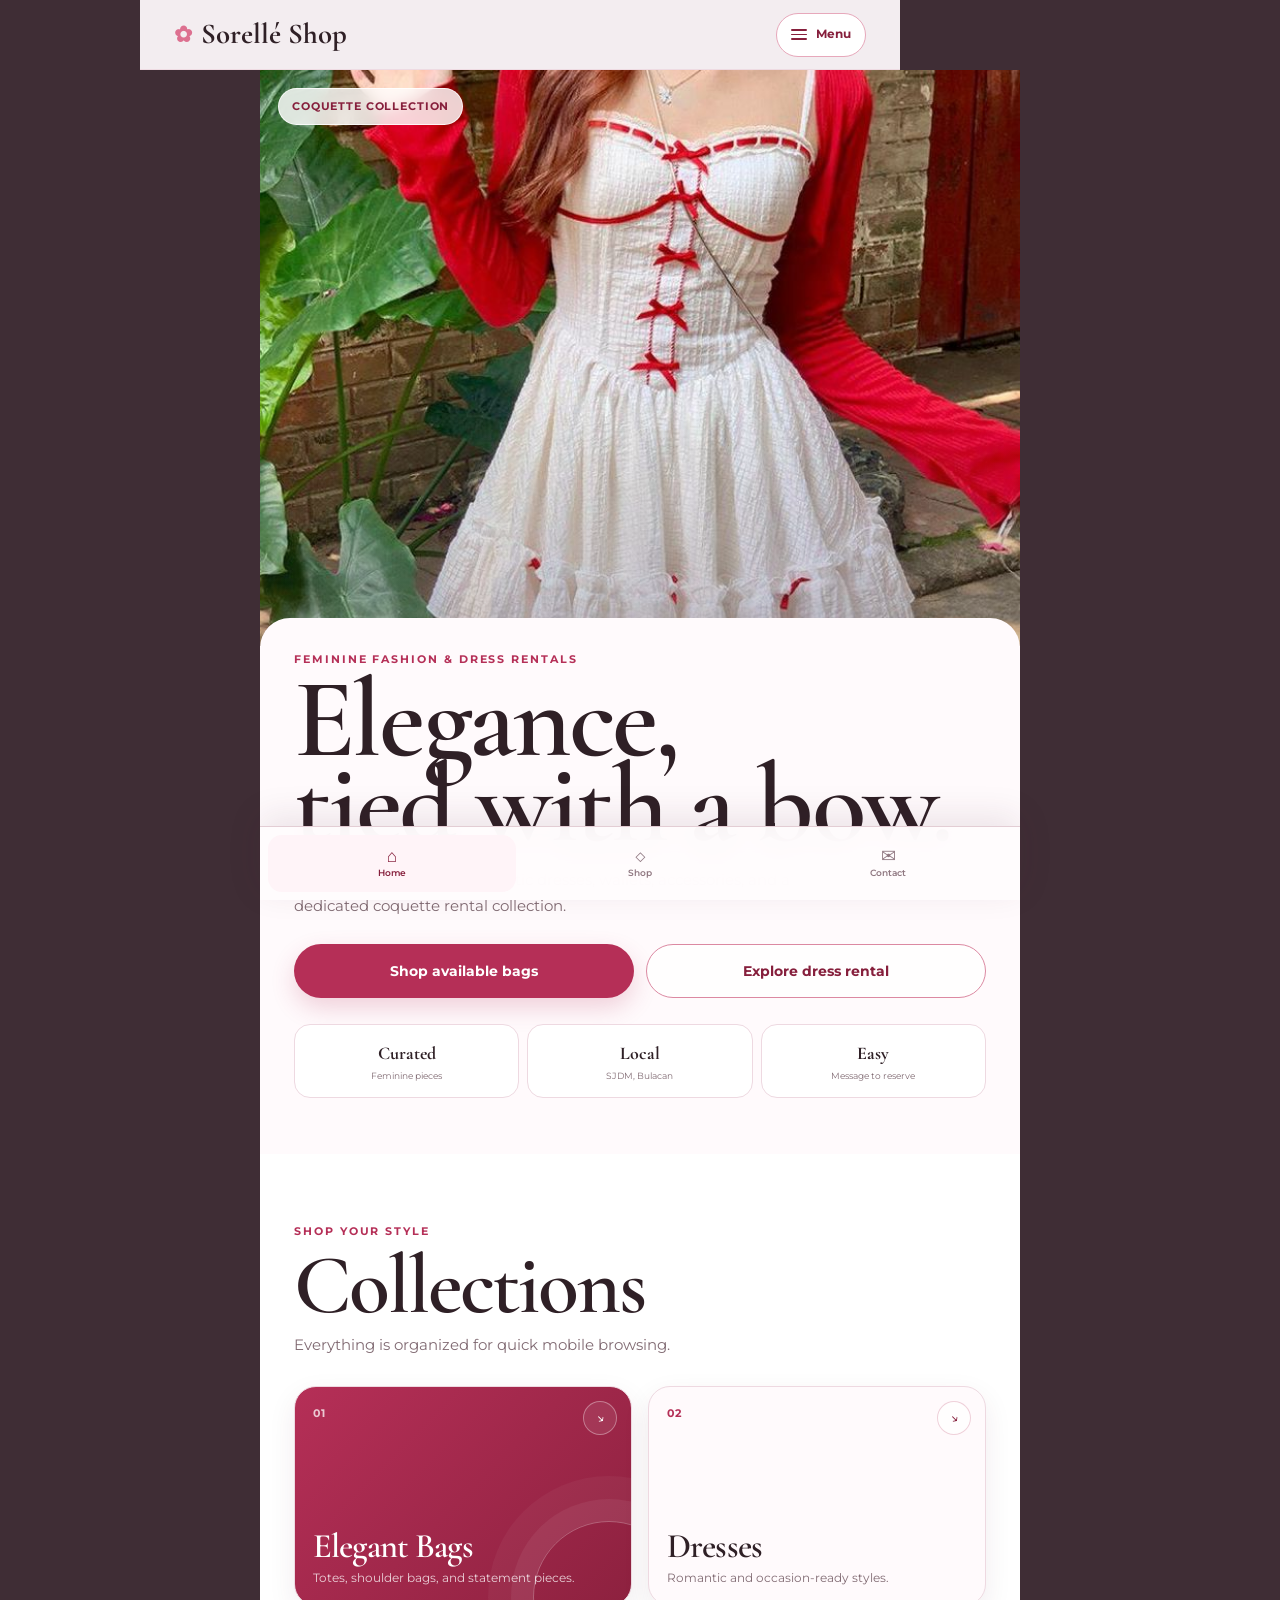
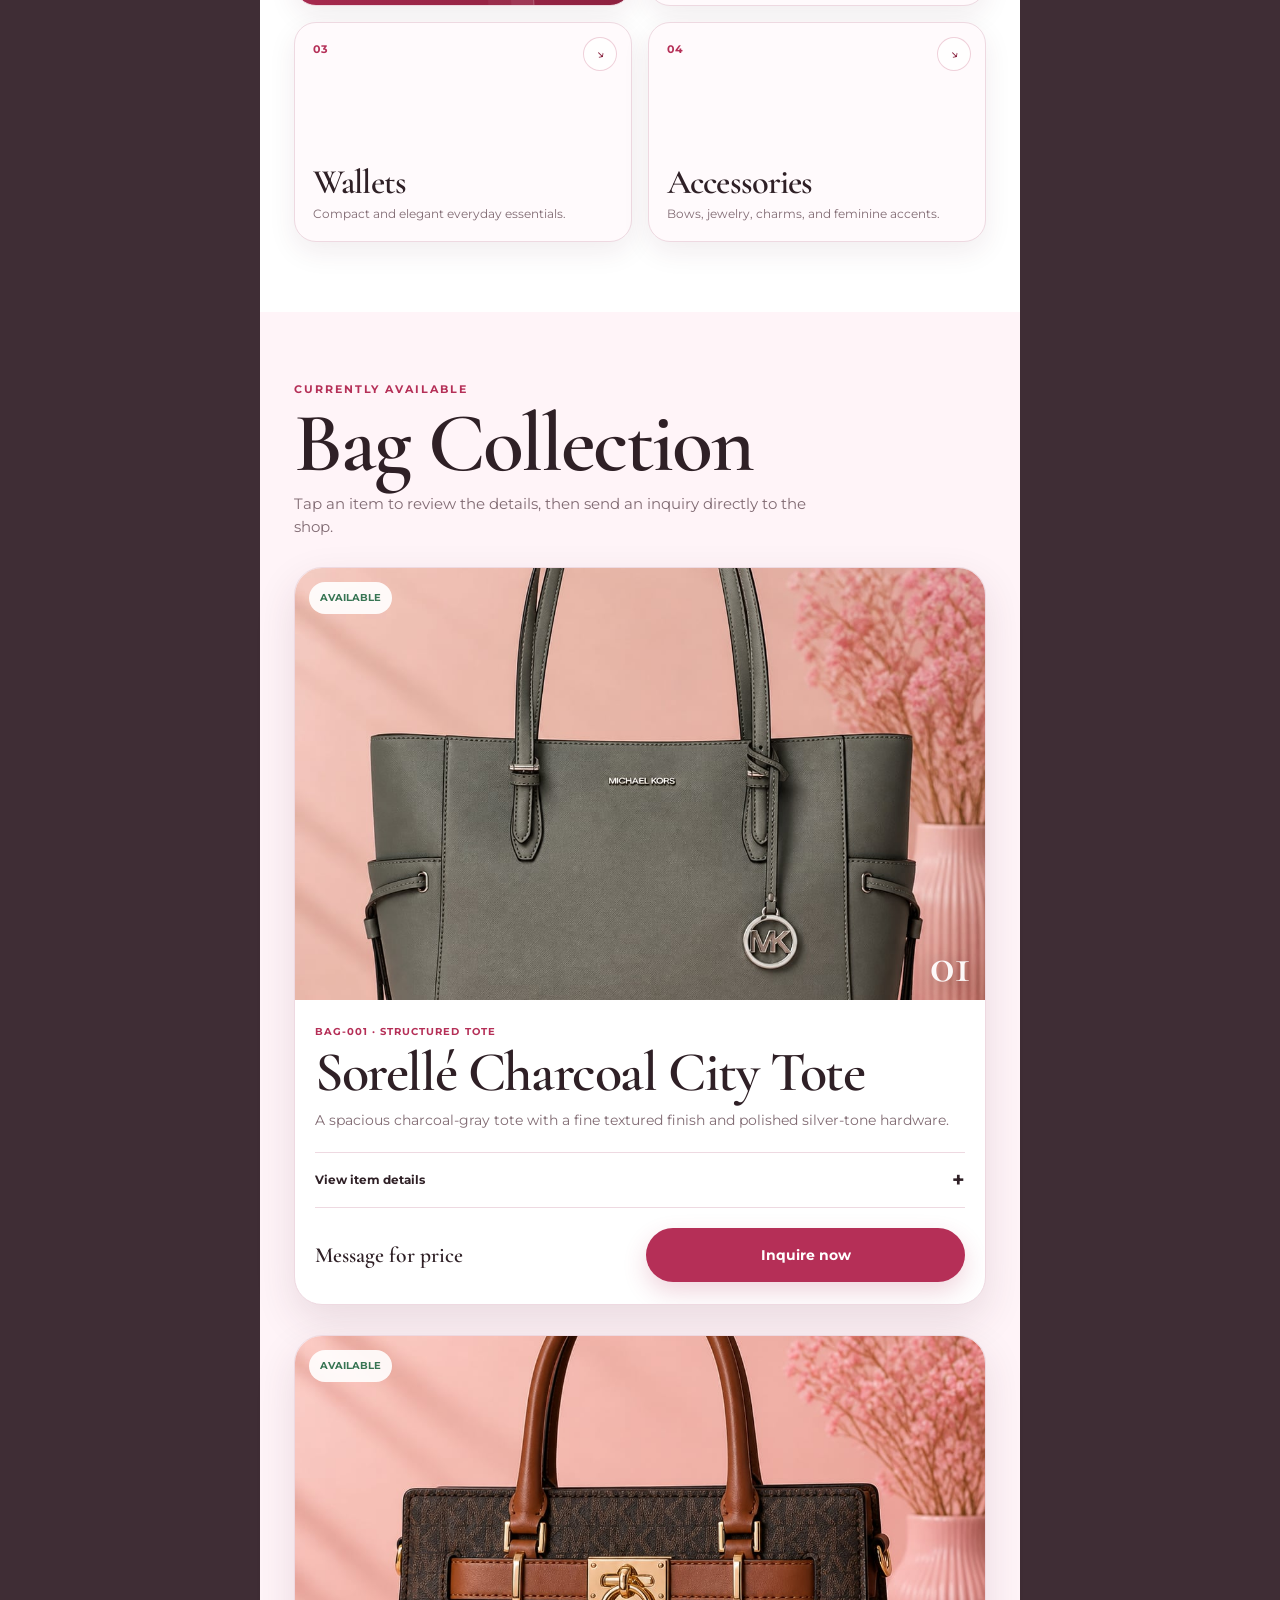
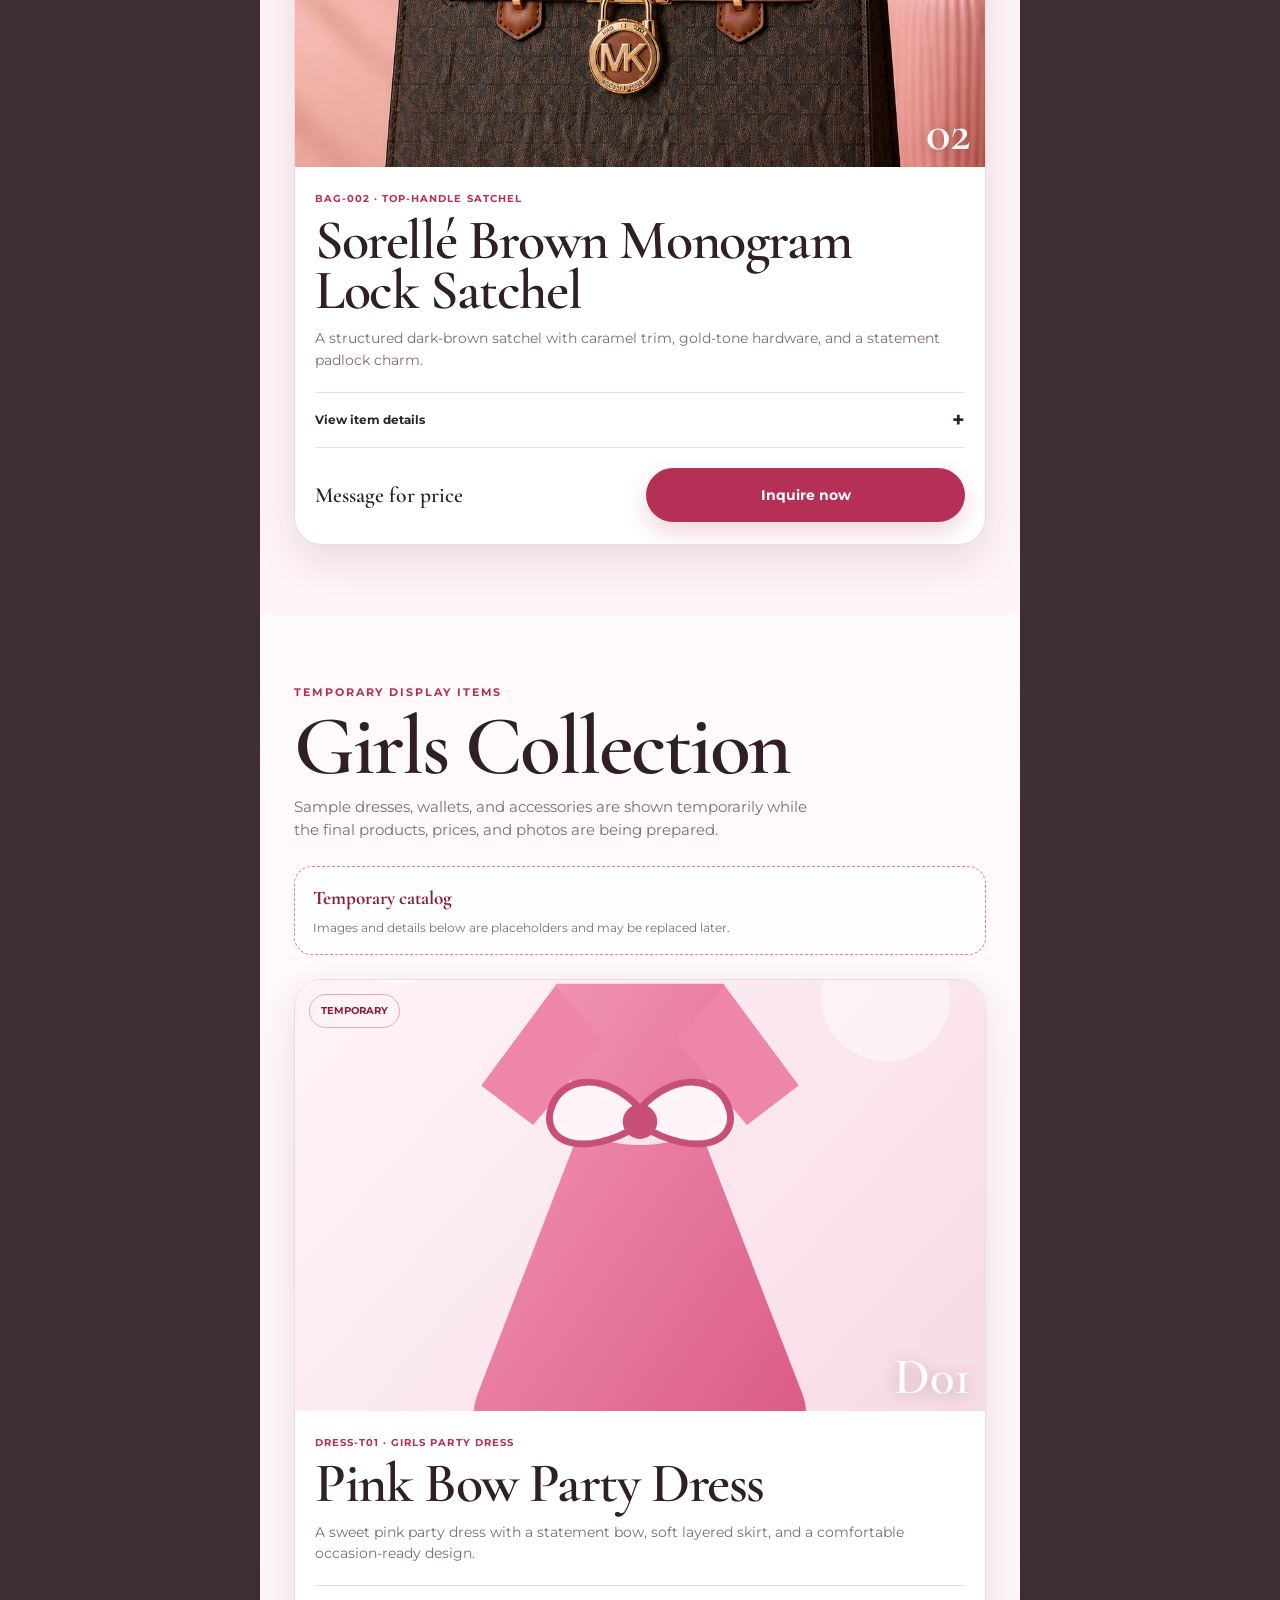
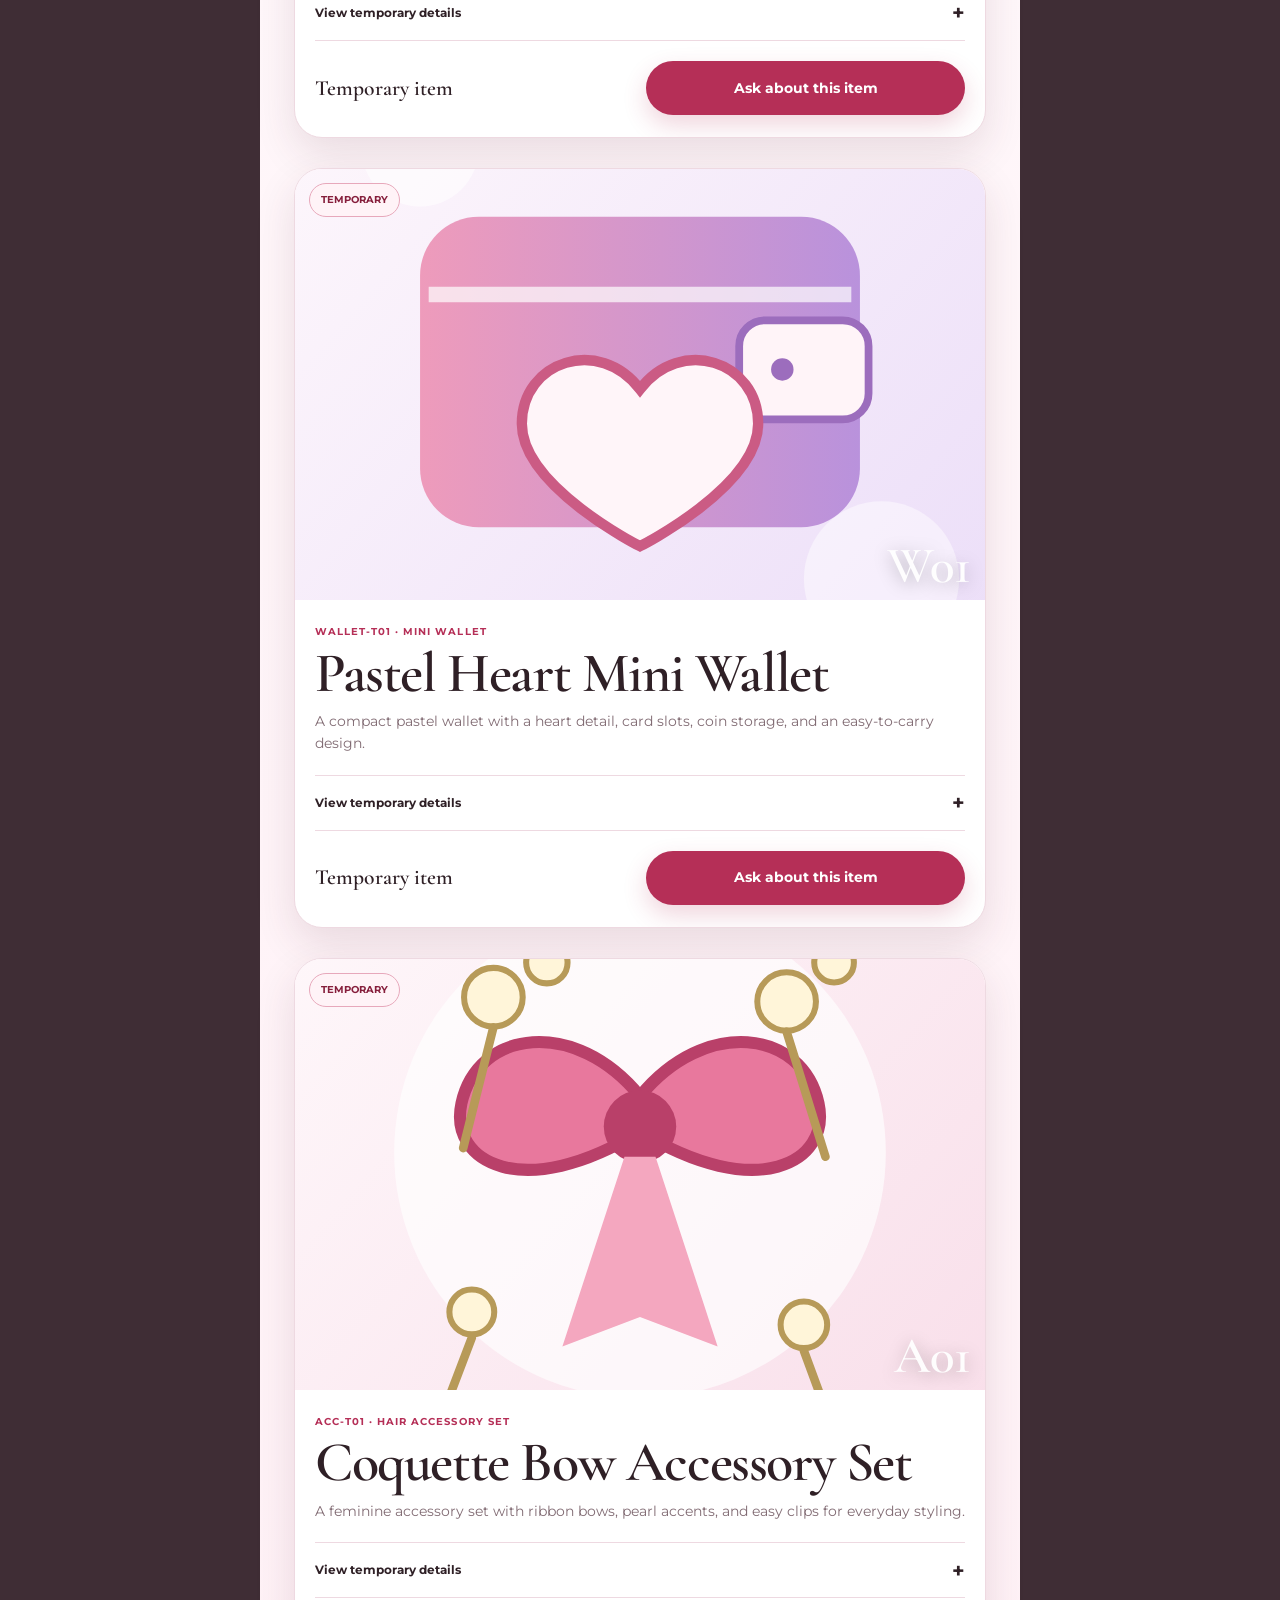
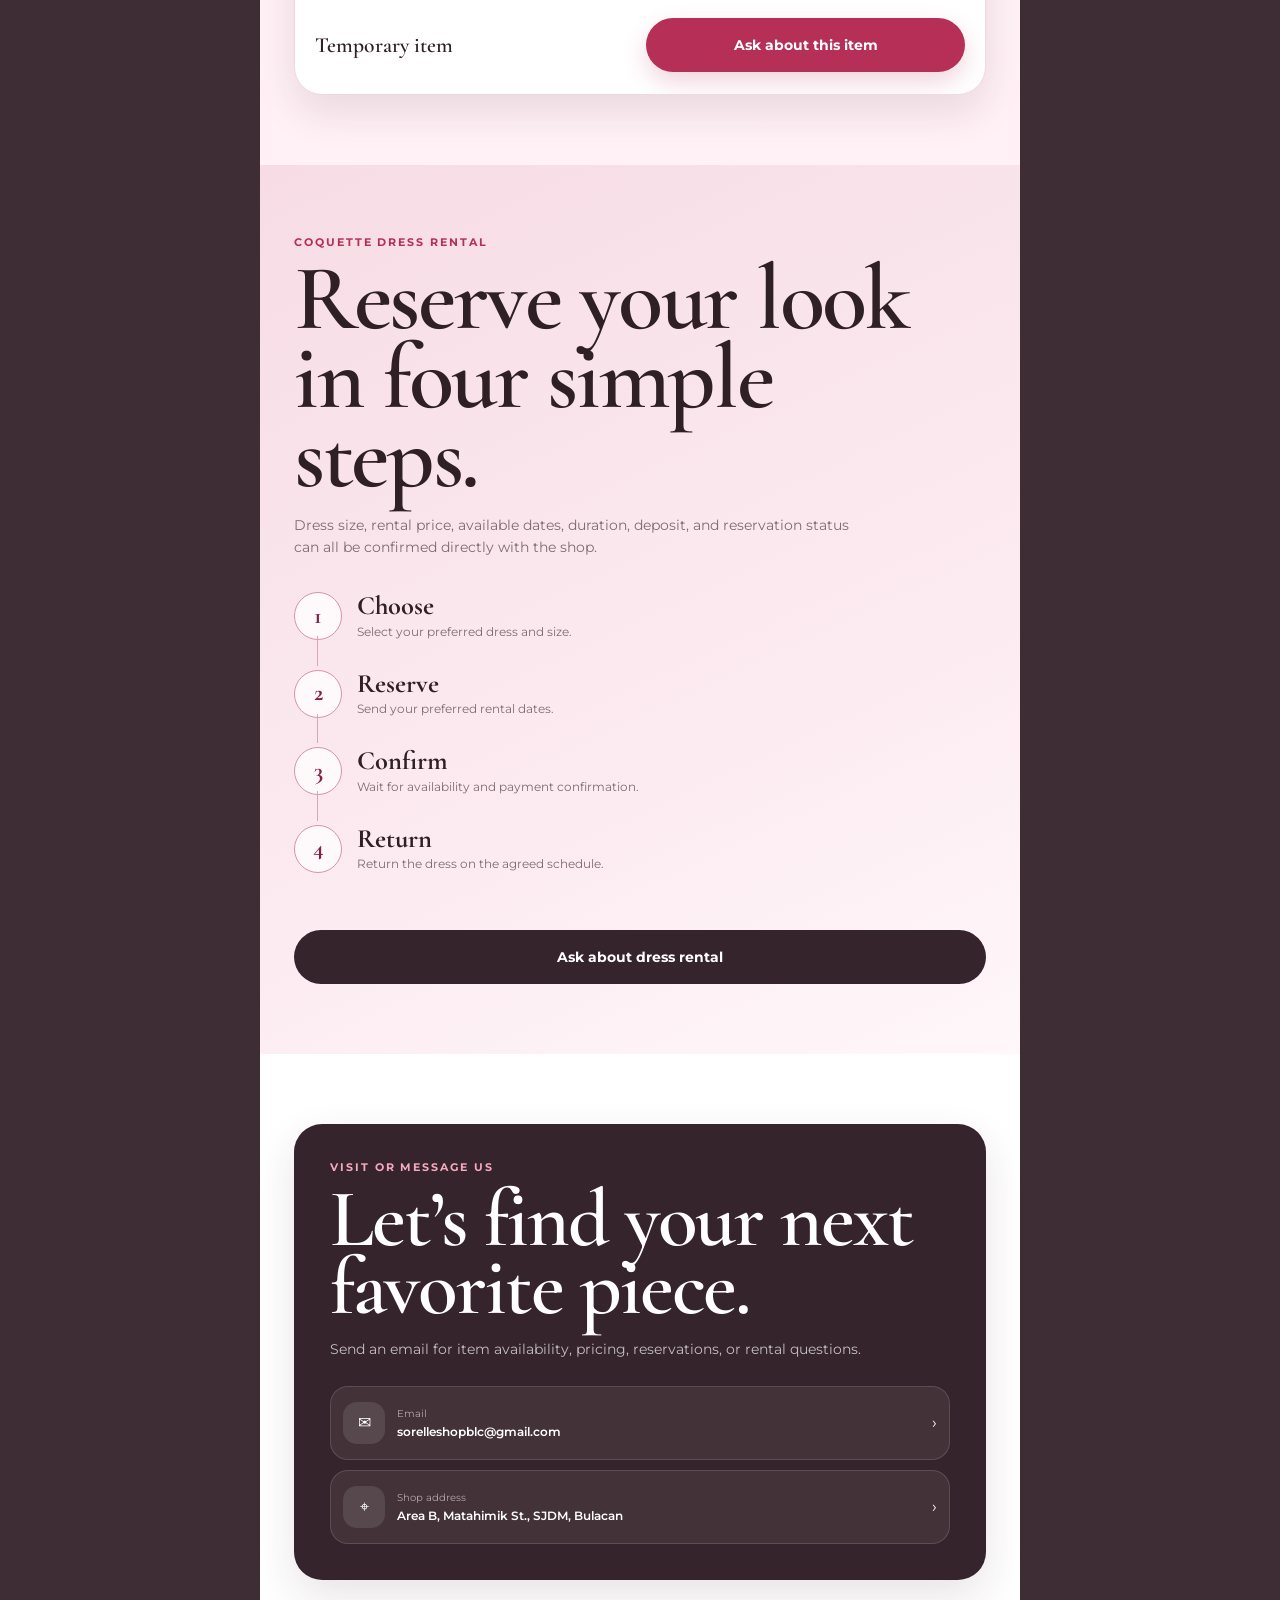
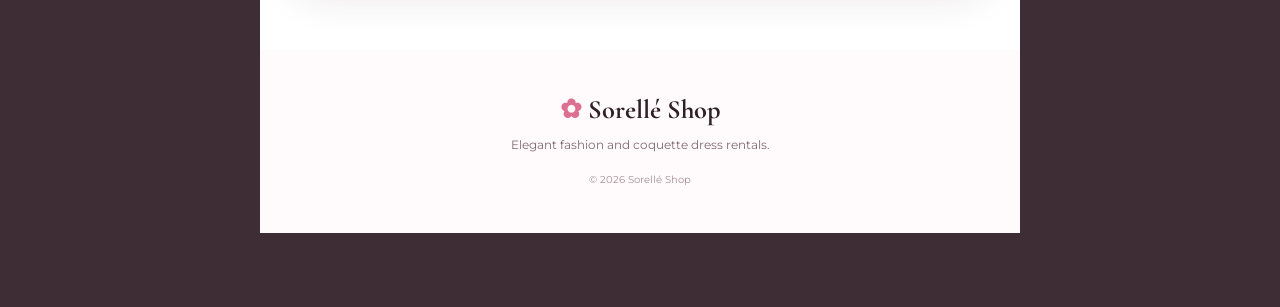
==== index.html @ 3f85d52e "Add files via upload" ====
<!doctype html>
<html lang="en">
<head>
  <meta charset="utf-8">
  <meta name="viewport" content="width=device-width, initial-scale=1, viewport-fit=cover">
  <meta name="theme-color" content="#fff8fb">
  <meta name="description" content="Sorellé Shop — elegant bags, dresses, wallets, accessories, and coquette dress rentals.">
  <title>Sorellé Shop</title>
  <link rel="preconnect" href="https://fonts.googleapis.com">
  <link rel="preconnect" href="https://fonts.gstatic.com" crossorigin>
  <link href="https://fonts.googleapis.com/css2?family=Cormorant+Garamond:wght@500;600;700&family=Montserrat:wght@400;500;600;700&display=swap" rel="stylesheet">
  <link rel="stylesheet" href="assets/css/styles.css">
</head>
<body>
  <a class="skip-link" href="#main-content">Skip to content</a>

  <header class="mobile-header">
    <a class="brand" href="#home" aria-label="Sorellé Shop home">
      <span class="brand-mark" aria-hidden="true">✿</span>
      <span>Sorellé Shop</span>
    </a>

    <button class="menu-toggle" type="button" aria-expanded="false" aria-controls="mobile-menu">
      <span class="menu-lines" aria-hidden="true"><i></i><i></i><i></i></span>
      <span class="menu-text">Menu</span>
    </button>
  </header>

  <div class="menu-backdrop" hidden></div>
  <nav id="mobile-menu" class="mobile-menu" aria-label="Primary navigation" aria-hidden="true">
    <div class="menu-panel-head">
      <span>Browse Sorellé</span>
      <button class="menu-close" type="button" aria-label="Close navigation">×</button>
    </div>
    <a href="#home"><span>01</span>Home</a>
    <a href="#collections"><span>02</span>Collections</a>
    <a href="#bags"><span>03</span>Bags</a>
    <a href="#girls-items"><span>04</span>Girls Items</a>
    <a href="#rental"><span>05</span>Dress Rental</a>
    <a href="#contact"><span>06</span>Contact</a>
    <div class="menu-contact">
      <small>Questions or reservations?</small>
      <a href="mailto:sorelleshopblc@gmail.com">sorelleshopblc@gmail.com</a>
    </div>
  </nav>

  <main id="main-content">
    <section id="home" class="hero-section">
      <div class="hero-photo-wrap">
        <img class="hero-photo" src="assets/images/coquette-dress-reference.png" alt="White coquette dress with red ribbon details">
        <div class="hero-photo-shade"></div>
        <div class="hero-badge">Coquette collection</div>
      </div>

      <div class="hero-content">
        <p class="eyebrow">Feminine fashion & dress rentals</p>
        <h1>Elegance,<br>tied with a bow.</h1>
        <p class="hero-description">Discover elegant bags, romantic dresses, wallets, accessories, and a dedicated coquette rental collection.</p>

        <div class="hero-actions">
          <a class="button button-primary" href="#bags">Shop available bags</a>
          <a class="button button-light" href="#rental">Explore dress rental</a>
        </div>

        <div class="hero-highlights" aria-label="Shop highlights">
          <div><strong>Curated</strong><span>Feminine pieces</span></div>
          <div><strong>Local</strong><span>SJDM, Bulacan</span></div>
          <div><strong>Easy</strong><span>Message to reserve</span></div>
        </div>
      </div>
    </section>

    <section id="collections" class="section collections-section">
      <div class="section-heading">
        <p class="eyebrow">Shop your style</p>
        <h2>Collections</h2>
        <p>Everything is organized for quick mobile browsing.</p>
      </div>

      <div class="collection-grid">
        <a class="collection-card collection-card-featured" href="#bags" aria-label="Go to Elegant Bags collection">
          <span class="collection-number">01</span>
          <div><h3>Elegant Bags</h3><p>Totes, shoulder bags, and statement pieces.</p></div>
          <span class="arrow" aria-hidden="true">↘</span>
        </a>
        <a class="collection-card" href="#dresses" aria-label="Go to Dresses collection">
          <span class="collection-number">02</span>
          <div><h3>Dresses</h3><p>Romantic and occasion-ready styles.</p></div>
          <span class="arrow" aria-hidden="true">↘</span>
        </a>
        <a class="collection-card" href="#wallets" aria-label="Go to Wallets collection">
          <span class="collection-number">03</span>
          <div><h3>Wallets</h3><p>Compact and elegant everyday essentials.</p></div>
          <span class="arrow" aria-hidden="true">↘</span>
        </a>
        <a class="collection-card" href="#accessories" aria-label="Go to Accessories collection">
          <span class="collection-number">04</span>
          <div><h3>Accessories</h3><p>Bows, jewelry, charms, and feminine accents.</p></div>
          <span class="arrow" aria-hidden="true">↘</span>
        </a>
      </div>
    </section>

    <section id="bags" class="section bags-section">
      <div class="section-heading">
        <p class="eyebrow">Currently available</p>
        <h2>Bag Collection</h2>
        <p>Tap an item to review the details, then send an inquiry directly to the shop.</p>
      </div>

      <div class="product-list">
        <article class="product-card">
          <div class="product-media">
            <img src="assets/images/bags/sorelle-charcoal-city-tote.jpg" alt="Charcoal gray structured city tote bag with silver-tone hardware" loading="lazy">
            <span class="status-pill">Available</span>
            <span class="product-index">01</span>
          </div>
          <div class="product-body">
            <p class="product-code">BAG-001 · Structured Tote</p>
            <h3>Sorellé Charcoal City Tote</h3>
            <p class="product-summary">A spacious charcoal-gray tote with a fine textured finish and polished silver-tone hardware.</p>

            <details class="product-details">
              <summary>View item details <span aria-hidden="true">+</span></summary>
              <dl>
                <div><dt>Color</dt><dd>Charcoal gray</dd></div>
                <div><dt>Style</dt><dd>Large tote / shoulder bag</dd></div>
                <div><dt>Finish</dt><dd>Textured leather-look exterior</dd></div>
                <div><dt>Best for</dt><dd>Work, travel, and everyday use</dd></div>
              </dl>
            </details>

            <div class="product-actions">
              <span class="price-label">Message for price</span>
              <a class="button button-primary" href="mailto:sorelleshopblc@gmail.com?subject=Inquiry%20-%20Sorelle%20Charcoal%20City%20Tote">Inquire now</a>
            </div>
          </div>
        </article>

        <article class="product-card">
          <div class="product-media">
            <img src="assets/images/bags/sorelle-brown-monogram-lock-satchel.jpg" alt="Brown monogram structured lock satchel with tan trim and gold-tone hardware" loading="lazy">
            <span class="status-pill">Available</span>
            <span class="product-index">02</span>
          </div>
          <div class="product-body">
            <p class="product-code">BAG-002 · Top-Handle Satchel</p>
            <h3>Sorellé Brown Monogram Lock Satchel</h3>
            <p class="product-summary">A structured dark-brown satchel with caramel trim, gold-tone hardware, and a statement padlock charm.</p>

            <details class="product-details">
              <summary>View item details <span aria-hidden="true">+</span></summary>
              <dl>
                <div><dt>Color</dt><dd>Dark brown and caramel</dd></div>
                <div><dt>Style</dt><dd>Structured top-handle satchel</dd></div>
                <div><dt>Pattern</dt><dd>Monogram-style exterior</dd></div>
                <div><dt>Best for</dt><dd>Office, events, and elevated daily wear</dd></div>
              </dl>
            </details>

            <div class="product-actions">
              <span class="price-label">Message for price</span>
              <a class="button button-primary" href="mailto:sorelleshopblc@gmail.com?subject=Inquiry%20-%20Sorelle%20Brown%20Monogram%20Lock%20Satchel">Inquire now</a>
            </div>
          </div>
        </article>
      </div>
    </section>

    <section id="girls-items" class="section girls-items-section">
      <div class="section-heading">
        <p class="eyebrow">Temporary display items</p>
        <h2>Girls Collection</h2>
        <p>Sample dresses, wallets, and accessories are shown temporarily while the final products, prices, and photos are being prepared.</p>
      </div>

      <div class="temporary-notice">
        <strong>Temporary catalog</strong>
        <span>Images and details below are placeholders and may be replaced later.</span>
      </div>

      <div class="product-list">
        <article id="dresses" class="product-card collection-target">
          <div class="product-media temporary-media">
            <img src="assets/images/temporary/girls-pink-bow-dress.svg" alt="Temporary pink bow party dress for girls" loading="lazy">
            <span class="status-pill status-temporary">Temporary</span>
            <span class="product-index">D01</span>
          </div>
          <div class="product-body">
            <p class="product-code">DRESS-T01 · Girls Party Dress</p>
            <h3>Pink Bow Party Dress</h3>
            <p class="product-summary">A sweet pink party dress with a statement bow, soft layered skirt, and a comfortable occasion-ready design.</p>
            <details class="product-details">
              <summary>View temporary details <span aria-hidden="true">+</span></summary>
              <dl>
                <div><dt>Color</dt><dd>Blush pink</dd></div>
                <div><dt>Style</dt><dd>Party / birthday dress</dd></div>
                <div><dt>Material</dt><dd>Soft layered fabric</dd></div>
                <div><dt>Best for</dt><dd>Birthdays, parties, and photos</dd></div>
              </dl>
            </details>
            <div class="product-actions">
              <span class="price-label">Temporary item</span>
              <a class="button button-primary" href="mailto:sorelleshopblc@gmail.com?subject=Inquiry%20-%20Temporary%20Pink%20Bow%20Party%20Dress">Ask about this item</a>
            </div>
          </div>
        </article>

        <article id="wallets" class="product-card collection-target">
          <div class="product-media temporary-media">
            <img src="assets/images/temporary/girls-heart-wallet.svg" alt="Temporary pastel heart wallet for girls" loading="lazy">
            <span class="status-pill status-temporary">Temporary</span>
            <span class="product-index">W01</span>
          </div>
          <div class="product-body">
            <p class="product-code">WALLET-T01 · Mini Wallet</p>
            <h3>Pastel Heart Mini Wallet</h3>
            <p class="product-summary">A compact pastel wallet with a heart detail, card slots, coin storage, and an easy-to-carry design.</p>
            <details class="product-details">
              <summary>View temporary details <span aria-hidden="true">+</span></summary>
              <dl>
                <div><dt>Color</dt><dd>Pink and lavender</dd></div>
                <div><dt>Style</dt><dd>Compact zip wallet</dd></div>
                <div><dt>Features</dt><dd>Card slots and coin pocket</dd></div>
                <div><dt>Best for</dt><dd>School, outings, and gifts</dd></div>
              </dl>
            </details>
            <div class="product-actions">
              <span class="price-label">Temporary item</span>
              <a class="button button-primary" href="mailto:sorelleshopblc@gmail.com?subject=Inquiry%20-%20Temporary%20Pastel%20Heart%20Mini%20Wallet">Ask about this item</a>
            </div>
          </div>
        </article>

        <article id="accessories" class="product-card collection-target">
          <div class="product-media temporary-media">
            <img src="assets/images/temporary/girls-bow-accessory-set.svg" alt="Temporary bow hair accessory set for girls" loading="lazy">
            <span class="status-pill status-temporary">Temporary</span>
            <span class="product-index">A01</span>
          </div>
          <div class="product-body">
            <p class="product-code">ACC-T01 · Hair Accessory Set</p>
            <h3>Coquette Bow Accessory Set</h3>
            <p class="product-summary">A feminine accessory set with ribbon bows, pearl accents, and easy clips for everyday styling.</p>
            <details class="product-details">
              <summary>View temporary details <span aria-hidden="true">+</span></summary>
              <dl>
                <div><dt>Color</dt><dd>Pink, cream, and pearl</dd></div>
                <div><dt>Includes</dt><dd>Bow clips and pearl hair pins</dd></div>
                <div><dt>Style</dt><dd>Coquette / feminine</dd></div>
                <div><dt>Best for</dt><dd>Parties, school, and photos</dd></div>
              </dl>
            </details>
            <div class="product-actions">
              <span class="price-label">Temporary item</span>
              <a class="button button-primary" href="mailto:sorelleshopblc@gmail.com?subject=Inquiry%20-%20Temporary%20Coquette%20Bow%20Accessory%20Set">Ask about this item</a>
            </div>
          </div>
        </article>
      </div>
    </section>

    <section id="rental" class="section rental-section">
      <div class="rental-hero">
        <p class="eyebrow">Coquette dress rental</p>
        <h2>Reserve your look in four simple steps.</h2>
        <p>Dress size, rental price, available dates, duration, deposit, and reservation status can all be confirmed directly with the shop.</p>
      </div>

      <ol class="rental-timeline">
        <li><span>1</span><div><strong>Choose</strong><p>Select your preferred dress and size.</p></div></li>
        <li><span>2</span><div><strong>Reserve</strong><p>Send your preferred rental dates.</p></div></li>
        <li><span>3</span><div><strong>Confirm</strong><p>Wait for availability and payment confirmation.</p></div></li>
        <li><span>4</span><div><strong>Return</strong><p>Return the dress on the agreed schedule.</p></div></li>
      </ol>

      <a class="button button-dark" href="mailto:sorelleshopblc@gmail.com?subject=Coquette%20Dress%20Rental%20Inquiry">Ask about dress rental</a>
    </section>

    <section id="contact" class="section contact-section">
      <div class="contact-card">
        <p class="eyebrow">Visit or message us</p>
        <h2>Let’s find your next favorite piece.</h2>
        <p>Send an email for item availability, pricing, reservations, or rental questions.</p>

        <div class="contact-actions">
          <a class="contact-row" href="mailto:sorelleshopblc@gmail.com">
            <span class="contact-icon" aria-hidden="true">✉</span>
            <span><small>Email</small><strong>sorelleshopblc@gmail.com</strong></span>
            <span aria-hidden="true">›</span>
          </a>

          <a class="contact-row" href="https://www.google.com/maps/search/?api=1&amp;query=V345%2B2PP%2C%20Matahimik%20St%2C%20SJDM%2C%20Bulacan" target="_blank" rel="noopener noreferrer">
            <span class="contact-icon" aria-hidden="true">⌖</span>
            <span><small>Shop address</small><strong>Area B, Matahimik St., SJDM, Bulacan</strong></span>
            <span aria-hidden="true">›</span>
          </a>
        </div>
      </div>
    </section>
  </main>

  <footer class="site-footer">
    <div class="footer-brand"><span aria-hidden="true">✿</span> Sorellé Shop</div>
    <p>Elegant fashion and coquette dress rentals.</p>
    <small>© <span id="current-year"></span> Sorellé Shop</small>
  </footer>

  <nav class="bottom-nav" aria-label="Quick navigation">
    <a class="active" href="#home" data-section="home"><span aria-hidden="true">⌂</span><small>Home</small></a>
    <a href="#collections" data-section="shop"><span aria-hidden="true">◇</span><small>Shop</small></a>
    <a href="#contact" data-section="contact"><span aria-hidden="true">✉</span><small>Contact</small></a>
  </nav>

  <script src="assets/js/main.js"></script>
</body>
</html>
---- assets/css/styles.css ----
:root {
  --ink: #2f2026;
  --muted: #816b73;
  --rose: #b52f57;
  --rose-dark: #861f3c;
  --rose-soft: #f9dce6;
  --pink: #fff4f8;
  --cream: #fffafc;
  --white: #ffffff;
  --line: #eed9e1;
  --dark: #35242b;
  --shadow: 0 16px 42px rgba(75, 31, 47, 0.12);
  --shadow-soft: 0 10px 28px rgba(75, 31, 47, 0.08);
  --serif: "Cormorant Garamond", Georgia, serif;
  --sans: "Montserrat", Arial, sans-serif;
  --header-height: 70px;
  --bottom-nav-height: 74px;
}

* {
  box-sizing: border-box;
}

html {
  scroll-behavior: smooth;
  scroll-padding-top: calc(var(--header-height) + 14px);
}

body {
  width: 100%;
  min-width: 0;
  margin: 0;
  padding-bottom: calc(var(--bottom-nav-height) + env(safe-area-inset-bottom));
  overflow-x: hidden;
  background: var(--cream);
  color: var(--ink);
  font-family: var(--sans);
  line-height: 1.6;
  -webkit-font-smoothing: antialiased;
}

body.menu-open {
  overflow: hidden;
}

img {
  display: block;
  width: 100%;
  max-width: 100%;
}

a {
  color: inherit;
}

button,
a,
summary {
  -webkit-tap-highlight-color: transparent;
}

button {
  font: inherit;
}

h1,
h2,
h3,
p {
  margin-top: 0;
}

h1,
h2,
h3 {
  font-family: var(--serif);
  font-weight: 600;
  letter-spacing: -0.025em;
}

.skip-link {
  position: fixed;
  top: 8px;
  left: 8px;
  z-index: 9999;
  padding: 10px 14px;
  border-radius: 10px;
  background: var(--dark);
  color: var(--white);
  text-decoration: none;
  transform: translateY(-150%);
}

.skip-link:focus {
  transform: translateY(0);
}

/* Mobile header */
.mobile-header {
  position: sticky;
  top: 0;
  z-index: 1000;
  width: 100%;
  min-height: var(--header-height);
  display: flex;
  align-items: center;
  justify-content: space-between;
  gap: 16px;
  padding: 12px max(18px, env(safe-area-inset-left));
  background: rgba(255, 250, 252, 0.94);
  border-bottom: 1px solid rgba(238, 217, 225, 0.85);
  backdrop-filter: blur(18px);
}

.brand {
  min-width: 0;
  display: inline-flex;
  align-items: center;
  gap: 9px;
  color: var(--ink);
  font-family: var(--serif);
  font-size: clamp(1.42rem, 6vw, 1.8rem);
  font-weight: 700;
  line-height: 1;
  text-decoration: none;
  white-space: nowrap;
}

.brand-mark {
  color: #dd7090;
  font-family: var(--sans);
  font-size: 1.35rem;
}

.menu-toggle {
  min-width: 86px;
  min-height: 44px;
  display: inline-flex;
  align-items: center;
  justify-content: center;
  gap: 9px;
  padding: 0 14px;
  border: 1px solid #e7a8bb;
  border-radius: 999px;
  background: var(--white);
  color: var(--rose-dark);
  font-size: 0.74rem;
  font-weight: 700;
  cursor: pointer;
}

.menu-lines {
  width: 16px;
  display: grid;
  gap: 3px;
}

.menu-lines i {
  display: block;
  width: 100%;
  height: 1.5px;
  border-radius: 999px;
  background: currentColor;
}

/* Full-screen mobile menu */
.menu-backdrop {
  position: fixed;
  inset: 0;
  z-index: 1090;
  background: rgba(38, 19, 27, 0.48);
  backdrop-filter: blur(4px);
}

.mobile-menu {
  position: fixed;
  top: 0;
  right: 0;
  bottom: 0;
  z-index: 1100;
  width: min(88vw, 390px);
  display: flex;
  flex-direction: column;
  padding: max(22px, env(safe-area-inset-top)) 22px calc(24px + env(safe-area-inset-bottom));
  background: var(--cream);
  box-shadow: -22px 0 60px rgba(40, 17, 26, 0.22);
  transform: translateX(105%);
  visibility: hidden;
  transition: transform 0.28s ease, visibility 0.28s ease;
}

.mobile-menu.is-open {
  transform: translateX(0);
  visibility: visible;
}

.menu-panel-head {
  display: flex;
  align-items: center;
  justify-content: space-between;
  margin-bottom: 28px;
  font-family: var(--serif);
  font-size: 1.45rem;
  font-weight: 700;
}

.menu-close {
  width: 44px;
  height: 44px;
  border: 1px solid var(--line);
  border-radius: 50%;
  background: var(--white);
  color: var(--ink);
  font-size: 1.8rem;
  line-height: 1;
  cursor: pointer;
}

.mobile-menu > a {
  min-height: 60px;
  display: flex;
  align-items: center;
  gap: 16px;
  border-bottom: 1px solid var(--line);
  color: var(--ink);
  font-family: var(--serif);
  font-size: 1.55rem;
  font-weight: 600;
  text-decoration: none;
}

.mobile-menu > a span {
  width: 28px;
  color: var(--rose);
  font-family: var(--sans);
  font-size: 0.67rem;
  font-weight: 700;
  letter-spacing: 0.08em;
}

.menu-contact {
  margin-top: auto;
  padding: 18px;
  border-radius: 18px;
  background: var(--pink);
}

.menu-contact small {
  display: block;
  margin-bottom: 4px;
  color: var(--muted);
  font-size: 0.7rem;
}

.menu-contact a {
  color: var(--rose-dark);
  font-size: 0.76rem;
  font-weight: 700;
  text-decoration: none;
  overflow-wrap: anywhere;
}

/* Shared */
.section {
  width: 100%;
  padding: 70px 20px;
}

.eyebrow {
  margin-bottom: 10px;
  color: var(--rose);
  font-size: 0.67rem;
  font-weight: 700;
  letter-spacing: 0.18em;
  line-height: 1.4;
  text-transform: uppercase;
}

.section-heading {
  margin-bottom: 28px;
}

.section-heading h2 {
  margin-bottom: 12px;
  font-size: clamp(3rem, 14vw, 5.25rem);
  line-height: 0.88;
}

.section-heading > p:last-child {
  max-width: 540px;
  margin-bottom: 0;
  color: var(--muted);
  font-size: 0.91rem;
}

.button {
  width: 100%;
  min-height: 54px;
  display: inline-flex;
  align-items: center;
  justify-content: center;
  padding: 14px 18px;
  border: 1px solid transparent;
  border-radius: 999px;
  font-size: 0.88rem;
  font-weight: 700;
  line-height: 1.15;
  text-align: center;
  text-decoration: none;
}

.button:active {
  transform: scale(0.985);
}

.button-primary {
  background: var(--rose);
  color: var(--white);
  box-shadow: 0 10px 24px rgba(181, 47, 87, 0.2);
}

.button-light {
  border-color: #dc89a2;
  background: rgba(255, 255, 255, 0.85);
  color: var(--rose-dark);
}

.button-dark {
  background: var(--dark);
  color: var(--white);
}

/* Hero */
.hero-section {
  width: 100%;
  background:
    radial-gradient(circle at 14% 28%, rgba(247, 205, 219, 0.62), transparent 28%),
    linear-gradient(180deg, #fff8fb 0%, #fff 100%);
}

.hero-photo-wrap {
  position: relative;
  width: 100%;
  min-height: 54svh;
  max-height: 680px;
  overflow: hidden;
  background: #ead6dd;
}

.hero-photo {
  width: 100%;
  height: 54svh;
  min-height: 440px;
  max-height: 680px;
  object-fit: cover;
  object-position: center 16%;
}

.hero-photo-shade {
  position: absolute;
  inset: auto 0 0;
  height: 44%;
  background: linear-gradient(180deg, transparent, rgba(48, 27, 35, 0.24));
  pointer-events: none;
}

.hero-badge {
  position: absolute;
  top: 18px;
  left: 18px;
  padding: 9px 13px;
  border: 1px solid rgba(255, 255, 255, 0.78);
  border-radius: 999px;
  background: rgba(255, 255, 255, 0.82);
  color: var(--rose-dark);
  font-size: 0.67rem;
  font-weight: 700;
  letter-spacing: 0.08em;
  text-transform: uppercase;
  backdrop-filter: blur(8px);
}

.hero-content {
  position: relative;
  z-index: 2;
  margin-top: -28px;
  padding: 34px 20px 56px;
  border-radius: 30px 30px 0 0;
  background: var(--cream);
}

.hero-content h1 {
  margin-bottom: 20px;
  font-size: clamp(4.25rem, 20vw, 7rem);
  line-height: 0.76;
}

.hero-description {
  max-width: 560px;
  margin-bottom: 0;
  color: var(--muted);
  font-size: 0.94rem;
  line-height: 1.7;
}

.hero-actions {
  display: grid;
  gap: 12px;
  margin-top: 26px;
}

.hero-highlights {
  display: grid;
  grid-template-columns: repeat(3, minmax(0, 1fr));
  gap: 8px;
  margin-top: 26px;
}

.hero-highlights div {
  min-width: 0;
  padding: 14px 10px;
  border: 1px solid var(--line);
  border-radius: 16px;
  background: var(--white);
  text-align: center;
}

.hero-highlights strong,
.hero-highlights span {
  display: block;
}

.hero-highlights strong {
  margin-bottom: 2px;
  color: var(--ink);
  font-family: var(--serif);
  font-size: 1.12rem;
}

.hero-highlights span {
  color: var(--muted);
  font-size: 0.58rem;
  line-height: 1.35;
}

/* Collections */
.collections-section {
  background: var(--white);
}

.collection-grid {
  width: 100%;
  display: grid;
  grid-template-columns: repeat(2, minmax(0, 1fr));
  grid-auto-rows: 1fr;
  gap: 14px;
}

.collection-card {
  position: relative;
  width: 100%;
  min-width: 0;
  min-height: clamp(174px, 42vw, 220px);
  height: 100%;
  display: flex;
  flex-direction: column;
  justify-content: space-between;
  padding: 18px;
  overflow: hidden;
  border: 1px solid var(--line);
  border-radius: 22px;
  background: var(--cream);
  color: var(--ink);
  text-decoration: none;
  box-shadow: var(--shadow-soft);
  transition: transform 0.2s ease, box-shadow 0.2s ease, border-color 0.2s ease;
}

.collection-card:active {
  transform: scale(0.985);
}

.collection-card:focus-visible {
  outline: 3px solid rgba(181, 47, 87, 0.24);
  outline-offset: 3px;
}

.collection-card-featured {
  background: linear-gradient(135deg, #b52f57 0%, #8d213f 100%);
  color: var(--white);
}

.collection-card-featured::after {
  content: "";
  position: absolute;
  right: -54px;
  bottom: -68px;
  width: 150px;
  height: 150px;
  border: 1px solid rgba(255,255,255,.28);
  border-radius: 50%;
  box-shadow: 0 0 0 22px rgba(255,255,255,.06), 0 0 0 45px rgba(255,255,255,.04);
}

.collection-number {
  color: var(--rose);
  font-size: 0.69rem;
  font-weight: 700;
  letter-spacing: 0.12em;
}

.collection-card-featured .collection-number {
  color: rgba(255, 255, 255, 0.74);
}

.collection-card h3 {
  max-width: calc(100% - 30px);
  margin-bottom: 6px;
  font-size: clamp(1.45rem, 6.3vw, 2.15rem);
  line-height: 0.96;
}

.collection-card p {
  margin-bottom: 0;
  color: var(--muted);
  font-size: clamp(0.64rem, 2.6vw, 0.75rem);
  line-height: 1.45;
}

.collection-card-featured p {
  color: rgba(255, 255, 255, 0.78);
}

.arrow {
  position: absolute;
  right: 14px;
  top: 14px;
  z-index: 2;
  width: 34px;
  height: 34px;
  display: grid;
  place-items: center;
  border: 1px solid rgba(181, 47, 87, 0.22);
  border-radius: 50%;
  background: rgba(255, 255, 255, 0.7);
  color: var(--rose-dark);
  font-size: 0.95rem;
}

.collection-card-featured .arrow {
  border-color: rgba(255,255,255,.35);
  background: rgba(255,255,255,.08);
  color: var(--white);
}

.collection-target {
  scroll-margin-top: calc(var(--header-height) + 18px);
}

/* Products */
.bags-section {
  background: var(--pink);
}

.product-list {
  display: grid;
  gap: 30px;
}

.product-card {
  overflow: hidden;
  border: 1px solid var(--line);
  border-radius: 28px;
  background: var(--white);
  box-shadow: var(--shadow);
}

.product-media {
  position: relative;
  width: 100%;
  overflow: hidden;
  background: #eee1e6;
}

.product-media img {
  width: 100%;
  aspect-ratio: 4 / 3.25;
  object-fit: cover;
  object-position: center;
}

.status-pill {
  position: absolute;
  top: 14px;
  left: 14px;
  padding: 8px 11px;
  border-radius: 999px;
  background: rgba(255, 255, 255, 0.9);
  color: #387554;
  font-size: 0.63rem;
  font-weight: 700;
  text-transform: uppercase;
  backdrop-filter: blur(8px);
}

.product-index {
  position: absolute;
  right: 14px;
  bottom: 8px;
  color: rgba(255, 255, 255, 0.94);
  font-family: var(--serif);
  font-size: 3.2rem;
  font-weight: 600;
  line-height: 1;
  text-shadow: 0 3px 18px rgba(0, 0, 0, 0.28);
}

.product-body {
  padding: 24px 20px 22px;
}

.product-code {
  margin-bottom: 7px;
  color: var(--rose);
  font-size: 0.64rem;
  font-weight: 700;
  letter-spacing: 0.1em;
  text-transform: uppercase;
}

.product-body h3 {
  margin-bottom: 13px;
  font-size: clamp(2.25rem, 11vw, 3.5rem);
  line-height: 0.9;
}

.product-summary {
  margin-bottom: 20px;
  color: var(--muted);
  font-size: 0.85rem;
}

.product-details {
  margin: 0 0 20px;
  border-top: 1px solid var(--line);
  border-bottom: 1px solid var(--line);
}

.product-details summary {
  min-height: 54px;
  display: flex;
  align-items: center;
  justify-content: space-between;
  gap: 12px;
  color: var(--ink);
  font-size: 0.78rem;
  font-weight: 700;
  cursor: pointer;
  list-style: none;
}

.product-details summary::-webkit-details-marker {
  display: none;
}

.product-details summary span {
  font-size: 1.3rem;
  transition: transform 0.2s ease;
}

.product-details[open] summary span {
  transform: rotate(45deg);
}

.product-details dl {
  margin: 0;
  padding-bottom: 14px;
}

.product-details dl div {
  display: grid;
  grid-template-columns: 90px minmax(0, 1fr);
  gap: 14px;
  padding: 9px 0;
  border-top: 1px dashed #f0e2e7;
}

.product-details dt,
.product-details dd {
  margin: 0;
  font-size: 0.73rem;
}

.product-details dt {
  color: var(--rose);
  font-weight: 700;
  text-transform: uppercase;
}

.product-details dd {
  color: var(--muted);
}

.product-actions {
  display: grid;
  gap: 12px;
}

.price-label {
  color: var(--ink);
  font-family: var(--serif);
  font-size: 1.35rem;
  font-weight: 600;
  text-align: center;
}

/* Rental */
.rental-section {
  background: linear-gradient(155deg, #f7dce5 0%, #fcebf1 62%, #fff7fa 100%);
}

.rental-hero h2 {
  max-width: 620px;
  margin-bottom: 17px;
  font-size: clamp(3.1rem, 14vw, 5.8rem);
  line-height: 0.85;
}

.rental-hero > p:last-child {
  max-width: 570px;
  margin-bottom: 0;
  color: var(--muted);
  font-size: 0.87rem;
}

.rental-timeline {
  display: grid;
  gap: 0;
  margin: 34px 0 28px;
  padding: 0;
  list-style: none;
}

.rental-timeline li {
  position: relative;
  display: grid;
  grid-template-columns: 48px minmax(0, 1fr);
  gap: 15px;
  padding: 0 0 28px;
}

.rental-timeline li:not(:last-child)::before {
  content: "";
  position: absolute;
  top: 44px;
  bottom: 4px;
  left: 23px;
  width: 1px;
  background: #d9a7b8;
}

.rental-timeline li > span {
  width: 48px;
  height: 48px;
  display: grid;
  place-items: center;
  border: 1px solid #d694aa;
  border-radius: 50%;
  background: rgba(255, 255, 255, 0.78);
  color: var(--rose-dark);
  font-family: var(--serif);
  font-size: 1.45rem;
  font-weight: 700;
}

.rental-timeline strong {
  display: block;
  margin: 1px 0 2px;
  font-family: var(--serif);
  font-size: 1.65rem;
  line-height: 1;
}

.rental-timeline p {
  margin-bottom: 0;
  color: var(--muted);
  font-size: 0.78rem;
}

/* Contact */
.contact-section {
  background: var(--white);
}

.contact-card {
  padding: 28px 20px;
  border-radius: 28px;
  background: var(--dark);
  color: var(--white);
  box-shadow: var(--shadow);
}

.contact-card .eyebrow {
  color: #f5a9be;
}

.contact-card h2 {
  margin-bottom: 16px;
  font-size: clamp(3rem, 14vw, 5.1rem);
  line-height: 0.84;
}

.contact-card > p:not(.eyebrow) {
  margin-bottom: 26px;
  color: rgba(255,255,255,.7);
  font-size: 0.86rem;
}

.contact-actions {
  display: grid;
  gap: 10px;
}

.contact-row {
  min-width: 0;
  min-height: 74px;
  display: grid;
  grid-template-columns: 42px minmax(0, 1fr) auto;
  align-items: center;
  gap: 12px;
  padding: 12px;
  border: 1px solid rgba(255,255,255,.13);
  border-radius: 18px;
  background: rgba(255,255,255,.07);
  color: var(--white);
  text-decoration: none;
}

.contact-icon {
  width: 42px;
  height: 42px;
  display: grid;
  place-items: center;
  border-radius: 14px;
  background: rgba(255,255,255,.1);
  font-size: 1rem;
}

.contact-row small,
.contact-row strong {
  display: block;
}

.contact-row small {
  margin-bottom: 2px;
  color: rgba(255,255,255,.58);
  font-size: 0.62rem;
}

.contact-row strong {
  font-size: 0.72rem;
  font-weight: 600;
  line-height: 1.45;
  overflow-wrap: anywhere;
}

/* Footer */
.site-footer {
  width: 100%;
  padding: 38px 20px 42px;
  background: var(--cream);
  text-align: center;
}

.footer-brand {
  margin-bottom: 5px;
  font-family: var(--serif);
  font-size: 1.65rem;
  font-weight: 700;
}

.footer-brand span {
  color: #dd7090;
  font-family: var(--sans);
}

.site-footer p {
  margin-bottom: 10px;
  color: var(--muted);
  font-size: 0.74rem;
}

.site-footer small {
  color: #a39097;
  font-size: 0.65rem;
}

/* Bottom mobile navigation */
.bottom-nav {
  position: fixed;
  right: 0;
  bottom: 0;
  left: 0;
  z-index: 980;
  min-height: calc(var(--bottom-nav-height) + env(safe-area-inset-bottom));
  display: grid;
  grid-template-columns: repeat(3, minmax(0, 1fr));
  padding: 8px 8px calc(8px + env(safe-area-inset-bottom));
  border-top: 1px solid rgba(224, 201, 209, 0.9);
  background: rgba(255, 252, 253, 0.95);
  box-shadow: 0 -10px 34px rgba(70, 31, 45, 0.1);
  backdrop-filter: blur(18px);
}

.bottom-nav a {
  min-width: 0;
  min-height: 50px;
  display: flex;
  flex-direction: column;
  align-items: center;
  justify-content: center;
  gap: 2px;
  border-radius: 14px;
  color: #8f7780;
  text-decoration: none;
}

.bottom-nav a > span {
  font-size: 1.1rem;
  line-height: 1;
}

.bottom-nav small {
  font-size: 0.56rem;
  font-weight: 600;
}

.bottom-nav a.active {
  background: var(--pink);
  color: var(--rose-dark);
}

/* Small phones */
@media (max-width: 360px) {
  .mobile-header {
    padding-inline: 14px;
  }

  .brand {
    font-size: 1.32rem;
  }

  .menu-toggle {
    min-width: 76px;
    padding-inline: 12px;
  }

  .section,
  .hero-content,
  .site-footer {
    padding-left: 15px;
    padding-right: 15px;
  }

  .hero-content h1 {
    font-size: 3.85rem;
  }

  .hero-highlights span {
    font-size: 0.53rem;
  }

  .collection-card {
    padding: 15px;
  }

  .collection-card h3 {
    font-size: 1.42rem;
  }

  .bottom-nav small {
    font-size: 0.52rem;
  }
}

/* Larger phones and small tablets: still a single mobile-first column */
@media (min-width: 560px) {
  .mobile-header,
  .hero-content,
  .section,
  .site-footer {
    padding-left: 34px;
    padding-right: 34px;
  }

  .hero-photo-wrap,
  .hero-photo {
    min-height: 560px;
    height: 64svh;
  }

  .hero-actions,
  .product-actions {
    grid-template-columns: repeat(2, minmax(0, 1fr));
    align-items: center;
  }

  .price-label {
    text-align: left;
  }

  .collection-grid {
    gap: 16px;
  }

  .product-media img {
    aspect-ratio: 16 / 10;
  }

  .contact-card {
    padding: 36px;
  }
}

/* Cap the reading width only on actual desktop screens */
@media (min-width: 900px) {
  body {
    background: #3f2d35;
  }

  .mobile-header,
  main,
  .site-footer,
  .bottom-nav {
    width: min(100%, 760px);
    margin-left: auto;
    margin-right: auto;
  }

  .mobile-header {
    left: 50%;
    transform: translateX(-50%);
  }

  .bottom-nav {
    left: 50%;
    right: auto;
    transform: translateX(-50%);
  }
}

@media (prefers-reduced-motion: reduce) {
  html {
    scroll-behavior: auto;
  }

  *,
  *::before,
  *::after {
    scroll-behavior: auto !important;
    transition-duration: 0.01ms !important;
    animation-duration: 0.01ms !important;
  }
}


/* Temporary girls collection */
.girls-items-section {
  background: linear-gradient(180deg, #fffafc 0%, #fff1f6 100%);
}

.temporary-notice {
  display: grid;
  gap: 4px;
  margin: -4px 0 24px;
  padding: 16px 18px;
  border: 1px dashed #d9829e;
  border-radius: 18px;
  background: rgba(255,255,255,.72);
}

.temporary-notice strong {
  color: var(--rose-dark);
  font-family: var(--serif);
  font-size: 1.2rem;
}

.temporary-notice span {
  color: var(--muted);
  font-size: .78rem;
  line-height: 1.55;
}

.temporary-media img {
  background: #fff4f8;
  object-fit: cover;
}

.status-temporary {
  background: #fff3f7;
  color: var(--rose-dark);
  border: 1px solid #e7a8bb;
}


/* Three-tab mobile navigation alignment */
.bottom-nav {
  grid-template-columns: repeat(3, minmax(0, 1fr));
}

.bottom-nav a {
  width: 100%;
}
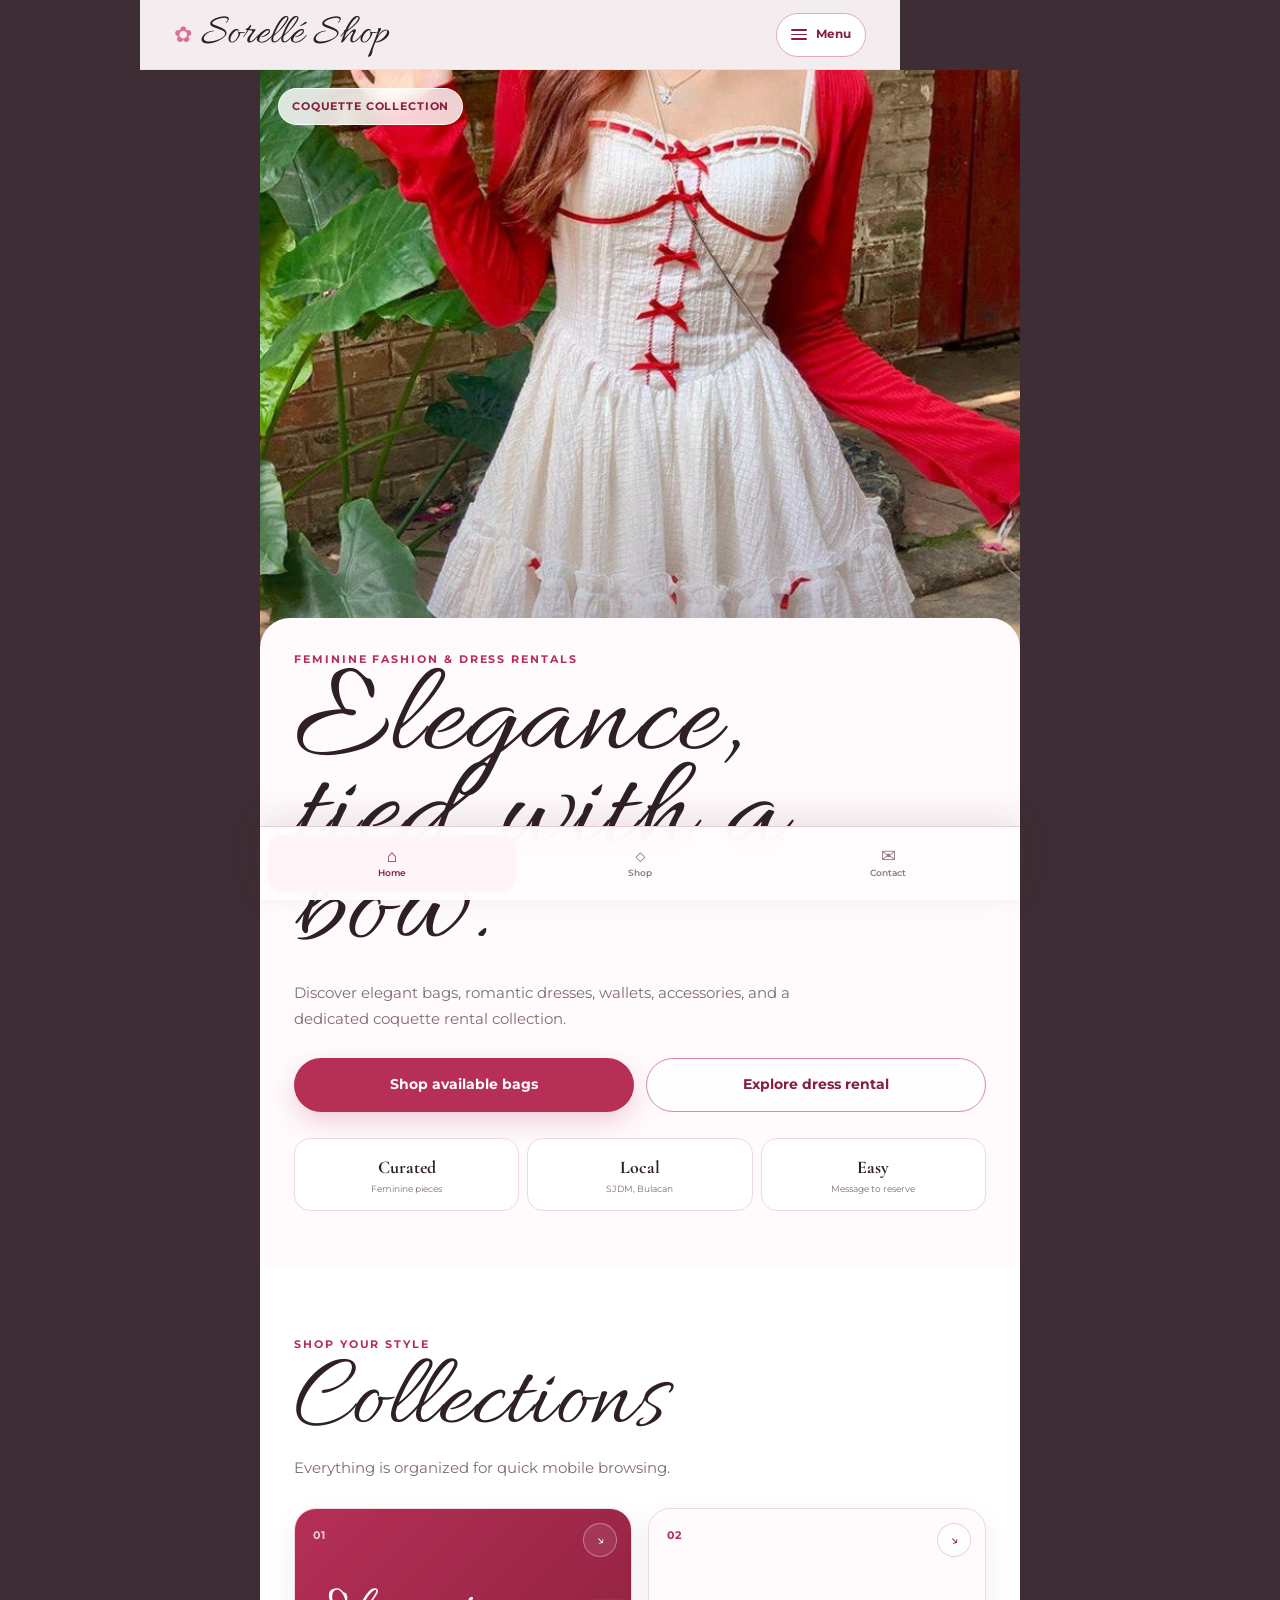
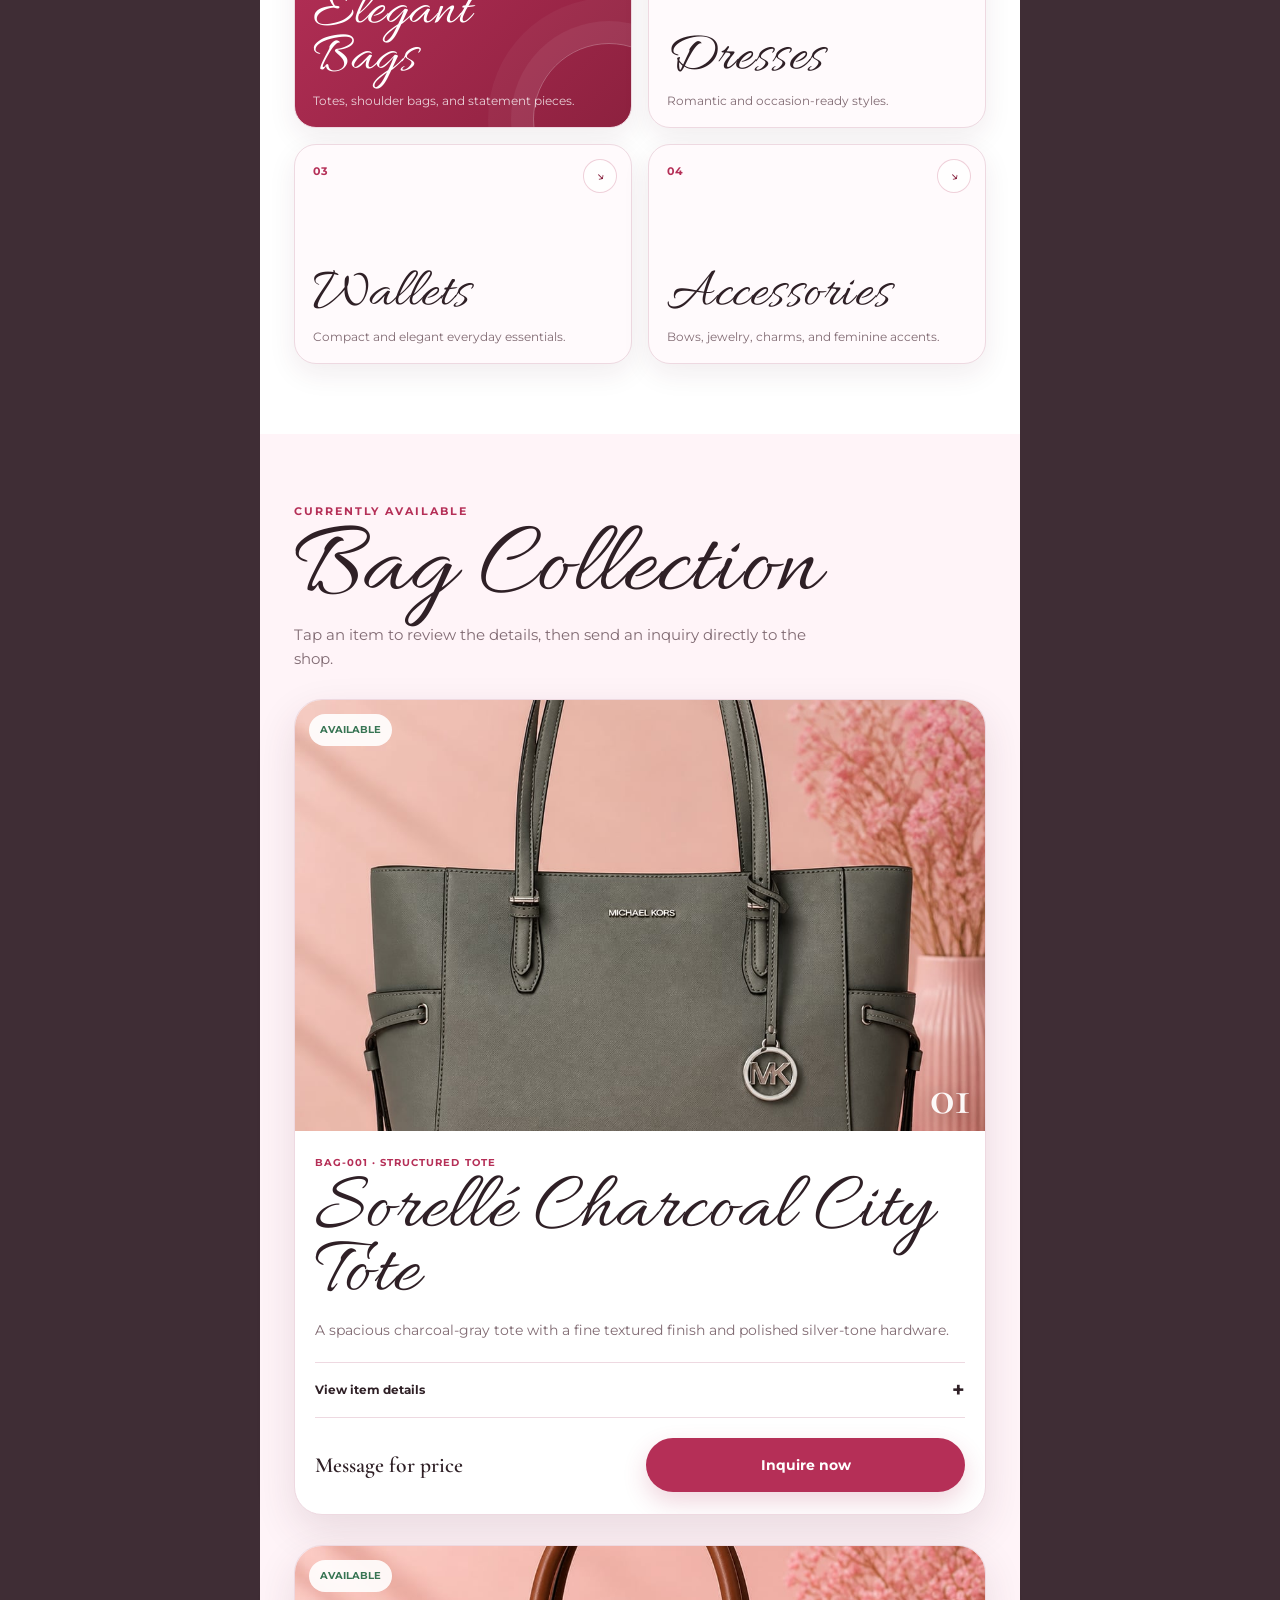
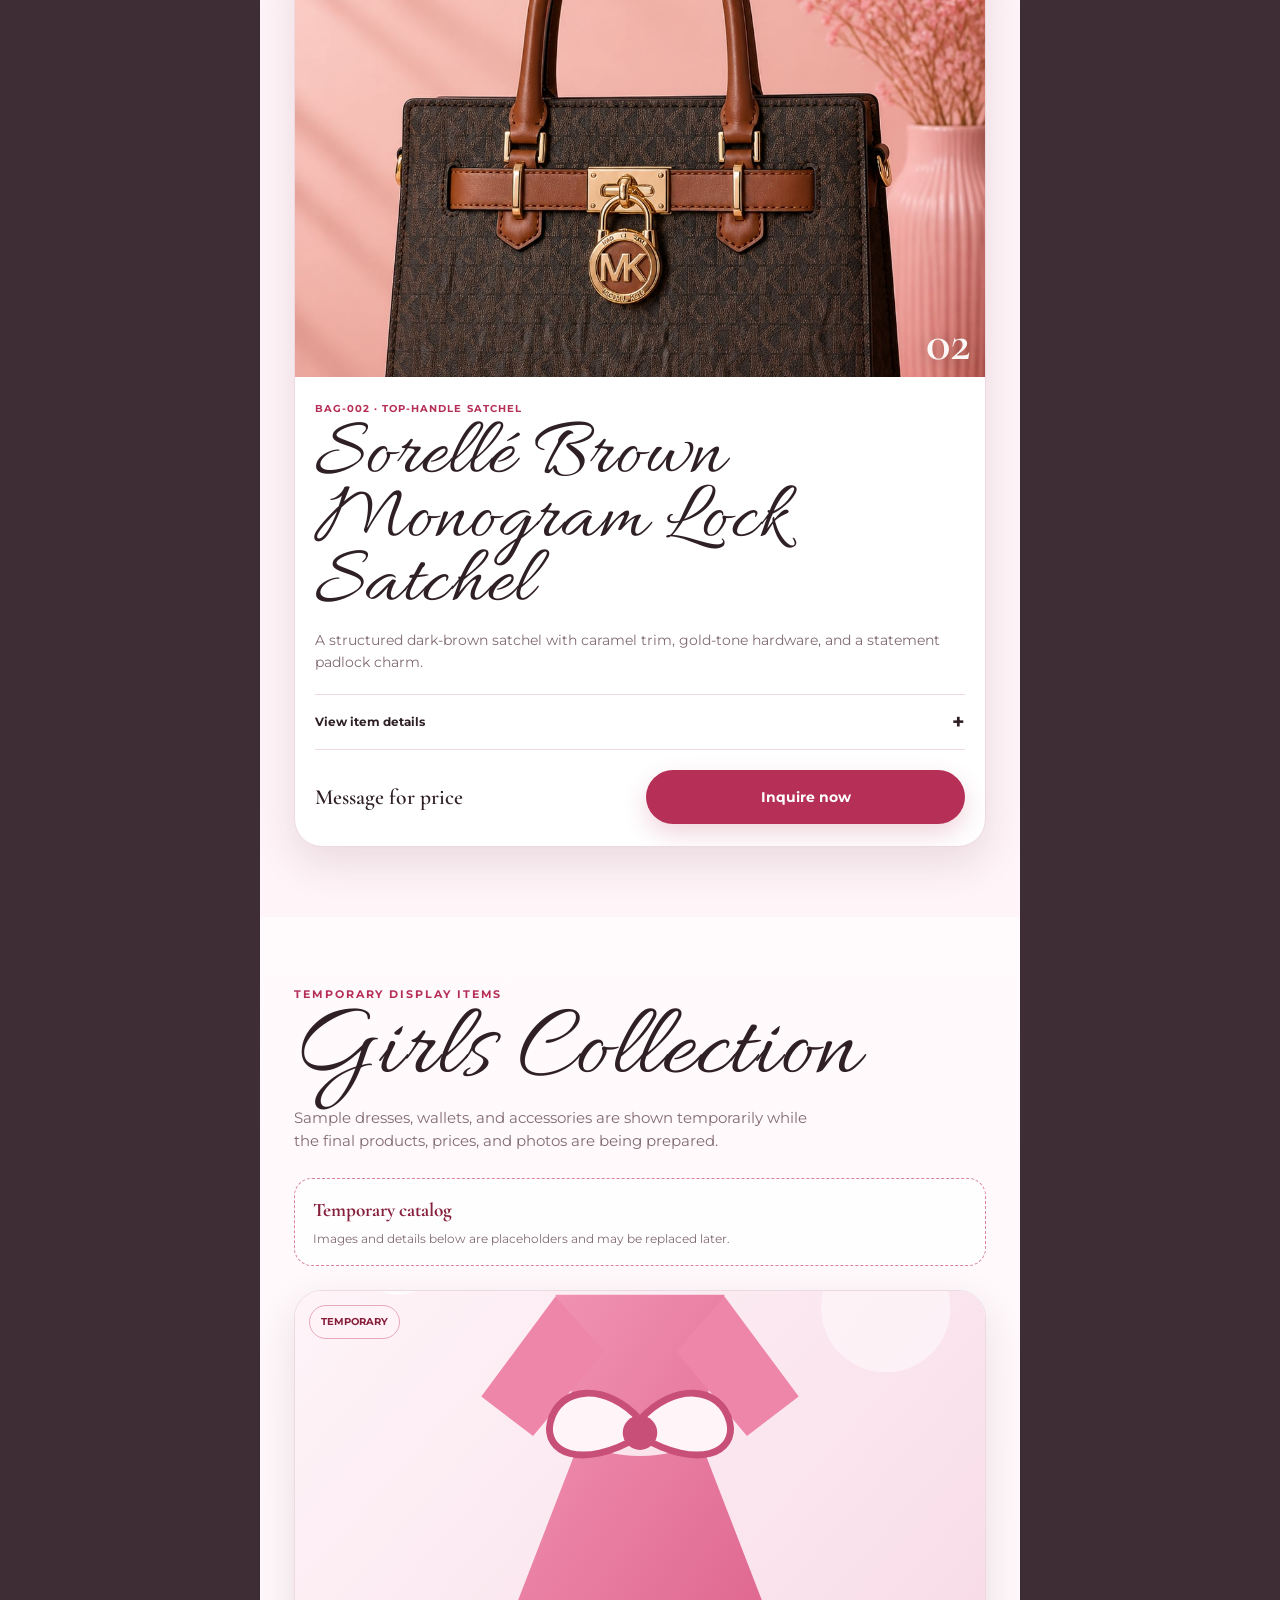
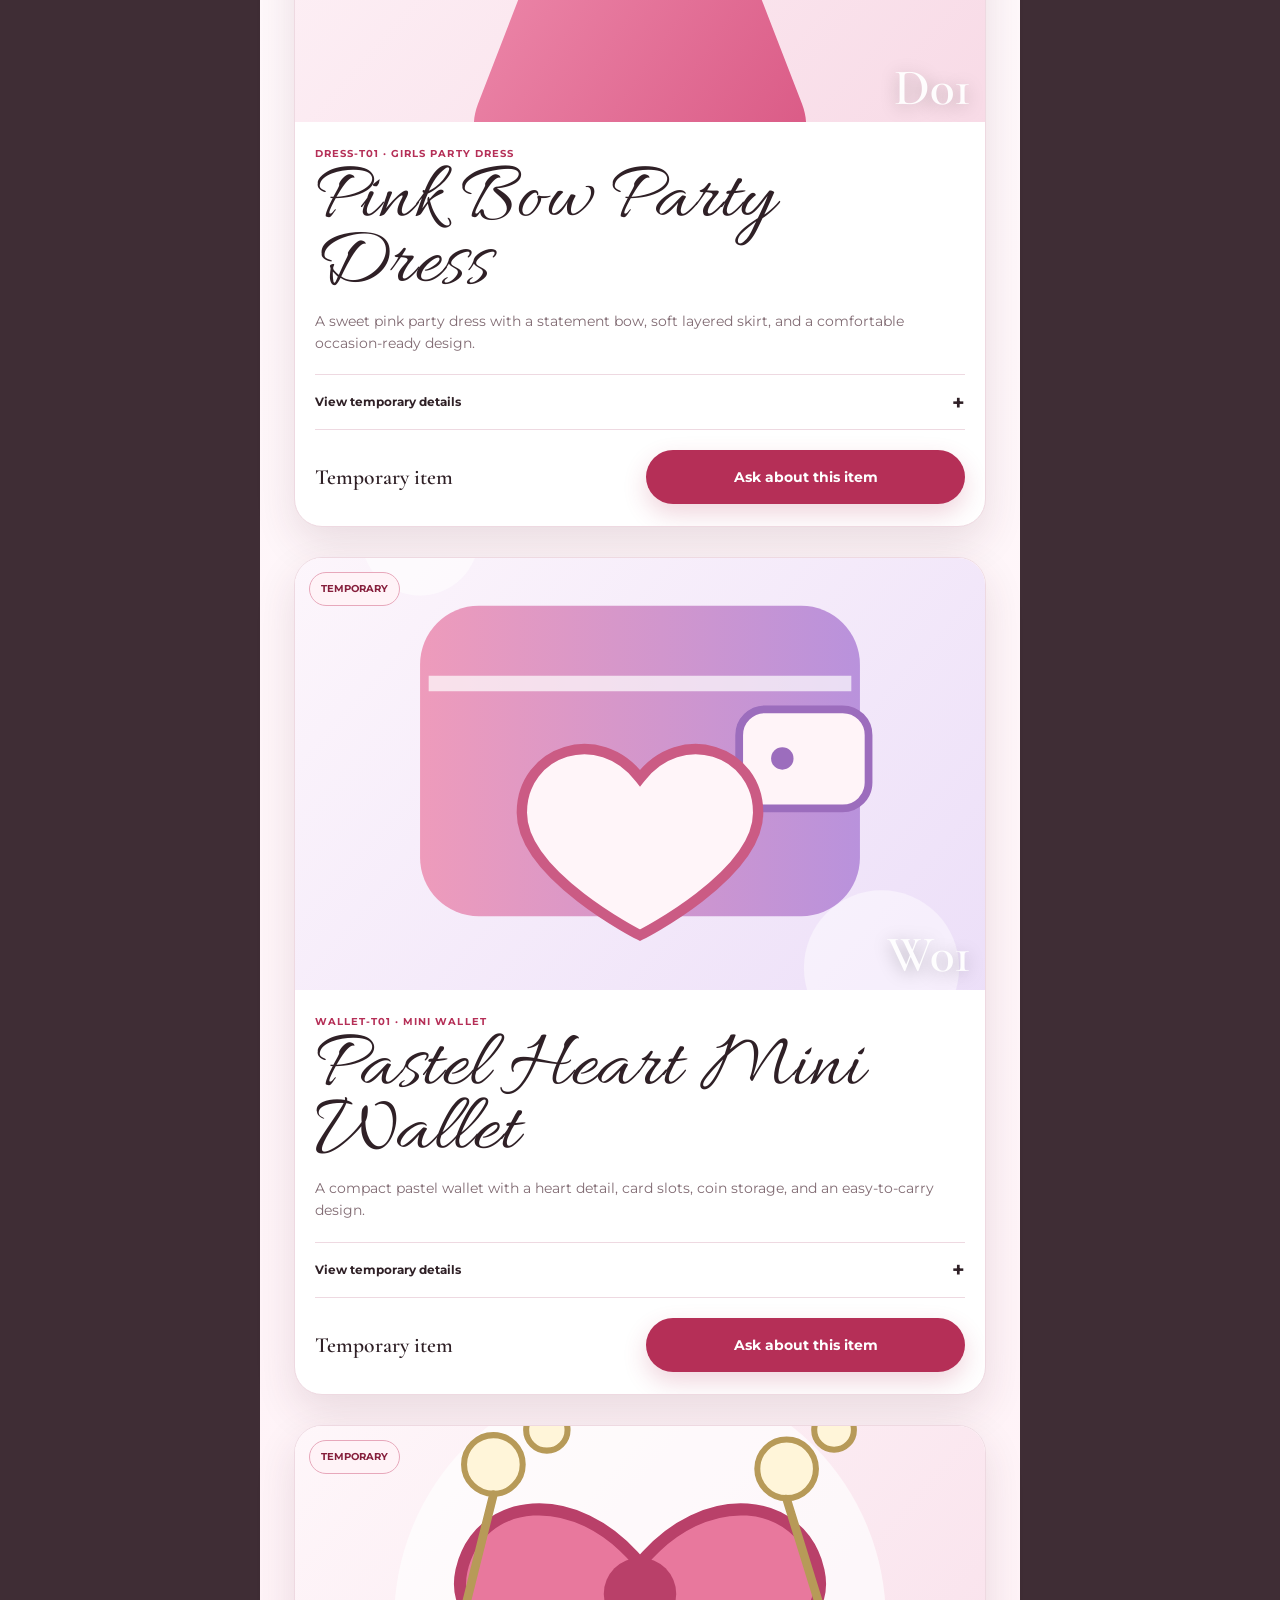
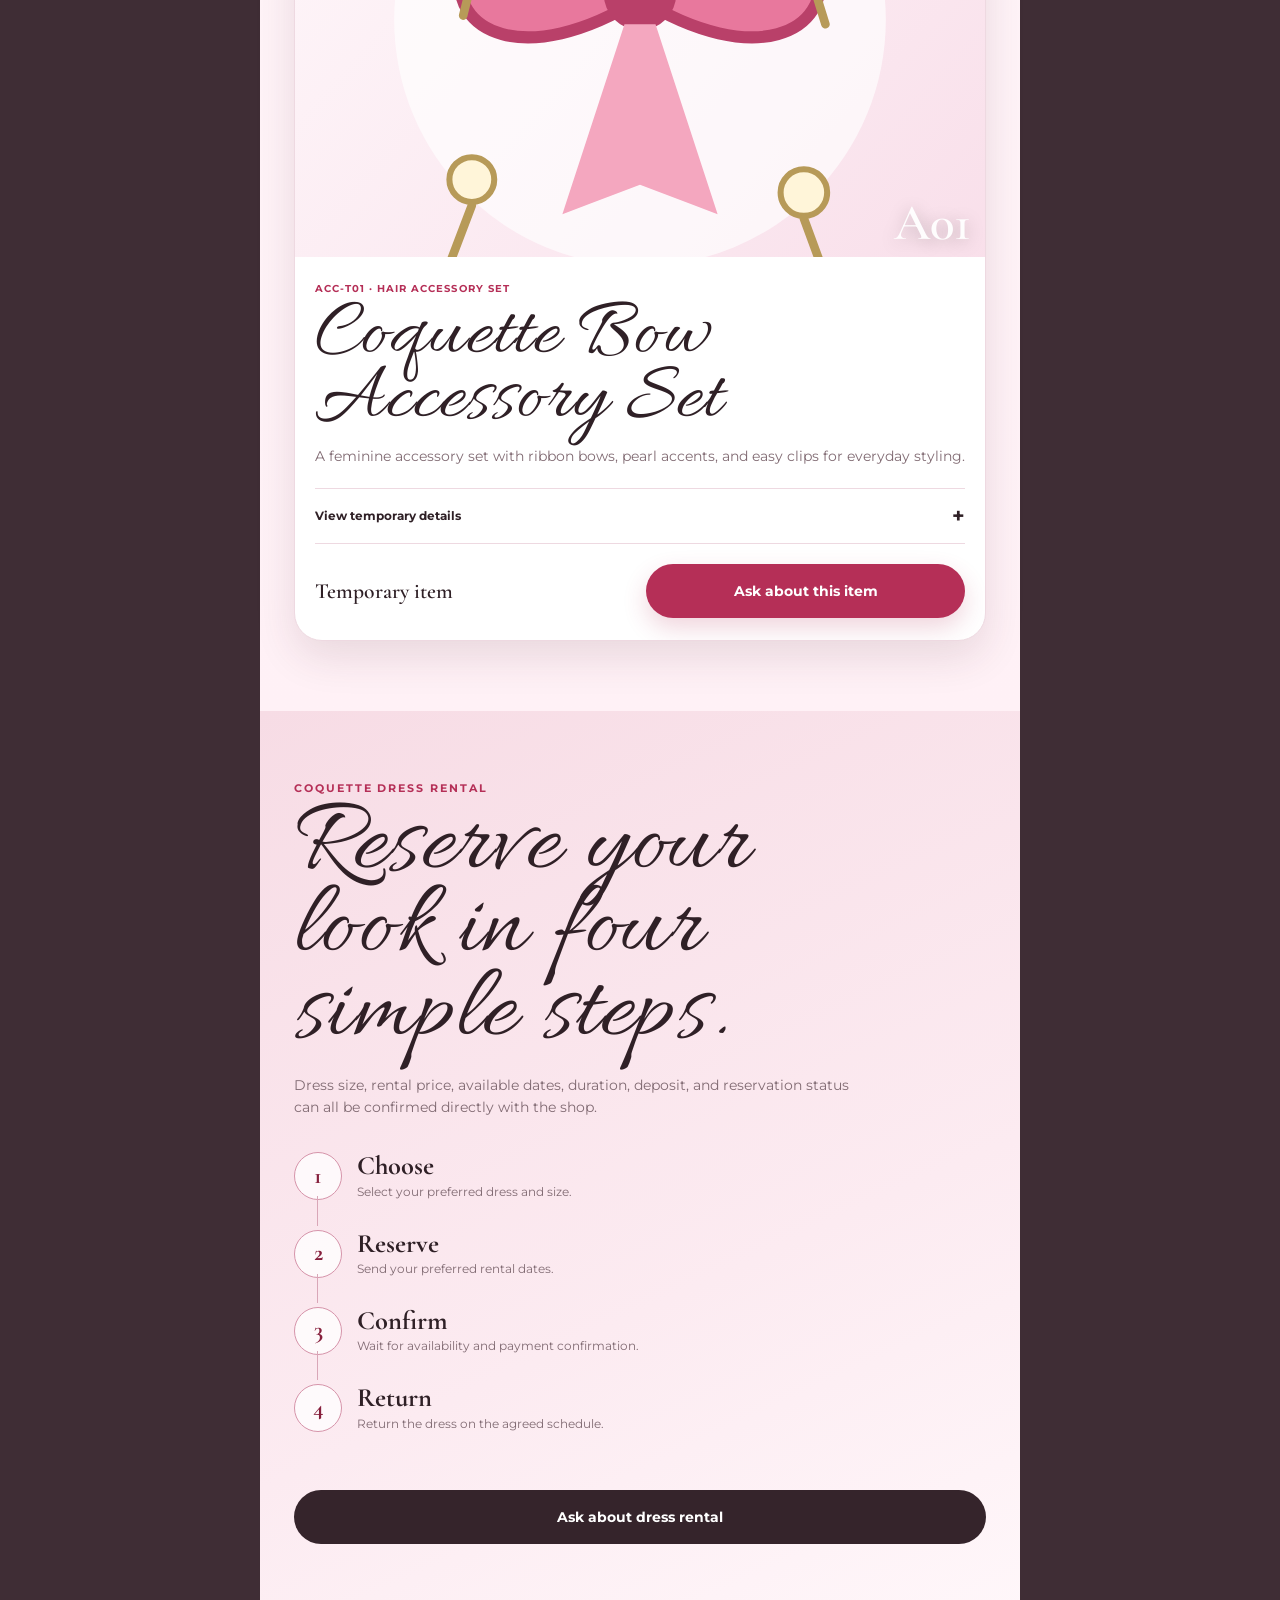
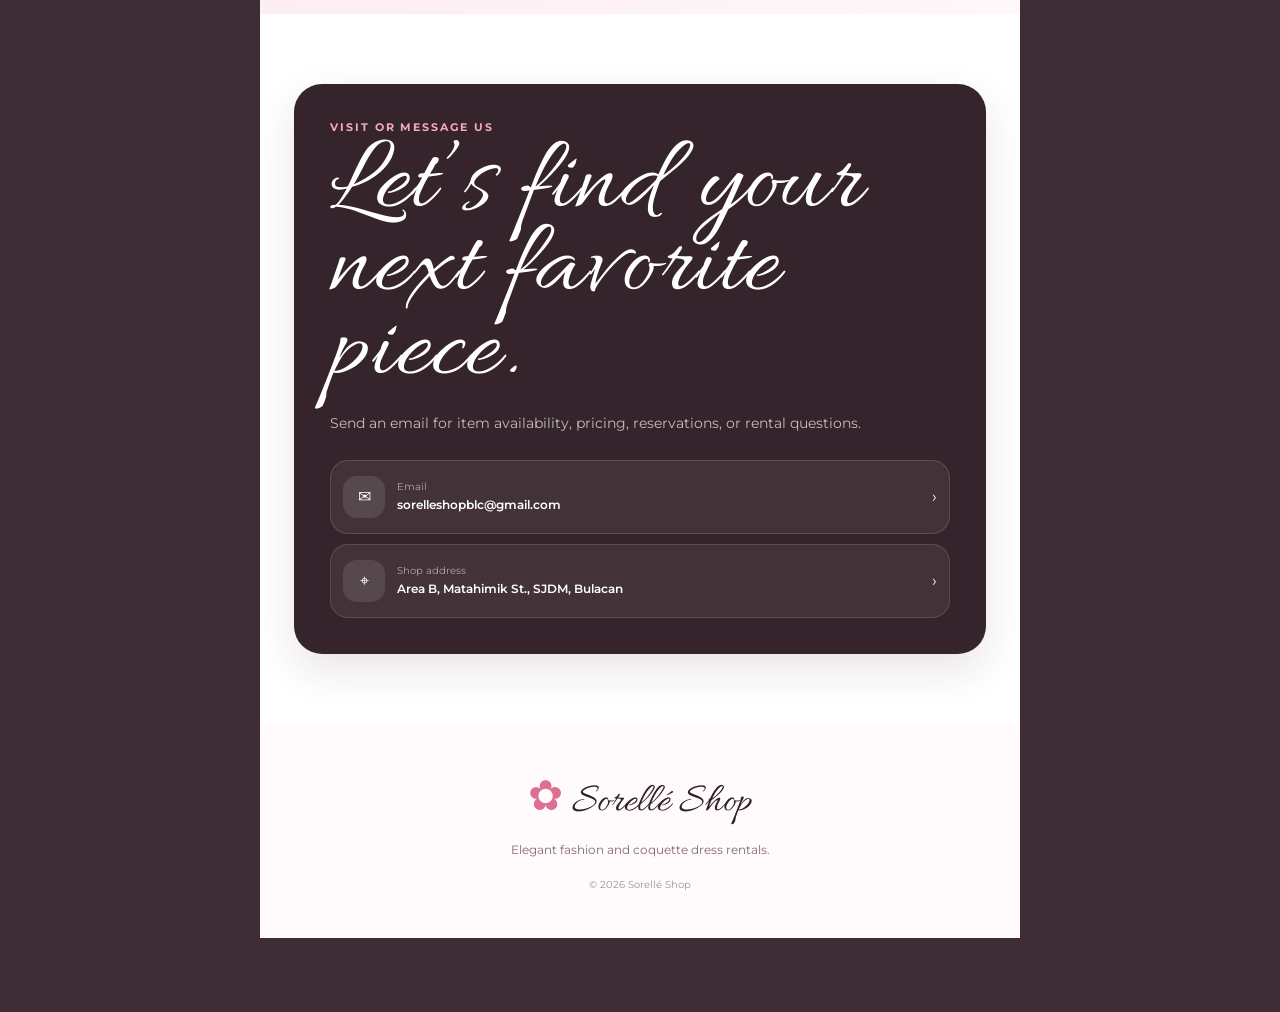
==== commit d75c1fe0: "Add files via upload" ====
--- a/index.html
+++ b/index.html
@@ -8,7 +8,7 @@
   <title>Sorellé Shop</title>
   <link rel="preconnect" href="https://fonts.googleapis.com">
   <link rel="preconnect" href="https://fonts.gstatic.com" crossorigin>
-  <link href="https://fonts.googleapis.com/css2?family=Cormorant+Garamond:wght@500;600;700&family=Montserrat:wght@400;500;600;700&display=swap" rel="stylesheet">
+  <link href="https://fonts.googleapis.com/css2?family=Allura&family=Cormorant+Garamond:wght@500;600;700&family=Montserrat:wght@400;500;600;700&display=swap" rel="stylesheet">
   <link rel="stylesheet" href="assets/css/styles.css">
 </head>
 <body>
--- a/assets/css/styles.css
+++ b/assets/css/styles.css
@@ -11,6 +11,7 @@
   --dark: #35242b;
   --shadow: 0 16px 42px rgba(75, 31, 47, 0.12);
   --shadow-soft: 0 10px 28px rgba(75, 31, 47, 0.08);
+  --display: "Allura", "Brush Script MT", cursive;
   --serif: "Cormorant Garamond", Georgia, serif;
   --sans: "Montserrat", Arial, sans-serif;
   --header-height: 70px;
@@ -73,9 +74,9 @@
 h1,
 h2,
 h3 {
-  font-family: var(--serif);
-  font-weight: 600;
-  letter-spacing: -0.025em;
+  font-family: var(--display);
+  font-weight: 400;
+  letter-spacing: 0.01em;
 }
 
 .skip-link {
@@ -118,9 +119,9 @@
   align-items: center;
   gap: 9px;
   color: var(--ink);
-  font-family: var(--serif);
-  font-size: clamp(1.42rem, 6vw, 1.8rem);
-  font-weight: 700;
+  font-family: var(--display);
+  font-size: clamp(2rem, 9vw, 2.7rem);
+  font-weight: 400;
   line-height: 1;
   text-decoration: none;
   white-space: nowrap;
@@ -874,9 +875,9 @@
 
 .footer-brand {
   margin-bottom: 5px;
-  font-family: var(--serif);
-  font-size: 1.65rem;
-  font-weight: 700;
+  font-family: var(--display);
+  font-size: 2.6rem;
+  font-weight: 400;
 }
 
 .footer-brand span {
@@ -1111,3 +1112,42 @@
 .bottom-nav a {
   width: 100%;
 }
+
+
+/* Allura feminine display font */
+.hero-content h1 {
+  font-size: clamp(5.1rem, 23vw, 8.2rem);
+  line-height: 0.72;
+}
+
+.section-heading h2 {
+  font-size: clamp(4rem, 18vw, 6.5rem);
+  line-height: 0.8;
+}
+
+.collection-card h3 {
+  margin-bottom: 10px;
+  font-size: clamp(2.35rem, 10vw, 3.5rem);
+  line-height: 0.82;
+}
+
+.product-body h3 {
+  font-size: clamp(3.25rem, 15vw, 5.15rem);
+  line-height: 0.78;
+}
+
+.rental-hero h2,
+.contact-card h2 {
+  font-size: clamp(4rem, 18vw, 6.7rem);
+  line-height: 0.78;
+}
+
+@media (max-width: 360px) {
+  .brand {
+    font-size: 1.85rem;
+  }
+
+  .collection-card h3 {
+    font-size: 2.05rem;
+  }
+}
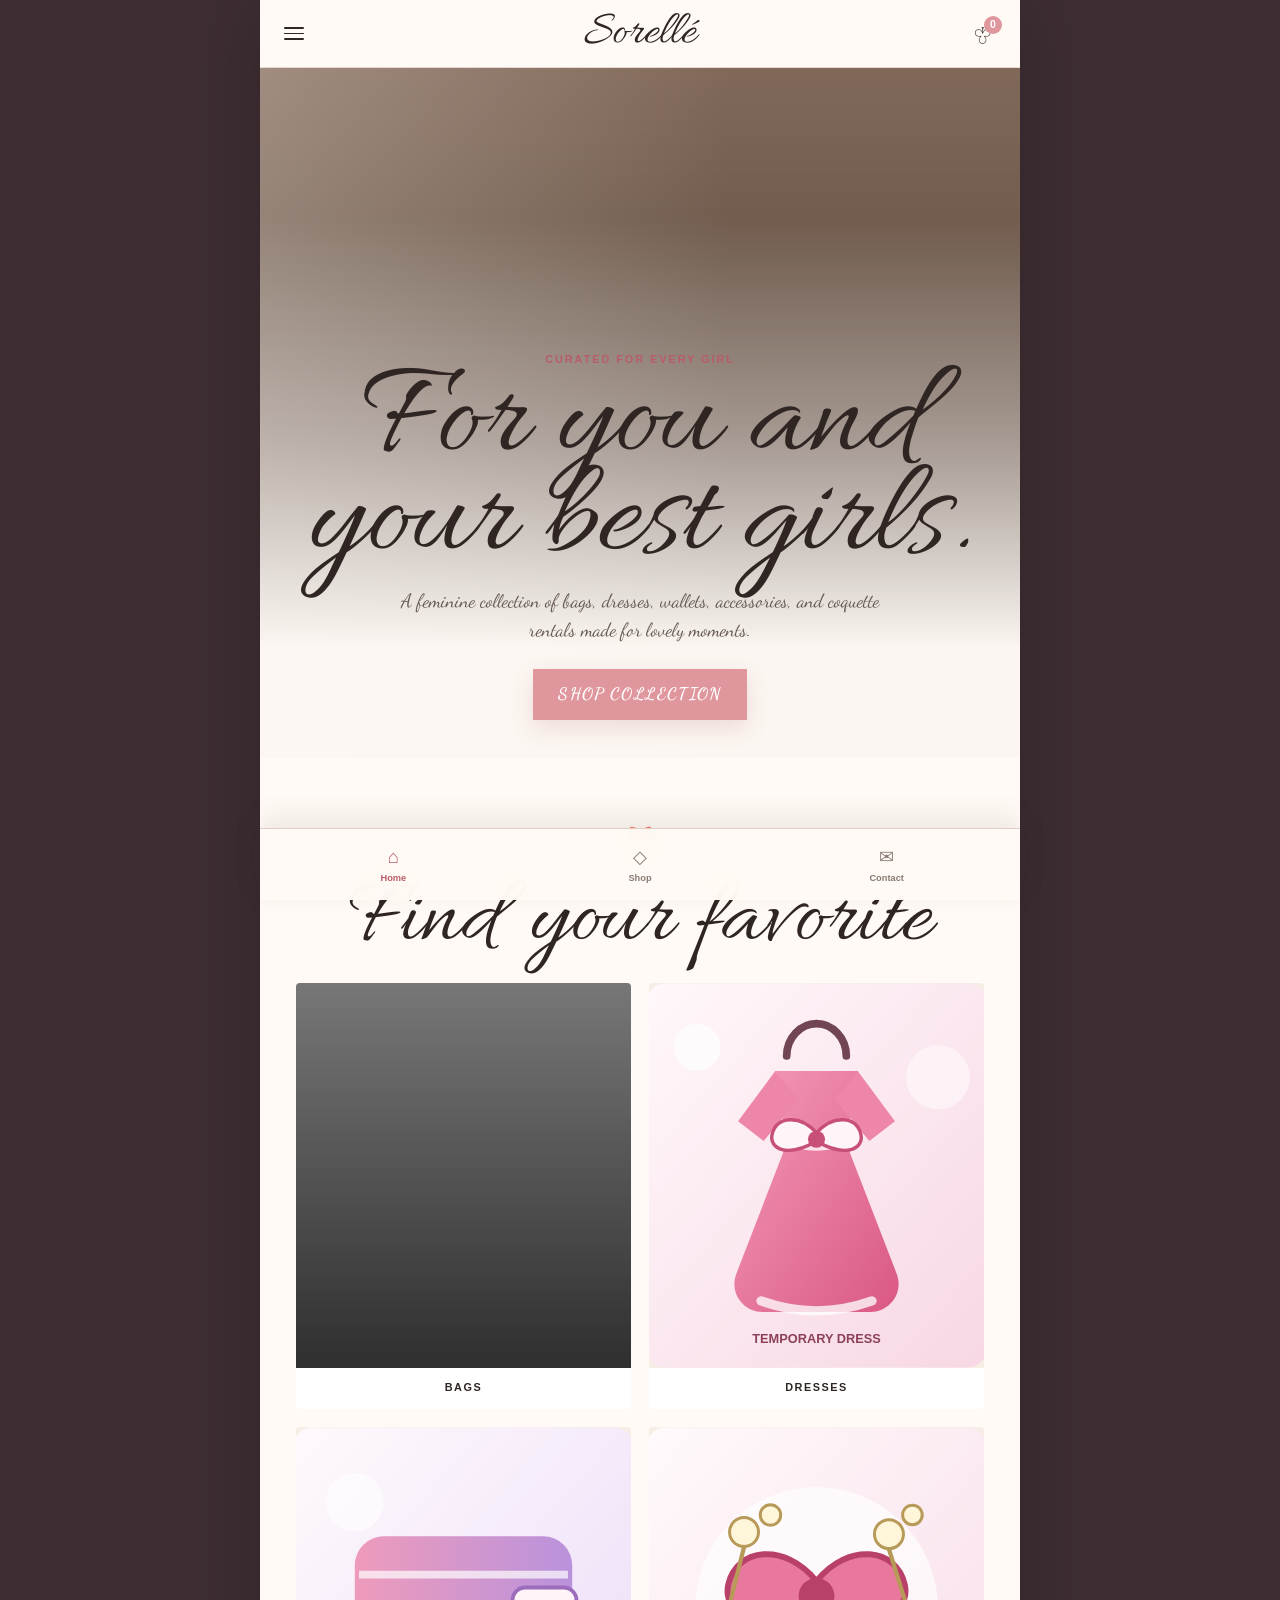
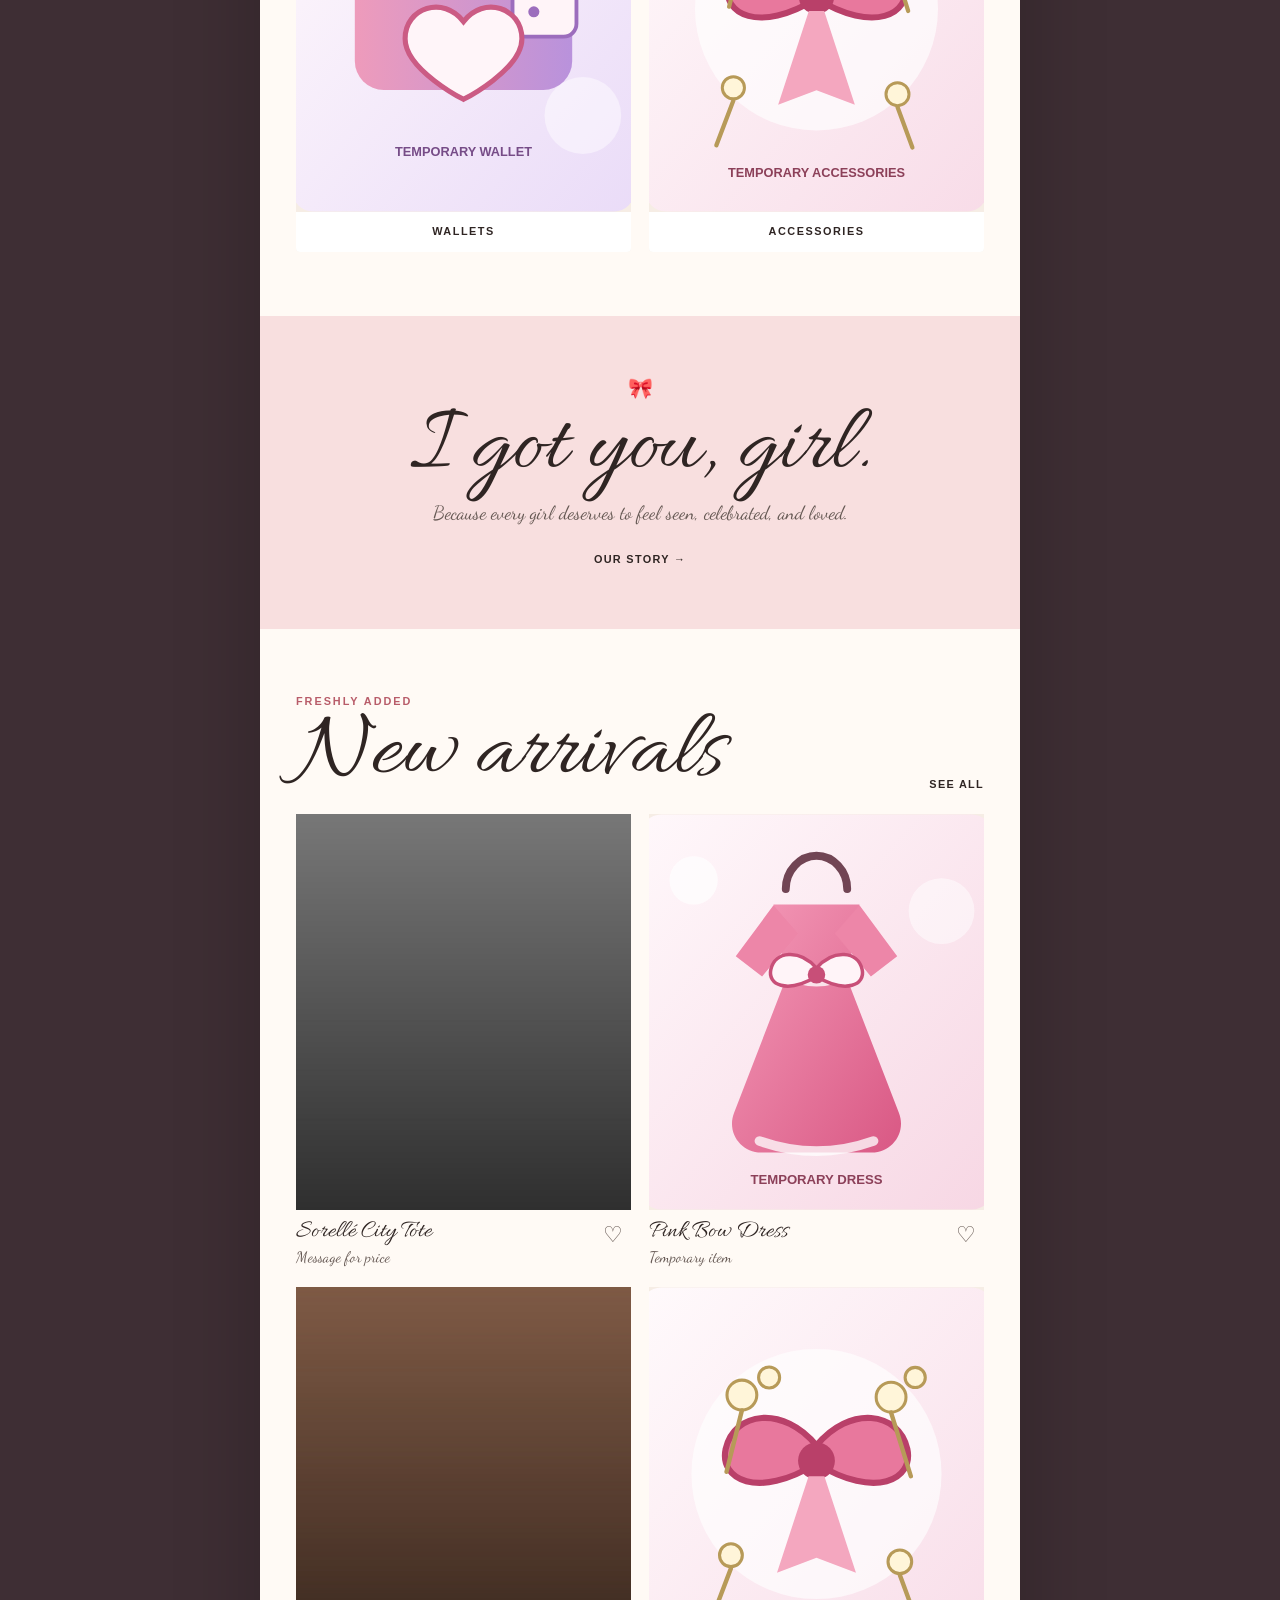
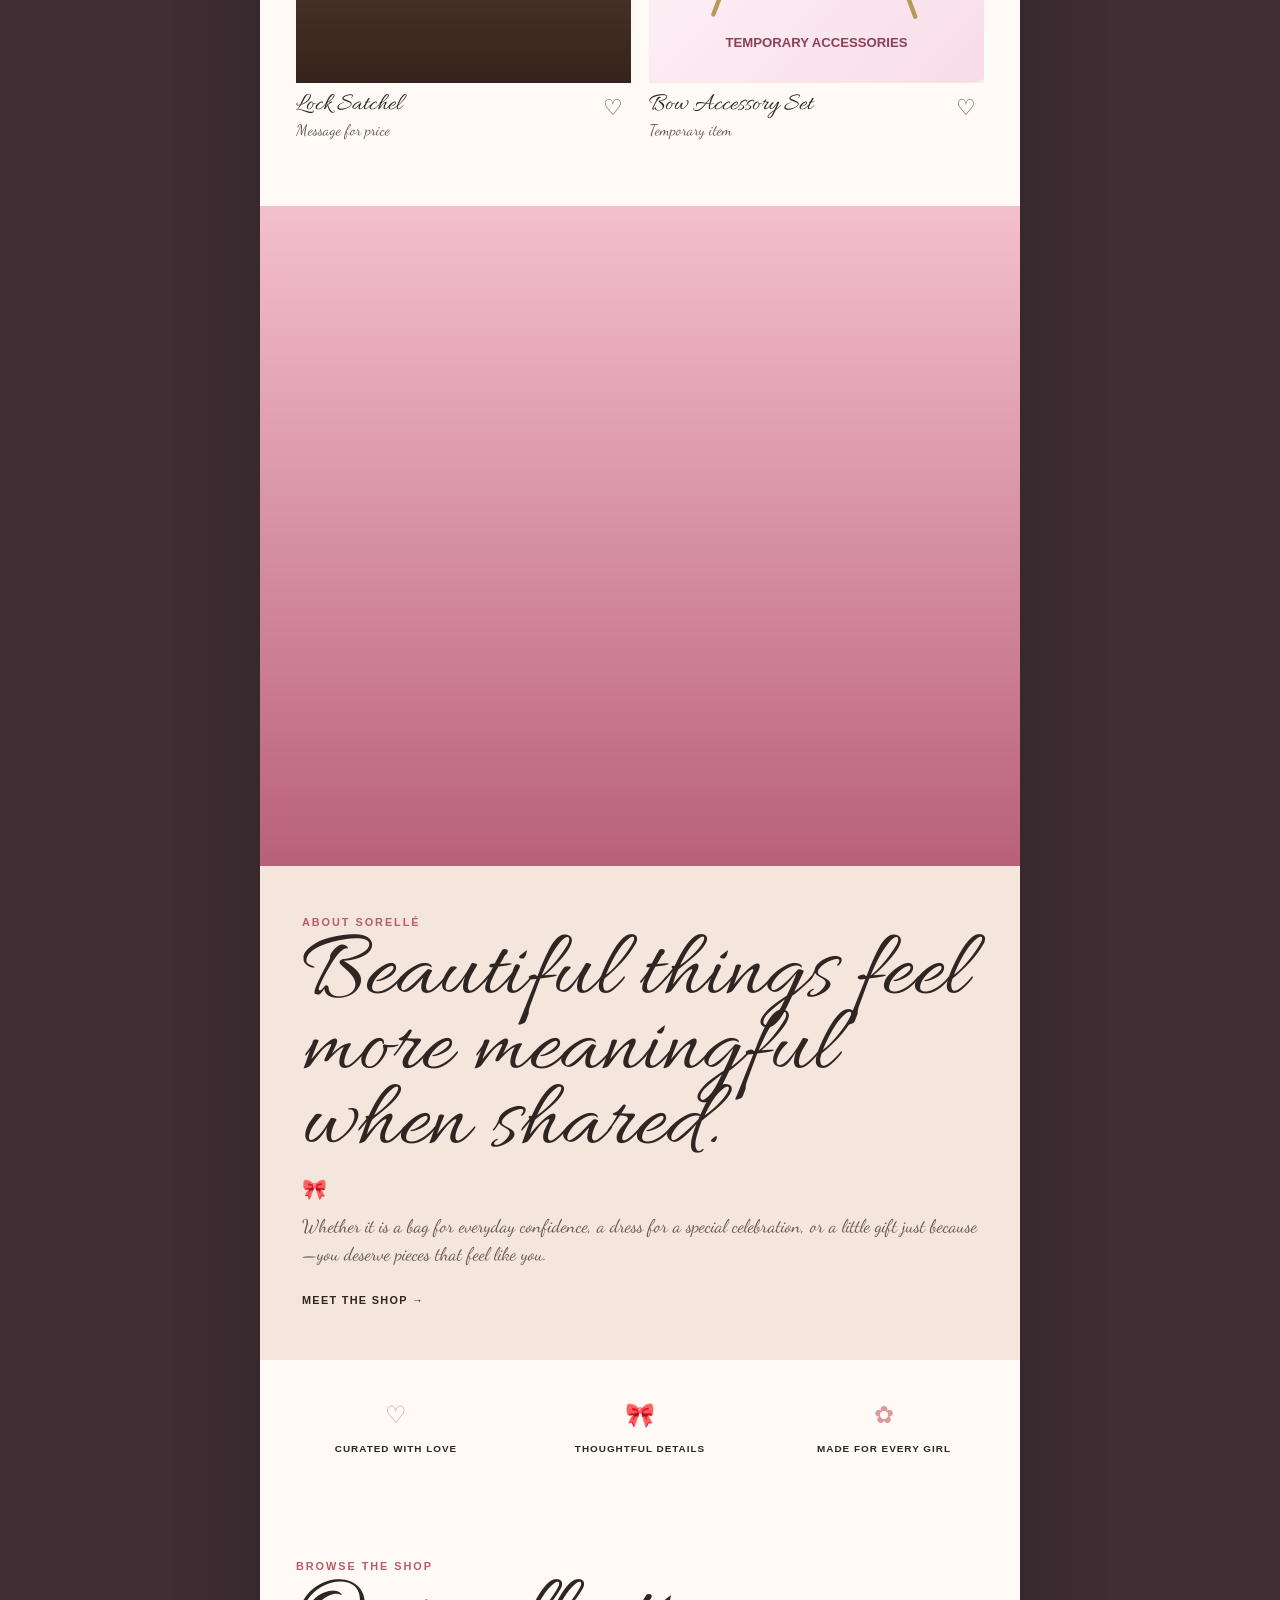
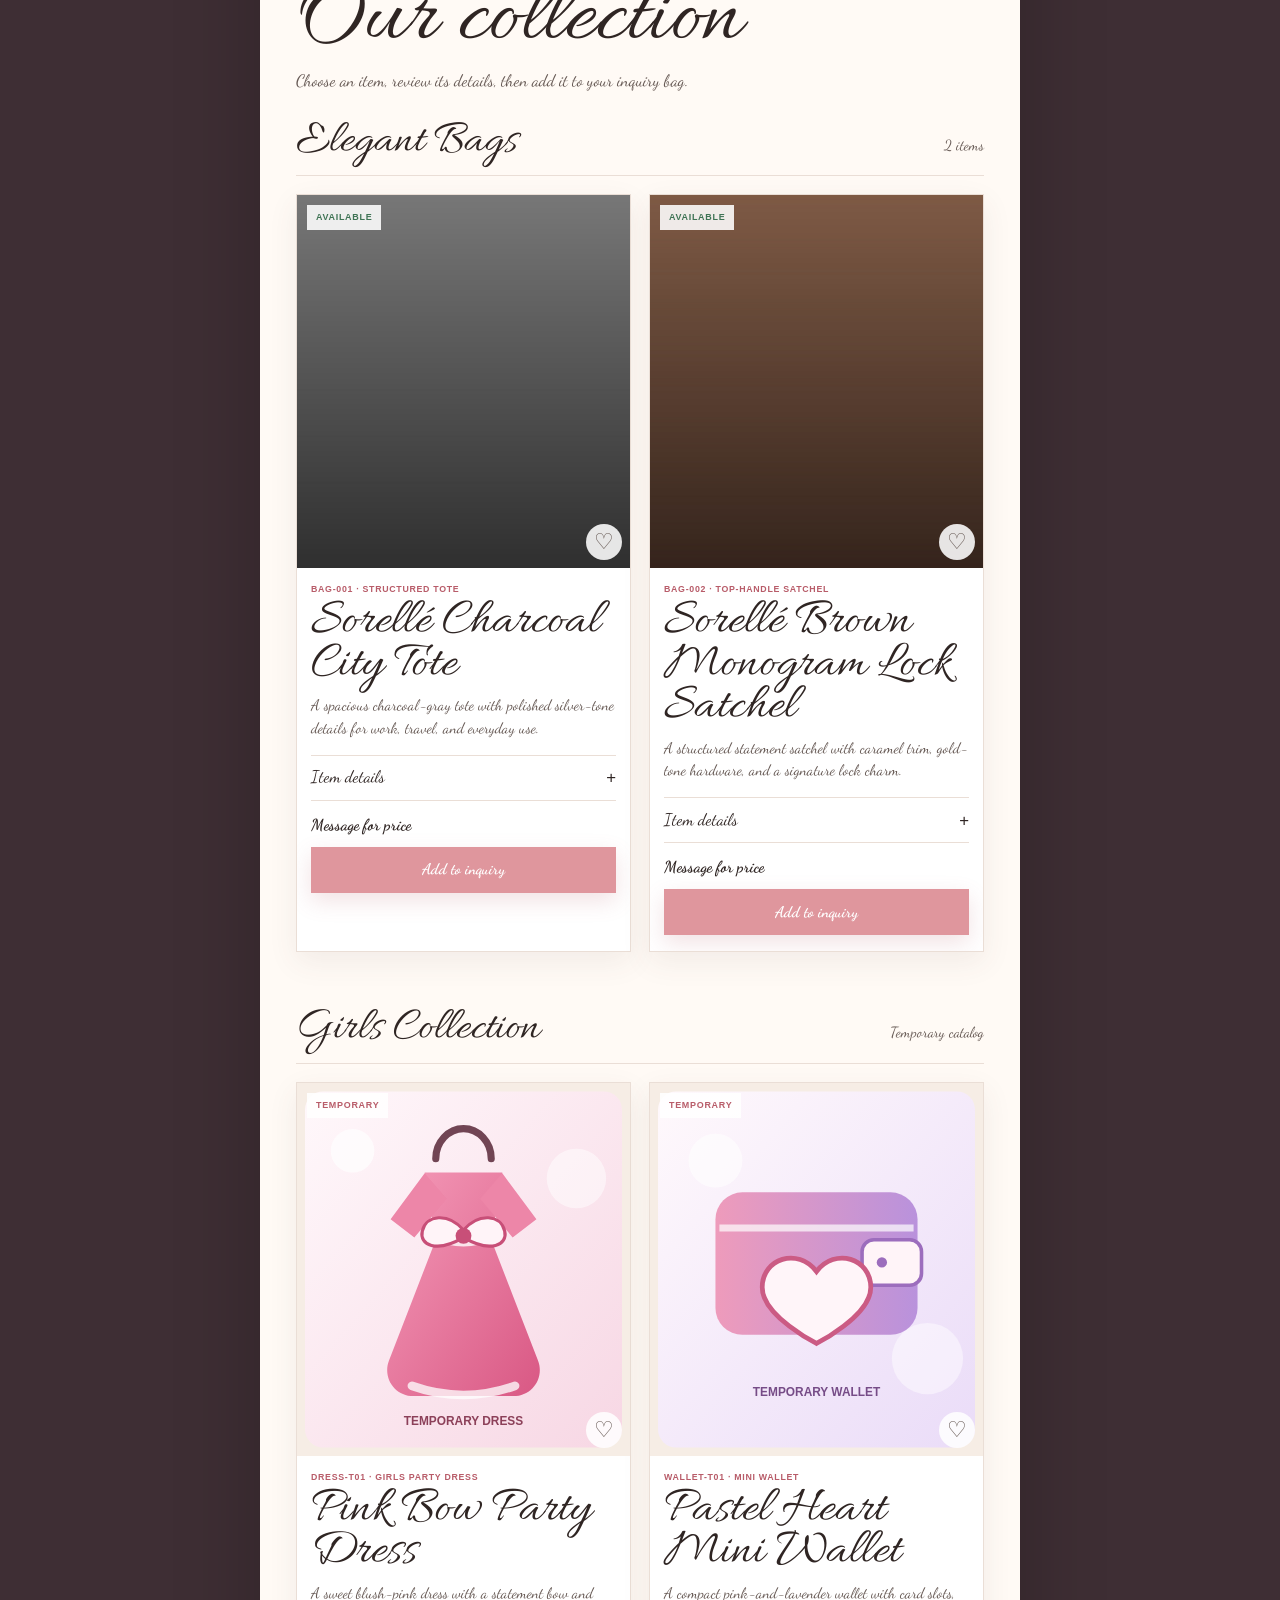
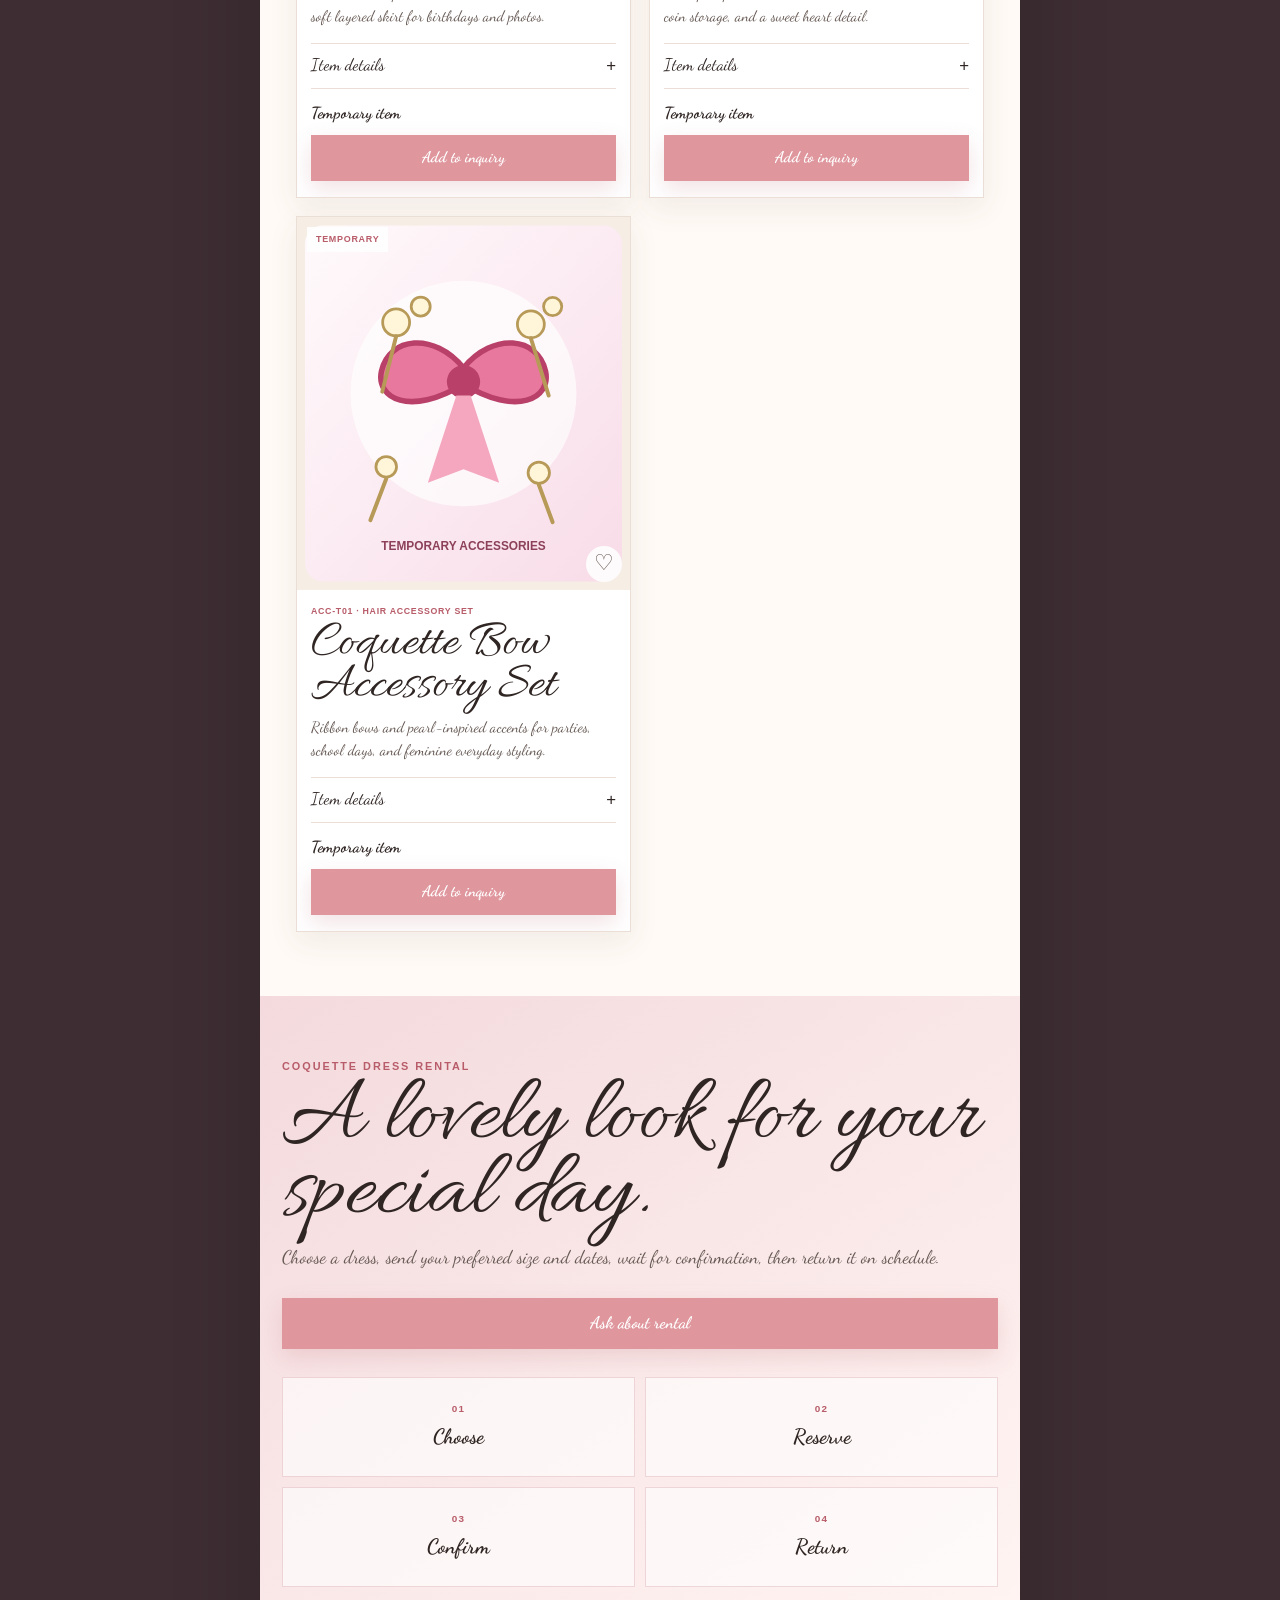
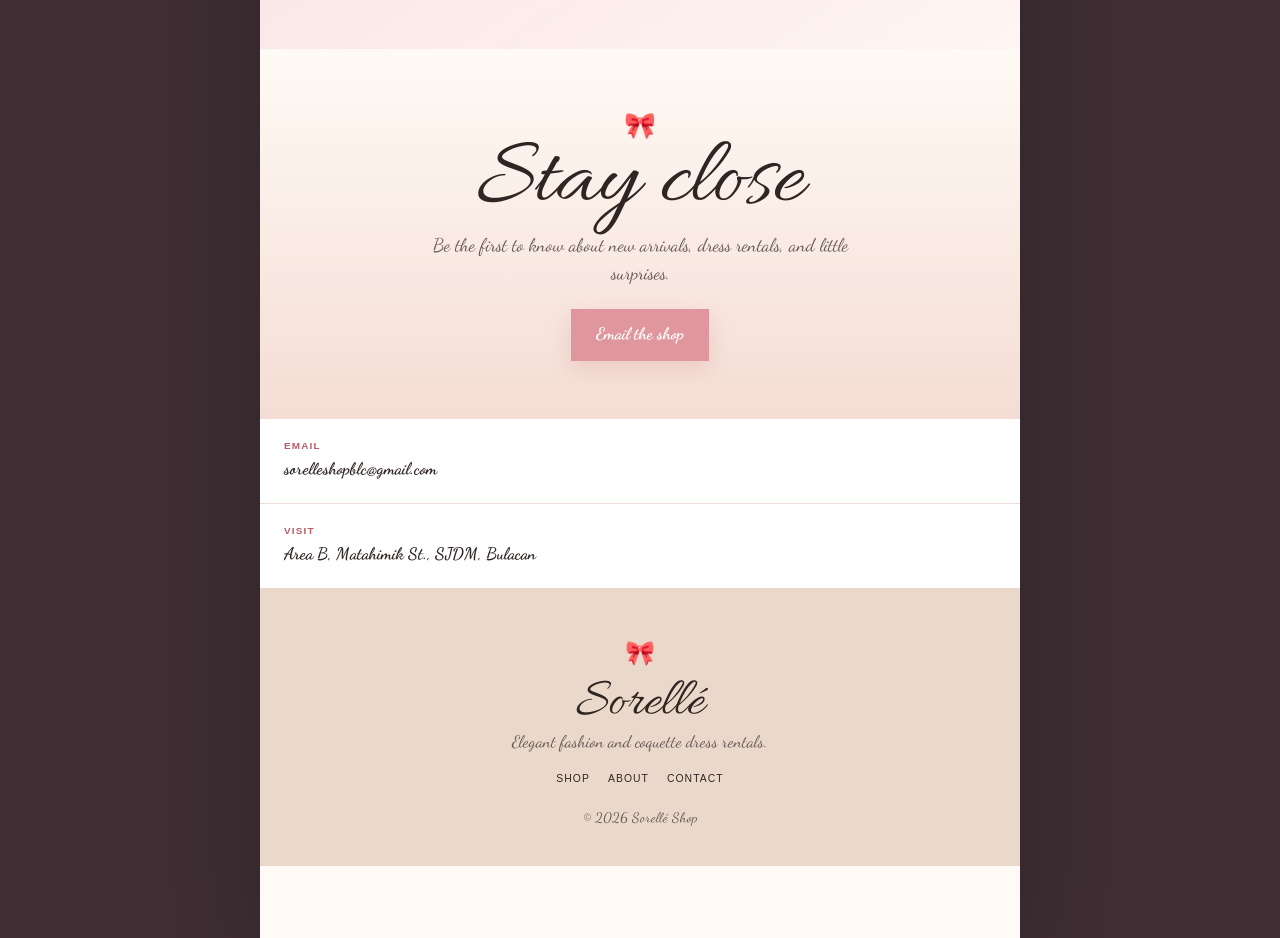
==== commit 0e4d0755: "Add files via upload" ====
--- a/index.html
+++ b/index.html
@@ -3,314 +3,381 @@
 <head>
   <meta charset="utf-8">
   <meta name="viewport" content="width=device-width, initial-scale=1, viewport-fit=cover">
-  <meta name="theme-color" content="#fff8fb">
-  <meta name="description" content="Sorellé Shop — elegant bags, dresses, wallets, accessories, and coquette dress rentals.">
+  <meta name="theme-color" content="#fff8f4">
+  <meta name="description" content="Sorellé Shop — feminine bags, dresses, wallets, accessories, and coquette dress rentals.">
   <title>Sorellé Shop</title>
   <link rel="preconnect" href="https://fonts.googleapis.com">
   <link rel="preconnect" href="https://fonts.gstatic.com" crossorigin>
-  <link href="https://fonts.googleapis.com/css2?family=Allura&family=Cormorant+Garamond:wght@500;600;700&family=Montserrat:wght@400;500;600;700&display=swap" rel="stylesheet">
+  <link href="https://fonts.googleapis.com/css2?family=Allura&family=Dancing+Script:wght@400;500;600;700&display=swap" rel="stylesheet">
   <link rel="stylesheet" href="assets/css/styles.css">
 </head>
 <body>
   <a class="skip-link" href="#main-content">Skip to content</a>
 
-  <header class="mobile-header">
-    <a class="brand" href="#home" aria-label="Sorellé Shop home">
-      <span class="brand-mark" aria-hidden="true">✿</span>
-      <span>Sorellé Shop</span>
-    </a>
-
-    <button class="menu-toggle" type="button" aria-expanded="false" aria-controls="mobile-menu">
-      <span class="menu-lines" aria-hidden="true"><i></i><i></i><i></i></span>
-      <span class="menu-text">Menu</span>
-    </button>
-  </header>
-
-  <div class="menu-backdrop" hidden></div>
-  <nav id="mobile-menu" class="mobile-menu" aria-label="Primary navigation" aria-hidden="true">
-    <div class="menu-panel-head">
-      <span>Browse Sorellé</span>
-      <button class="menu-close" type="button" aria-label="Close navigation">×</button>
-    </div>
-    <a href="#home"><span>01</span>Home</a>
-    <a href="#collections"><span>02</span>Collections</a>
-    <a href="#bags"><span>03</span>Bags</a>
-    <a href="#girls-items"><span>04</span>Girls Items</a>
-    <a href="#rental"><span>05</span>Dress Rental</a>
-    <a href="#contact"><span>06</span>Contact</a>
-    <div class="menu-contact">
-      <small>Questions or reservations?</small>
-      <a href="mailto:sorelleshopblc@gmail.com">sorelleshopblc@gmail.com</a>
-    </div>
-  </nav>
-
-  <main id="main-content">
-    <section id="home" class="hero-section">
-      <div class="hero-photo-wrap">
-        <img class="hero-photo" src="assets/images/coquette-dress-reference.png" alt="White coquette dress with red ribbon details">
-        <div class="hero-photo-shade"></div>
-        <div class="hero-badge">Coquette collection</div>
+  <div class="site-shell">
+    <header class="topbar" aria-label="Main header">
+      <button class="icon-button menu-toggle" type="button" aria-expanded="false" aria-controls="menu-drawer" aria-label="Open menu">
+        <span class="hamburger" aria-hidden="true"><i></i><i></i><i></i></span>
+      </button>
+
+      <a class="brand" href="#home" aria-label="Sorellé Shop home">Sorellé</a>
+
+      <button class="icon-button bag-toggle" type="button" aria-expanded="false" aria-controls="bag-drawer" aria-label="Open inquiry bag">
+        <span class="bag-icon" aria-hidden="true">♧</span>
+        <span class="bag-count" aria-label="0 items">0</span>
+      </button>
+    </header>
+
+    <div class="drawer-backdrop" hidden></div>
+
+    <aside id="menu-drawer" class="side-drawer menu-drawer" aria-hidden="true">
+      <div class="drawer-heading">
+        <span class="drawer-title">Sorellé Menu</span>
+        <button class="drawer-close" type="button" aria-label="Close menu">×</button>
       </div>
-
-      <div class="hero-content">
-        <p class="eyebrow">Feminine fashion & dress rentals</p>
-        <h1>Elegance,<br>tied with a bow.</h1>
-        <p class="hero-description">Discover elegant bags, romantic dresses, wallets, accessories, and a dedicated coquette rental collection.</p>
-
-        <div class="hero-actions">
-          <a class="button button-primary" href="#bags">Shop available bags</a>
-          <a class="button button-light" href="#rental">Explore dress rental</a>
-        </div>
-
-        <div class="hero-highlights" aria-label="Shop highlights">
-          <div><strong>Curated</strong><span>Feminine pieces</span></div>
-          <div><strong>Local</strong><span>SJDM, Bulacan</span></div>
-          <div><strong>Easy</strong><span>Message to reserve</span></div>
-        </div>
+      <nav class="drawer-links" aria-label="Primary navigation">
+        <a href="#home"><span>01</span>Home</a>
+        <a href="#shop"><span>02</span>Shop</a>
+        <a href="#about"><span>03</span>About</a>
+        <a href="#rental"><span>04</span>Dress Rental</a>
+        <a href="#contact"><span>05</span>Contact</a>
+      </nav>
+      <div class="drawer-note">
+        <span aria-hidden="true">🎀</span>
+        <p>Beautiful little things for every girl.</p>
       </div>
-    </section>
-
-    <section id="collections" class="section collections-section">
-      <div class="section-heading">
-        <p class="eyebrow">Shop your style</p>
-        <h2>Collections</h2>
-        <p>Everything is organized for quick mobile browsing.</p>
+    </aside>
+
+    <aside id="bag-drawer" class="side-drawer bag-drawer" aria-hidden="true">
+      <div class="drawer-heading">
+        <span class="drawer-title">Your Inquiry Bag</span>
+        <button class="drawer-close bag-close" type="button" aria-label="Close inquiry bag">×</button>
       </div>
-
-      <div class="collection-grid">
-        <a class="collection-card collection-card-featured" href="#bags" aria-label="Go to Elegant Bags collection">
-          <span class="collection-number">01</span>
-          <div><h3>Elegant Bags</h3><p>Totes, shoulder bags, and statement pieces.</p></div>
-          <span class="arrow" aria-hidden="true">↘</span>
-        </a>
-        <a class="collection-card" href="#dresses" aria-label="Go to Dresses collection">
-          <span class="collection-number">02</span>
-          <div><h3>Dresses</h3><p>Romantic and occasion-ready styles.</p></div>
-          <span class="arrow" aria-hidden="true">↘</span>
-        </a>
-        <a class="collection-card" href="#wallets" aria-label="Go to Wallets collection">
-          <span class="collection-number">03</span>
-          <div><h3>Wallets</h3><p>Compact and elegant everyday essentials.</p></div>
-          <span class="arrow" aria-hidden="true">↘</span>
-        </a>
-        <a class="collection-card" href="#accessories" aria-label="Go to Accessories collection">
-          <span class="collection-number">04</span>
-          <div><h3>Accessories</h3><p>Bows, jewelry, charms, and feminine accents.</p></div>
-          <span class="arrow" aria-hidden="true">↘</span>
-        </a>
-      </div>
-    </section>
-
-    <section id="bags" class="section bags-section">
-      <div class="section-heading">
-        <p class="eyebrow">Currently available</p>
-        <h2>Bag Collection</h2>
-        <p>Tap an item to review the details, then send an inquiry directly to the shop.</p>
-      </div>
-
-      <div class="product-list">
-        <article class="product-card">
-          <div class="product-media">
-            <img src="assets/images/bags/sorelle-charcoal-city-tote.jpg" alt="Charcoal gray structured city tote bag with silver-tone hardware" loading="lazy">
-            <span class="status-pill">Available</span>
-            <span class="product-index">01</span>
-          </div>
-          <div class="product-body">
-            <p class="product-code">BAG-001 · Structured Tote</p>
-            <h3>Sorellé Charcoal City Tote</h3>
-            <p class="product-summary">A spacious charcoal-gray tote with a fine textured finish and polished silver-tone hardware.</p>
-
-            <details class="product-details">
-              <summary>View item details <span aria-hidden="true">+</span></summary>
-              <dl>
-                <div><dt>Color</dt><dd>Charcoal gray</dd></div>
-                <div><dt>Style</dt><dd>Large tote / shoulder bag</dd></div>
-                <div><dt>Finish</dt><dd>Textured leather-look exterior</dd></div>
-                <div><dt>Best for</dt><dd>Work, travel, and everyday use</dd></div>
-              </dl>
-            </details>
-
-            <div class="product-actions">
-              <span class="price-label">Message for price</span>
-              <a class="button button-primary" href="mailto:sorelleshopblc@gmail.com?subject=Inquiry%20-%20Sorelle%20Charcoal%20City%20Tote">Inquire now</a>
+      <p class="bag-intro">Save the items you like, then send one inquiry to Sorellé Shop.</p>
+      <div class="bag-items" aria-live="polite"></div>
+      <div class="bag-empty">Your inquiry bag is empty.</div>
+      <a class="button button-primary send-inquiry" href="mailto:sorelleshopblc@gmail.com?subject=Sorelle%20Shop%20Inquiry">Send inquiry</a>
+      <button class="text-button clear-bag" type="button">Clear inquiry bag</button>
+    </aside>
+
+    <main id="main-content">
+      <section id="home" class="hero-section">
+        <div class="hero-media">
+          <img src="assets/images/bags/sorelle-brown-monogram-lock-satchel.jpg" alt="Elegant structured brown handbag" fetchpriority="high">
+          <div class="hero-overlay"></div>
+          <div class="hero-copy">
+            <p class="eyebrow">Curated for every girl</p>
+            <h1>For you and<br>your best girls.</h1>
+            <p>A feminine collection of bags, dresses, wallets, accessories, and coquette rentals made for lovely moments.</p>
+            <a class="button button-primary hero-button" href="#shop">Shop collection</a>
+          </div>
+        </div>
+      </section>
+
+      <section id="shop" class="section categories-section">
+        <div class="section-heading centered-heading">
+          <span class="bow-mark" aria-hidden="true">🎀</span>
+          <p class="eyebrow">Shop by category</p>
+          <h2>Find your favorite</h2>
+        </div>
+
+        <div class="category-grid">
+          <a class="category-card" href="#bags">
+            <img src="assets/images/bags/sorelle-charcoal-city-tote.jpg" alt="Elegant bags category" loading="lazy">
+            <span>Bags</span>
+          </a>
+          <a class="category-card" href="#dresses">
+            <img src="assets/images/temporary/girls-pink-bow-dress.svg" alt="Girls dresses category" loading="lazy">
+            <span>Dresses</span>
+          </a>
+          <a class="category-card" href="#wallets">
+            <img src="assets/images/temporary/girls-heart-wallet.svg" alt="Girls wallets category" loading="lazy">
+            <span>Wallets</span>
+          </a>
+          <a class="category-card" href="#accessories">
+            <img src="assets/images/temporary/girls-bow-accessory-set.svg" alt="Girls accessories category" loading="lazy">
+            <span>Accessories</span>
+          </a>
+        </div>
+      </section>
+
+      <section class="love-note">
+        <span class="bow-mark" aria-hidden="true">🎀</span>
+        <h2>I got you, girl.</h2>
+        <p>Because every girl deserves to feel seen, celebrated, and loved.</p>
+        <a href="#about">Our story <span aria-hidden="true">→</span></a>
+      </section>
+
+      <section class="section arrivals-section">
+        <div class="section-row">
+          <div>
+            <p class="eyebrow">Freshly added</p>
+            <h2>New arrivals</h2>
+          </div>
+          <a href="#all-products">See all</a>
+        </div>
+
+        <div class="mini-product-grid">
+          <article class="mini-product-card">
+            <a href="#bag-001" class="mini-product-image">
+              <img src="assets/images/bags/sorelle-charcoal-city-tote.jpg" alt="Sorellé Charcoal City Tote" loading="lazy">
+            </a>
+            <div class="mini-product-meta">
+              <h3>Sorellé City Tote</h3>
+              <p>Message for price</p>
+              <button class="heart-button add-to-bag" type="button" data-id="bag-001" data-name="Sorellé Charcoal City Tote" data-image="assets/images/bags/sorelle-charcoal-city-tote.jpg" aria-label="Add Sorellé Charcoal City Tote to inquiry bag">♡</button>
             </div>
-          </div>
-        </article>
-
-        <article class="product-card">
-          <div class="product-media">
-            <img src="assets/images/bags/sorelle-brown-monogram-lock-satchel.jpg" alt="Brown monogram structured lock satchel with tan trim and gold-tone hardware" loading="lazy">
-            <span class="status-pill">Available</span>
-            <span class="product-index">02</span>
-          </div>
-          <div class="product-body">
-            <p class="product-code">BAG-002 · Top-Handle Satchel</p>
-            <h3>Sorellé Brown Monogram Lock Satchel</h3>
-            <p class="product-summary">A structured dark-brown satchel with caramel trim, gold-tone hardware, and a statement padlock charm.</p>
-
-            <details class="product-details">
-              <summary>View item details <span aria-hidden="true">+</span></summary>
-              <dl>
-                <div><dt>Color</dt><dd>Dark brown and caramel</dd></div>
-                <div><dt>Style</dt><dd>Structured top-handle satchel</dd></div>
-                <div><dt>Pattern</dt><dd>Monogram-style exterior</dd></div>
-                <div><dt>Best for</dt><dd>Office, events, and elevated daily wear</dd></div>
-              </dl>
-            </details>
-
-            <div class="product-actions">
-              <span class="price-label">Message for price</span>
-              <a class="button button-primary" href="mailto:sorelleshopblc@gmail.com?subject=Inquiry%20-%20Sorelle%20Brown%20Monogram%20Lock%20Satchel">Inquire now</a>
+          </article>
+
+          <article class="mini-product-card">
+            <a href="#dresses" class="mini-product-image">
+              <img src="assets/images/temporary/girls-pink-bow-dress.svg" alt="Pink Bow Party Dress" loading="lazy">
+            </a>
+            <div class="mini-product-meta">
+              <h3>Pink Bow Dress</h3>
+              <p>Temporary item</p>
+              <button class="heart-button add-to-bag" type="button" data-id="dress-001" data-name="Pink Bow Party Dress" data-image="assets/images/temporary/girls-pink-bow-dress.svg" aria-label="Add Pink Bow Party Dress to inquiry bag">♡</button>
             </div>
-          </div>
-        </article>
-      </div>
-    </section>
-
-    <section id="girls-items" class="section girls-items-section">
-      <div class="section-heading">
-        <p class="eyebrow">Temporary display items</p>
-        <h2>Girls Collection</h2>
-        <p>Sample dresses, wallets, and accessories are shown temporarily while the final products, prices, and photos are being prepared.</p>
-      </div>
-
-      <div class="temporary-notice">
-        <strong>Temporary catalog</strong>
-        <span>Images and details below are placeholders and may be replaced later.</span>
-      </div>
-
-      <div class="product-list">
-        <article id="dresses" class="product-card collection-target">
-          <div class="product-media temporary-media">
-            <img src="assets/images/temporary/girls-pink-bow-dress.svg" alt="Temporary pink bow party dress for girls" loading="lazy">
-            <span class="status-pill status-temporary">Temporary</span>
-            <span class="product-index">D01</span>
-          </div>
-          <div class="product-body">
-            <p class="product-code">DRESS-T01 · Girls Party Dress</p>
-            <h3>Pink Bow Party Dress</h3>
-            <p class="product-summary">A sweet pink party dress with a statement bow, soft layered skirt, and a comfortable occasion-ready design.</p>
-            <details class="product-details">
-              <summary>View temporary details <span aria-hidden="true">+</span></summary>
-              <dl>
-                <div><dt>Color</dt><dd>Blush pink</dd></div>
-                <div><dt>Style</dt><dd>Party / birthday dress</dd></div>
-                <div><dt>Material</dt><dd>Soft layered fabric</dd></div>
-                <div><dt>Best for</dt><dd>Birthdays, parties, and photos</dd></div>
-              </dl>
-            </details>
-            <div class="product-actions">
-              <span class="price-label">Temporary item</span>
-              <a class="button button-primary" href="mailto:sorelleshopblc@gmail.com?subject=Inquiry%20-%20Temporary%20Pink%20Bow%20Party%20Dress">Ask about this item</a>
+          </article>
+
+          <article class="mini-product-card">
+            <a href="#bag-002" class="mini-product-image">
+              <img src="assets/images/bags/sorelle-brown-monogram-lock-satchel.jpg" alt="Sorellé Brown Monogram Lock Satchel" loading="lazy">
+            </a>
+            <div class="mini-product-meta">
+              <h3>Lock Satchel</h3>
+              <p>Message for price</p>
+              <button class="heart-button add-to-bag" type="button" data-id="bag-002" data-name="Sorellé Brown Monogram Lock Satchel" data-image="assets/images/bags/sorelle-brown-monogram-lock-satchel.jpg" aria-label="Add Sorellé Brown Monogram Lock Satchel to inquiry bag">♡</button>
             </div>
-          </div>
-        </article>
-
-        <article id="wallets" class="product-card collection-target">
-          <div class="product-media temporary-media">
-            <img src="assets/images/temporary/girls-heart-wallet.svg" alt="Temporary pastel heart wallet for girls" loading="lazy">
-            <span class="status-pill status-temporary">Temporary</span>
-            <span class="product-index">W01</span>
-          </div>
-          <div class="product-body">
-            <p class="product-code">WALLET-T01 · Mini Wallet</p>
-            <h3>Pastel Heart Mini Wallet</h3>
-            <p class="product-summary">A compact pastel wallet with a heart detail, card slots, coin storage, and an easy-to-carry design.</p>
-            <details class="product-details">
-              <summary>View temporary details <span aria-hidden="true">+</span></summary>
-              <dl>
-                <div><dt>Color</dt><dd>Pink and lavender</dd></div>
-                <div><dt>Style</dt><dd>Compact zip wallet</dd></div>
-                <div><dt>Features</dt><dd>Card slots and coin pocket</dd></div>
-                <div><dt>Best for</dt><dd>School, outings, and gifts</dd></div>
-              </dl>
-            </details>
-            <div class="product-actions">
-              <span class="price-label">Temporary item</span>
-              <a class="button button-primary" href="mailto:sorelleshopblc@gmail.com?subject=Inquiry%20-%20Temporary%20Pastel%20Heart%20Mini%20Wallet">Ask about this item</a>
+          </article>
+
+          <article class="mini-product-card">
+            <a href="#accessories" class="mini-product-image">
+              <img src="assets/images/temporary/girls-bow-accessory-set.svg" alt="Coquette Bow Accessory Set" loading="lazy">
+            </a>
+            <div class="mini-product-meta">
+              <h3>Bow Accessory Set</h3>
+              <p>Temporary item</p>
+              <button class="heart-button add-to-bag" type="button" data-id="accessory-001" data-name="Coquette Bow Accessory Set" data-image="assets/images/temporary/girls-bow-accessory-set.svg" aria-label="Add Coquette Bow Accessory Set to inquiry bag">♡</button>
             </div>
-          </div>
-        </article>
-
-        <article id="accessories" class="product-card collection-target">
-          <div class="product-media temporary-media">
-            <img src="assets/images/temporary/girls-bow-accessory-set.svg" alt="Temporary bow hair accessory set for girls" loading="lazy">
-            <span class="status-pill status-temporary">Temporary</span>
-            <span class="product-index">A01</span>
-          </div>
-          <div class="product-body">
-            <p class="product-code">ACC-T01 · Hair Accessory Set</p>
-            <h3>Coquette Bow Accessory Set</h3>
-            <p class="product-summary">A feminine accessory set with ribbon bows, pearl accents, and easy clips for everyday styling.</p>
-            <details class="product-details">
-              <summary>View temporary details <span aria-hidden="true">+</span></summary>
-              <dl>
-                <div><dt>Color</dt><dd>Pink, cream, and pearl</dd></div>
-                <div><dt>Includes</dt><dd>Bow clips and pearl hair pins</dd></div>
-                <div><dt>Style</dt><dd>Coquette / feminine</dd></div>
-                <div><dt>Best for</dt><dd>Parties, school, and photos</dd></div>
-              </dl>
-            </details>
-            <div class="product-actions">
-              <span class="price-label">Temporary item</span>
-              <a class="button button-primary" href="mailto:sorelleshopblc@gmail.com?subject=Inquiry%20-%20Temporary%20Coquette%20Bow%20Accessory%20Set">Ask about this item</a>
-            </div>
-          </div>
-        </article>
-      </div>
-    </section>
-
-    <section id="rental" class="section rental-section">
-      <div class="rental-hero">
-        <p class="eyebrow">Coquette dress rental</p>
-        <h2>Reserve your look in four simple steps.</h2>
-        <p>Dress size, rental price, available dates, duration, deposit, and reservation status can all be confirmed directly with the shop.</p>
-      </div>
-
-      <ol class="rental-timeline">
-        <li><span>1</span><div><strong>Choose</strong><p>Select your preferred dress and size.</p></div></li>
-        <li><span>2</span><div><strong>Reserve</strong><p>Send your preferred rental dates.</p></div></li>
-        <li><span>3</span><div><strong>Confirm</strong><p>Wait for availability and payment confirmation.</p></div></li>
-        <li><span>4</span><div><strong>Return</strong><p>Return the dress on the agreed schedule.</p></div></li>
-      </ol>
-
-      <a class="button button-dark" href="mailto:sorelleshopblc@gmail.com?subject=Coquette%20Dress%20Rental%20Inquiry">Ask about dress rental</a>
-    </section>
-
-    <section id="contact" class="section contact-section">
-      <div class="contact-card">
-        <p class="eyebrow">Visit or message us</p>
-        <h2>Let’s find your next favorite piece.</h2>
-        <p>Send an email for item availability, pricing, reservations, or rental questions.</p>
-
-        <div class="contact-actions">
-          <a class="contact-row" href="mailto:sorelleshopblc@gmail.com">
-            <span class="contact-icon" aria-hidden="true">✉</span>
-            <span><small>Email</small><strong>sorelleshopblc@gmail.com</strong></span>
-            <span aria-hidden="true">›</span>
-          </a>
-
-          <a class="contact-row" href="https://www.google.com/maps/search/?api=1&amp;query=V345%2B2PP%2C%20Matahimik%20St%2C%20SJDM%2C%20Bulacan" target="_blank" rel="noopener noreferrer">
-            <span class="contact-icon" aria-hidden="true">⌖</span>
-            <span><small>Shop address</small><strong>Area B, Matahimik St., SJDM, Bulacan</strong></span>
-            <span aria-hidden="true">›</span>
-          </a>
-        </div>
-      </div>
-    </section>
-  </main>
-
-  <footer class="site-footer">
-    <div class="footer-brand"><span aria-hidden="true">✿</span> Sorellé Shop</div>
-    <p>Elegant fashion and coquette dress rentals.</p>
-    <small>© <span id="current-year"></span> Sorellé Shop</small>
-  </footer>
-
-  <nav class="bottom-nav" aria-label="Quick navigation">
-    <a class="active" href="#home" data-section="home"><span aria-hidden="true">⌂</span><small>Home</small></a>
-    <a href="#collections" data-section="shop"><span aria-hidden="true">◇</span><small>Shop</small></a>
-    <a href="#contact" data-section="contact"><span aria-hidden="true">✉</span><small>Contact</small></a>
-  </nav>
+          </article>
+        </div>
+      </section>
+
+      <section id="about" class="about-section">
+        <div class="about-image">
+          <img src="assets/images/coquette-dress-reference.png" alt="Girl wearing a white coquette dress with red ribbon details" loading="lazy">
+        </div>
+        <div class="about-copy">
+          <p class="eyebrow">About Sorellé</p>
+          <h2>Beautiful things feel more meaningful when shared.</h2>
+          <span class="bow-mark" aria-hidden="true">🎀</span>
+          <p>Whether it is a bag for everyday confidence, a dress for a special celebration, or a little gift just because—you deserve pieces that feel like you.</p>
+          <a href="#contact">Meet the shop <span aria-hidden="true">→</span></a>
+        </div>
+        <div class="about-values">
+          <div><span>♡</span><strong>Curated with love</strong></div>
+          <div><span>🎀</span><strong>Thoughtful details</strong></div>
+          <div><span>✿</span><strong>Made for every girl</strong></div>
+        </div>
+      </section>
+
+      <section id="all-products" class="section products-section">
+        <div class="section-heading">
+          <p class="eyebrow">Browse the shop</p>
+          <h2>Our collection</h2>
+          <p>Choose an item, review its details, then add it to your inquiry bag.</p>
+        </div>
+
+        <div id="bags" class="collection-block">
+          <div class="collection-block-heading">
+            <h3>Elegant Bags</h3>
+            <span>2 items</span>
+          </div>
+          <div class="product-grid">
+            <article id="bag-001" class="product-card">
+              <div class="product-image-wrap">
+                <img src="assets/images/bags/sorelle-charcoal-city-tote.jpg" alt="Charcoal gray structured city tote" loading="lazy">
+                <span class="status-badge">Available</span>
+                <button class="heart-button add-to-bag" type="button" data-id="bag-001" data-name="Sorellé Charcoal City Tote" data-image="assets/images/bags/sorelle-charcoal-city-tote.jpg" aria-label="Add Sorellé Charcoal City Tote to inquiry bag">♡</button>
+              </div>
+              <div class="product-copy">
+                <p class="product-code">BAG-001 · Structured Tote</p>
+                <h4>Sorellé Charcoal City Tote</h4>
+                <p>A spacious charcoal-gray tote with polished silver-tone details for work, travel, and everyday use.</p>
+                <details>
+                  <summary>Item details <span>+</span></summary>
+                  <dl>
+                    <div><dt>Color</dt><dd>Charcoal gray</dd></div>
+                    <div><dt>Style</dt><dd>Large shoulder tote</dd></div>
+                    <div><dt>Finish</dt><dd>Textured leather-look</dd></div>
+                  </dl>
+                </details>
+                <div class="product-actions">
+                  <strong>Message for price</strong>
+                  <button class="button button-primary add-to-bag" type="button" data-id="bag-001" data-name="Sorellé Charcoal City Tote" data-image="assets/images/bags/sorelle-charcoal-city-tote.jpg">Add to inquiry</button>
+                </div>
+              </div>
+            </article>
+
+            <article id="bag-002" class="product-card">
+              <div class="product-image-wrap">
+                <img src="assets/images/bags/sorelle-brown-monogram-lock-satchel.jpg" alt="Brown monogram lock satchel" loading="lazy">
+                <span class="status-badge">Available</span>
+                <button class="heart-button add-to-bag" type="button" data-id="bag-002" data-name="Sorellé Brown Monogram Lock Satchel" data-image="assets/images/bags/sorelle-brown-monogram-lock-satchel.jpg" aria-label="Add Sorellé Brown Monogram Lock Satchel to inquiry bag">♡</button>
+              </div>
+              <div class="product-copy">
+                <p class="product-code">BAG-002 · Top-Handle Satchel</p>
+                <h4>Sorellé Brown Monogram Lock Satchel</h4>
+                <p>A structured statement satchel with caramel trim, gold-tone hardware, and a signature lock charm.</p>
+                <details>
+                  <summary>Item details <span>+</span></summary>
+                  <dl>
+                    <div><dt>Color</dt><dd>Dark brown and caramel</dd></div>
+                    <div><dt>Style</dt><dd>Structured top-handle</dd></div>
+                    <div><dt>Best for</dt><dd>Office and events</dd></div>
+                  </dl>
+                </details>
+                <div class="product-actions">
+                  <strong>Message for price</strong>
+                  <button class="button button-primary add-to-bag" type="button" data-id="bag-002" data-name="Sorellé Brown Monogram Lock Satchel" data-image="assets/images/bags/sorelle-brown-monogram-lock-satchel.jpg">Add to inquiry</button>
+                </div>
+              </div>
+            </article>
+          </div>
+        </div>
+
+        <div class="collection-block girls-block">
+          <div class="collection-block-heading">
+            <h3>Girls Collection</h3>
+            <span>Temporary catalog</span>
+          </div>
+          <div class="product-grid">
+            <article id="dresses" class="product-card">
+              <div class="product-image-wrap pale-image">
+                <img src="assets/images/temporary/girls-pink-bow-dress.svg" alt="Temporary pink bow party dress" loading="lazy">
+                <span class="status-badge temporary">Temporary</span>
+                <button class="heart-button add-to-bag" type="button" data-id="dress-001" data-name="Pink Bow Party Dress" data-image="assets/images/temporary/girls-pink-bow-dress.svg" aria-label="Add Pink Bow Party Dress to inquiry bag">♡</button>
+              </div>
+              <div class="product-copy">
+                <p class="product-code">DRESS-T01 · Girls Party Dress</p>
+                <h4>Pink Bow Party Dress</h4>
+                <p>A sweet blush-pink dress with a statement bow and soft layered skirt for birthdays and photos.</p>
+                <details>
+                  <summary>Item details <span>+</span></summary>
+                  <dl>
+                    <div><dt>Color</dt><dd>Blush pink</dd></div>
+                    <div><dt>Style</dt><dd>Party dress</dd></div>
+                    <div><dt>Status</dt><dd>Temporary sample</dd></div>
+                  </dl>
+                </details>
+                <div class="product-actions">
+                  <strong>Temporary item</strong>
+                  <button class="button button-primary add-to-bag" type="button" data-id="dress-001" data-name="Pink Bow Party Dress" data-image="assets/images/temporary/girls-pink-bow-dress.svg">Add to inquiry</button>
+                </div>
+              </div>
+            </article>
+
+            <article id="wallets" class="product-card">
+              <div class="product-image-wrap pale-image">
+                <img src="assets/images/temporary/girls-heart-wallet.svg" alt="Temporary pastel heart mini wallet" loading="lazy">
+                <span class="status-badge temporary">Temporary</span>
+                <button class="heart-button add-to-bag" type="button" data-id="wallet-001" data-name="Pastel Heart Mini Wallet" data-image="assets/images/temporary/girls-heart-wallet.svg" aria-label="Add Pastel Heart Mini Wallet to inquiry bag">♡</button>
+              </div>
+              <div class="product-copy">
+                <p class="product-code">WALLET-T01 · Mini Wallet</p>
+                <h4>Pastel Heart Mini Wallet</h4>
+                <p>A compact pink-and-lavender wallet with card slots, coin storage, and a sweet heart detail.</p>
+                <details>
+                  <summary>Item details <span>+</span></summary>
+                  <dl>
+                    <div><dt>Color</dt><dd>Pink and lavender</dd></div>
+                    <div><dt>Style</dt><dd>Compact zip wallet</dd></div>
+                    <div><dt>Status</dt><dd>Temporary sample</dd></div>
+                  </dl>
+                </details>
+                <div class="product-actions">
+                  <strong>Temporary item</strong>
+                  <button class="button button-primary add-to-bag" type="button" data-id="wallet-001" data-name="Pastel Heart Mini Wallet" data-image="assets/images/temporary/girls-heart-wallet.svg">Add to inquiry</button>
+                </div>
+              </div>
+            </article>
+
+            <article id="accessories" class="product-card">
+              <div class="product-image-wrap pale-image">
+                <img src="assets/images/temporary/girls-bow-accessory-set.svg" alt="Temporary coquette bow accessory set" loading="lazy">
+                <span class="status-badge temporary">Temporary</span>
+                <button class="heart-button add-to-bag" type="button" data-id="accessory-001" data-name="Coquette Bow Accessory Set" data-image="assets/images/temporary/girls-bow-accessory-set.svg" aria-label="Add Coquette Bow Accessory Set to inquiry bag">♡</button>
+              </div>
+              <div class="product-copy">
+                <p class="product-code">ACC-T01 · Hair Accessory Set</p>
+                <h4>Coquette Bow Accessory Set</h4>
+                <p>Ribbon bows and pearl-inspired accents for parties, school days, and feminine everyday styling.</p>
+                <details>
+                  <summary>Item details <span>+</span></summary>
+                  <dl>
+                    <div><dt>Colors</dt><dd>Pink, cream, pearl</dd></div>
+                    <div><dt>Includes</dt><dd>Bow clips and hair pins</dd></div>
+                    <div><dt>Status</dt><dd>Temporary sample</dd></div>
+                  </dl>
+                </details>
+                <div class="product-actions">
+                  <strong>Temporary item</strong>
+                  <button class="button button-primary add-to-bag" type="button" data-id="accessory-001" data-name="Coquette Bow Accessory Set" data-image="assets/images/temporary/girls-bow-accessory-set.svg">Add to inquiry</button>
+                </div>
+              </div>
+            </article>
+          </div>
+        </div>
+      </section>
+
+      <section id="rental" class="rental-section">
+        <div class="rental-copy">
+          <p class="eyebrow">Coquette dress rental</p>
+          <h2>A lovely look for your special day.</h2>
+          <p>Choose a dress, send your preferred size and dates, wait for confirmation, then return it on schedule.</p>
+          <a class="button button-primary" href="mailto:sorelleshopblc@gmail.com?subject=Coquette%20Dress%20Rental%20Inquiry">Ask about rental</a>
+        </div>
+        <ol class="rental-steps">
+          <li><span>01</span><strong>Choose</strong></li>
+          <li><span>02</span><strong>Reserve</strong></li>
+          <li><span>03</span><strong>Confirm</strong></li>
+          <li><span>04</span><strong>Return</strong></li>
+        </ol>
+      </section>
+
+      <section id="contact" class="contact-section">
+        <div class="contact-art">
+          <span aria-hidden="true">🎀</span>
+          <h2>Stay close</h2>
+          <p>Be the first to know about new arrivals, dress rentals, and little surprises.</p>
+          <a class="button button-primary" href="mailto:sorelleshopblc@gmail.com?subject=Subscribe%20to%20Sorelle%20Shop%20Updates">Email the shop</a>
+        </div>
+        <div class="contact-details">
+          <a href="mailto:sorelleshopblc@gmail.com"><small>Email</small><strong>sorelleshopblc@gmail.com</strong></a>
+          <a href="https://www.google.com/maps/search/?api=1&amp;query=V345%2B2PP%2C%20Matahimik%20St%2C%20SJDM%2C%20Bulacan" target="_blank" rel="noopener noreferrer"><small>Visit</small><strong>Area B, Matahimik St., SJDM, Bulacan</strong></a>
+        </div>
+      </section>
+    </main>
+
+    <footer class="site-footer">
+      <div class="footer-bow" aria-hidden="true">🎀</div>
+      <div class="footer-brand">Sorellé</div>
+      <p>Elegant fashion and coquette dress rentals.</p>
+      <nav aria-label="Footer links">
+        <a href="#shop">Shop</a>
+        <a href="#about">About</a>
+        <a href="#contact">Contact</a>
+      </nav>
+      <small>© <span id="current-year"></span> Sorellé Shop</small>
+    </footer>
+
+    <nav class="bottom-nav" aria-label="Quick navigation">
+      <a class="active" href="#home" data-section="home"><span aria-hidden="true">⌂</span><small>Home</small></a>
+      <a href="#shop" data-section="shop"><span aria-hidden="true">◇</span><small>Shop</small></a>
+      <a href="#contact" data-section="contact"><span aria-hidden="true">✉</span><small>Contact</small></a>
+    </nav>
+  </div>
 
   <script src="assets/js/main.js"></script>
 </body>
--- a/assets/css/styles.css
+++ b/assets/css/styles.css
@@ -1,21 +1,20 @@
 :root {
-  --ink: #2f2026;
-  --muted: #816b73;
-  --rose: #b52f57;
-  --rose-dark: #861f3c;
-  --rose-soft: #f9dce6;
-  --pink: #fff4f8;
-  --cream: #fffafc;
+  --ink: #2f2523;
+  --ink-soft: #665954;
+  --cream: #fffaf5;
+  --cream-deep: #f6ede5;
+  --blush: #f8dfdf;
+  --rose: #df969d;
+  --rose-deep: #b85c69;
+  --peach: #efd2c4;
+  --line: #eaded6;
   --white: #ffffff;
-  --line: #eed9e1;
-  --dark: #35242b;
-  --shadow: 0 16px 42px rgba(75, 31, 47, 0.12);
-  --shadow-soft: 0 10px 28px rgba(75, 31, 47, 0.08);
+  --shadow: 0 16px 44px rgba(94, 67, 63, 0.12);
+  --shadow-soft: 0 10px 28px rgba(94, 67, 63, 0.08);
   --display: "Allura", "Brush Script MT", cursive;
-  --serif: "Cormorant Garamond", Georgia, serif;
-  --sans: "Montserrat", Arial, sans-serif;
-  --header-height: 70px;
-  --bottom-nav-height: 74px;
+  --body: "Dancing Script", "Segoe Print", cursive;
+  --header-height: 68px;
+  --bottom-nav-height: 72px;
 }
 
 * {
@@ -28,20 +27,29 @@
 }
 
 body {
-  width: 100%;
-  min-width: 0;
   margin: 0;
-  padding-bottom: calc(var(--bottom-nav-height) + env(safe-area-inset-bottom));
-  overflow-x: hidden;
-  background: var(--cream);
+  background: #3e2e34;
   color: var(--ink);
-  font-family: var(--sans);
-  line-height: 1.6;
+  font-family: var(--body);
+  font-size: 1.05rem;
+  line-height: 1.5;
   -webkit-font-smoothing: antialiased;
 }
 
-body.menu-open {
+body.drawer-open {
   overflow: hidden;
+}
+
+button,
+a,
+input,
+summary {
+  font: inherit;
+  -webkit-tap-highlight-color: transparent;
+}
+
+button {
+  color: inherit;
 }
 
 img {
@@ -50,33 +58,27 @@
   max-width: 100%;
 }
 
-a {
-  color: inherit;
-}
-
-button,
-a,
-summary {
-  -webkit-tap-highlight-color: transparent;
-}
-
-button {
-  font: inherit;
-}
-
 h1,
 h2,
 h3,
+h4,
 p {
   margin-top: 0;
 }
 
 h1,
 h2,
-h3 {
+h3,
+h4,
+.brand,
+.drawer-title,
+.footer-brand {
   font-family: var(--display);
   font-weight: 400;
-  letter-spacing: 0.01em;
+}
+
+a {
+  color: inherit;
 }
 
 .skip-link {
@@ -84,11 +86,10 @@
   top: 8px;
   left: 8px;
   z-index: 9999;
-  padding: 10px 14px;
-  border-radius: 10px;
-  background: var(--dark);
+  padding: 8px 12px;
+  border-radius: 8px;
+  background: var(--ink);
   color: var(--white);
-  text-decoration: none;
   transform: translateY(-150%);
 }
 
@@ -96,957 +97,1030 @@
   transform: translateY(0);
 }
 
-/* Mobile header */
-.mobile-header {
+.site-shell {
+  position: relative;
+  width: min(100%, 760px);
+  min-height: 100vh;
+  margin: 0 auto;
+  padding-bottom: calc(var(--bottom-nav-height) + env(safe-area-inset-bottom));
+  overflow: hidden;
+  background: var(--cream);
+  box-shadow: 0 0 80px rgba(0, 0, 0, 0.22);
+}
+
+.topbar {
   position: sticky;
   top: 0;
-  z-index: 1000;
+  z-index: 900;
+  height: var(--header-height);
+  display: grid;
+  grid-template-columns: 48px 1fr 48px;
+  align-items: center;
+  padding: 8px 12px;
+  border-bottom: 1px solid rgba(225, 207, 197, 0.78);
+  background: rgba(255, 250, 245, 0.94);
+  backdrop-filter: blur(18px);
+}
+
+.brand {
+  justify-self: center;
+  color: var(--ink);
+  font-size: clamp(2.25rem, 9vw, 3rem);
+  line-height: 1;
+  text-decoration: none;
+}
+
+.icon-button,
+.drawer-close,
+.heart-button {
+  border: 0;
+  background: transparent;
+  cursor: pointer;
+}
+
+.icon-button {
+  position: relative;
+  width: 44px;
+  height: 44px;
+  display: grid;
+  place-items: center;
+  border-radius: 50%;
+}
+
+.icon-button:active,
+.heart-button:active,
+.drawer-close:active {
+  transform: scale(0.94);
+}
+
+.hamburger {
+  width: 20px;
+  display: grid;
+  gap: 4px;
+}
+
+.hamburger i {
   width: 100%;
-  min-height: var(--header-height);
+  height: 1.5px;
+  border-radius: 999px;
+  background: var(--ink);
+}
+
+.bag-icon {
+  font-size: 1.45rem;
+  transform: rotate(180deg);
+}
+
+.bag-count {
+  position: absolute;
+  top: 4px;
+  right: 2px;
+  min-width: 18px;
+  height: 18px;
+  display: grid;
+  place-items: center;
+  padding: 0 5px;
+  border-radius: 999px;
+  background: var(--rose);
+  color: var(--white);
+  font-family: Arial, sans-serif;
+  font-size: 0.65rem;
+  font-weight: 700;
+}
+
+.drawer-backdrop {
+  position: fixed;
+  inset: 0;
+  z-index: 1040;
+  background: rgba(47, 37, 35, 0.42);
+  backdrop-filter: blur(3px);
+}
+
+.side-drawer {
+  position: fixed;
+  top: 0;
+  bottom: 0;
+  z-index: 1050;
+  width: min(88vw, 390px);
+  padding: max(20px, env(safe-area-inset-top)) 22px calc(22px + env(safe-area-inset-bottom));
+  overflow-y: auto;
+  background: var(--cream);
+  visibility: hidden;
+  transition: transform 0.28s ease, visibility 0.28s ease;
+}
+
+.menu-drawer {
+  left: 0;
+  transform: translateX(-105%);
+  box-shadow: 24px 0 60px rgba(59, 42, 39, 0.22);
+}
+
+.bag-drawer {
+  right: 0;
+  transform: translateX(105%);
+  box-shadow: -24px 0 60px rgba(59, 42, 39, 0.22);
+}
+
+.side-drawer.is-open {
+  transform: translateX(0);
+  visibility: visible;
+}
+
+.drawer-heading {
   display: flex;
   align-items: center;
   justify-content: space-between;
   gap: 16px;
-  padding: 12px max(18px, env(safe-area-inset-left));
-  background: rgba(255, 250, 252, 0.94);
-  border-bottom: 1px solid rgba(238, 217, 225, 0.85);
-  backdrop-filter: blur(18px);
-}
-
-.brand {
-  min-width: 0;
-  display: inline-flex;
-  align-items: center;
-  gap: 9px;
-  color: var(--ink);
-  font-family: var(--display);
-  font-size: clamp(2rem, 9vw, 2.7rem);
-  font-weight: 400;
+  padding-bottom: 18px;
+  border-bottom: 1px solid var(--line);
+}
+
+.drawer-title {
+  font-size: 2.2rem;
   line-height: 1;
-  text-decoration: none;
-  white-space: nowrap;
-}
-
-.brand-mark {
-  color: #dd7090;
-  font-family: var(--sans);
-  font-size: 1.35rem;
-}
-
-.menu-toggle {
-  min-width: 86px;
-  min-height: 44px;
-  display: inline-flex;
-  align-items: center;
-  justify-content: center;
-  gap: 9px;
-  padding: 0 14px;
-  border: 1px solid #e7a8bb;
-  border-radius: 999px;
-  background: var(--white);
-  color: var(--rose-dark);
-  font-size: 0.74rem;
-  font-weight: 700;
-  cursor: pointer;
-}
-
-.menu-lines {
-  width: 16px;
-  display: grid;
-  gap: 3px;
-}
-
-.menu-lines i {
-  display: block;
-  width: 100%;
-  height: 1.5px;
-  border-radius: 999px;
-  background: currentColor;
-}
-
-/* Full-screen mobile menu */
-.menu-backdrop {
-  position: fixed;
-  inset: 0;
-  z-index: 1090;
-  background: rgba(38, 19, 27, 0.48);
-  backdrop-filter: blur(4px);
-}
-
-.mobile-menu {
-  position: fixed;
-  top: 0;
-  right: 0;
-  bottom: 0;
-  z-index: 1100;
-  width: min(88vw, 390px);
-  display: flex;
-  flex-direction: column;
-  padding: max(22px, env(safe-area-inset-top)) 22px calc(24px + env(safe-area-inset-bottom));
-  background: var(--cream);
-  box-shadow: -22px 0 60px rgba(40, 17, 26, 0.22);
-  transform: translateX(105%);
-  visibility: hidden;
-  transition: transform 0.28s ease, visibility 0.28s ease;
-}
-
-.mobile-menu.is-open {
-  transform: translateX(0);
-  visibility: visible;
-}
-
-.menu-panel-head {
-  display: flex;
-  align-items: center;
-  justify-content: space-between;
-  margin-bottom: 28px;
-  font-family: var(--serif);
-  font-size: 1.45rem;
-  font-weight: 700;
-}
-
-.menu-close {
-  width: 44px;
-  height: 44px;
+}
+
+.drawer-close {
+  width: 42px;
+  height: 42px;
+  display: grid;
+  place-items: center;
   border: 1px solid var(--line);
   border-radius: 50%;
   background: var(--white);
-  color: var(--ink);
-  font-size: 1.8rem;
-  line-height: 1;
-  cursor: pointer;
-}
-
-.mobile-menu > a {
-  min-height: 60px;
+  font-family: Arial, sans-serif;
+  font-size: 1.6rem;
+}
+
+.drawer-links {
+  display: grid;
+  margin-top: 18px;
+}
+
+.drawer-links a {
+  min-height: 58px;
   display: flex;
   align-items: center;
   gap: 16px;
   border-bottom: 1px solid var(--line);
-  color: var(--ink);
-  font-family: var(--serif);
-  font-size: 1.55rem;
-  font-weight: 600;
+  font-size: 1.45rem;
   text-decoration: none;
 }
 
-.mobile-menu > a span {
-  width: 28px;
-  color: var(--rose);
-  font-family: var(--sans);
-  font-size: 0.67rem;
+.drawer-links a span {
+  color: var(--rose-deep);
+  font-family: Arial, sans-serif;
+  font-size: 0.68rem;
   font-weight: 700;
-  letter-spacing: 0.08em;
-}
-
-.menu-contact {
-  margin-top: auto;
-  padding: 18px;
-  border-radius: 18px;
-  background: var(--pink);
-}
-
-.menu-contact small {
+}
+
+.drawer-note {
+  display: grid;
+  place-items: center;
+  margin-top: 28px;
+  padding: 22px;
+  border-radius: 20px;
+  background: var(--blush);
+  text-align: center;
+}
+
+.drawer-note span {
+  font-size: 1.5rem;
+}
+
+.drawer-note p {
+  margin: 8px 0 0;
+  font-size: 1.2rem;
+}
+
+.bag-intro {
+  margin: 18px 0;
+  color: var(--ink-soft);
+}
+
+.bag-items {
+  display: grid;
+  gap: 12px;
+}
+
+.bag-item {
+  display: grid;
+  grid-template-columns: 74px minmax(0, 1fr) 34px;
+  align-items: center;
+  gap: 12px;
+  padding: 10px;
+  border: 1px solid var(--line);
+  border-radius: 16px;
+  background: var(--white);
+}
+
+.bag-item img {
+  width: 74px;
+  height: 82px;
+  border-radius: 12px;
+  object-fit: cover;
+  background: var(--cream-deep);
+}
+
+.bag-item strong {
   display: block;
-  margin-bottom: 4px;
-  color: var(--muted);
-  font-size: 0.7rem;
-}
-
-.menu-contact a {
-  color: var(--rose-dark);
-  font-size: 0.76rem;
-  font-weight: 700;
-  text-decoration: none;
-  overflow-wrap: anywhere;
-}
-
-/* Shared */
-.section {
+  font-size: 1.05rem;
+}
+
+.bag-item small {
+  color: var(--rose-deep);
+}
+
+.remove-item {
+  width: 32px;
+  height: 32px;
+  border: 0;
+  border-radius: 50%;
+  background: var(--blush);
+  cursor: pointer;
+}
+
+.bag-empty {
+  padding: 28px 10px;
+  color: var(--ink-soft);
+  text-align: center;
+}
+
+.send-inquiry {
+  margin-top: 18px;
+}
+
+.text-button {
   width: 100%;
-  padding: 70px 20px;
+  margin-top: 12px;
+  padding: 10px;
+  border: 0;
+  background: transparent;
+  color: var(--rose-deep);
+  cursor: pointer;
+}
+
+.hero-section {
+  background: var(--cream);
+}
+
+.hero-media {
+  position: relative;
+  min-height: 690px;
+  overflow: hidden;
+}
+
+.hero-media > img {
+  width: 100%;
+  height: 690px;
+  object-fit: cover;
+  object-position: 58% center;
+  filter: sepia(0.12) saturate(0.72) brightness(1.05);
+  transform: scale(1.02);
+}
+
+.hero-overlay {
+  position: absolute;
+  inset: 0;
+  background:
+    linear-gradient(180deg, rgba(255,250,245,0.04) 22%, rgba(255,250,245,0.48) 54%, rgba(255,250,245,0.98) 84%),
+    linear-gradient(90deg, rgba(255,248,242,0.25), transparent 62%);
+}
+
+.hero-copy {
+  position: absolute;
+  right: 24px;
+  bottom: 38px;
+  left: 24px;
+  text-align: center;
 }
 
 .eyebrow {
-  margin-bottom: 10px;
-  color: var(--rose);
-  font-size: 0.67rem;
+  margin-bottom: 8px;
+  color: var(--rose-deep);
+  font-family: Arial, sans-serif;
+  font-size: 0.68rem;
   font-weight: 700;
   letter-spacing: 0.18em;
-  line-height: 1.4;
   text-transform: uppercase;
 }
 
-.section-heading {
-  margin-bottom: 28px;
-}
-
-.section-heading h2 {
-  margin-bottom: 12px;
-  font-size: clamp(3rem, 14vw, 5.25rem);
-  line-height: 0.88;
-}
-
-.section-heading > p:last-child {
-  max-width: 540px;
-  margin-bottom: 0;
-  color: var(--muted);
-  font-size: 0.91rem;
+.hero-copy h1 {
+  margin-bottom: 14px;
+  font-size: clamp(5.2rem, 22vw, 8.6rem);
+  line-height: 0.72;
+}
+
+.hero-copy p:not(.eyebrow) {
+  max-width: 480px;
+  margin: 0 auto 24px;
+  color: var(--ink-soft);
+  font-size: 1.2rem;
 }
 
 .button {
-  width: 100%;
-  min-height: 54px;
+  min-height: 50px;
   display: inline-flex;
   align-items: center;
   justify-content: center;
-  padding: 14px 18px;
+  padding: 12px 24px;
   border: 1px solid transparent;
-  border-radius: 999px;
-  font-size: 0.88rem;
+  border-radius: 0;
+  font-size: 1.05rem;
   font-weight: 700;
-  line-height: 1.15;
   text-align: center;
   text-decoration: none;
-}
-
-.button:active {
-  transform: scale(0.985);
+  cursor: pointer;
 }
 
 .button-primary {
   background: var(--rose);
   color: var(--white);
-  box-shadow: 0 10px 24px rgba(181, 47, 87, 0.2);
-}
-
-.button-light {
-  border-color: #dc89a2;
-  background: rgba(255, 255, 255, 0.85);
-  color: var(--rose-dark);
-}
-
-.button-dark {
-  background: var(--dark);
-  color: var(--white);
-}
-
-/* Hero */
-.hero-section {
+  box-shadow: 0 8px 22px rgba(184, 92, 105, 0.18);
+}
+
+.button-primary:active {
+  transform: translateY(1px);
+}
+
+.hero-button {
+  min-width: 210px;
+  text-transform: uppercase;
+  letter-spacing: 0.08em;
+}
+
+.section {
+  padding: 64px 22px;
+}
+
+.section-heading {
+  margin-bottom: 24px;
+}
+
+.section-heading h2,
+.section-row h2,
+.love-note h2,
+.about-copy h2,
+.rental-copy h2,
+.contact-art h2 {
+  margin-bottom: 12px;
+  font-size: clamp(3.7rem, 17vw, 6rem);
+  line-height: 0.78;
+}
+
+.section-heading > p:last-child {
+  max-width: 530px;
+  margin-bottom: 0;
+  color: var(--ink-soft);
+}
+
+.centered-heading {
+  text-align: center;
+}
+
+.bow-mark {
+  display: inline-block;
+  margin-bottom: 8px;
+  font-size: 1.25rem;
+}
+
+.categories-section {
+  background: var(--cream);
+}
+
+.category-grid {
+  display: grid;
+  grid-template-columns: repeat(2, minmax(0, 1fr));
+  gap: 12px;
+}
+
+.category-card {
+  position: relative;
+  min-width: 0;
+  overflow: hidden;
+  border-radius: 4px;
+  background: var(--cream-deep);
+  color: var(--ink);
+  text-decoration: none;
+}
+
+.category-card img {
   width: 100%;
-  background:
-    radial-gradient(circle at 14% 28%, rgba(247, 205, 219, 0.62), transparent 28%),
-    linear-gradient(180deg, #fff8fb 0%, #fff 100%);
-}
-
-.hero-photo-wrap {
+  aspect-ratio: 1 / 1.15;
+  object-fit: cover;
+  background: var(--cream-deep);
+  transition: transform 0.35s ease;
+}
+
+.category-card:hover img,
+.category-card:focus-visible img {
+  transform: scale(1.03);
+}
+
+.category-card span {
+  display: block;
+  padding: 11px 8px 13px;
+  background: var(--white);
+  font-family: Arial, sans-serif;
+  font-size: 0.68rem;
+  font-weight: 700;
+  letter-spacing: 0.14em;
+  text-align: center;
+  text-transform: uppercase;
+}
+
+.love-note {
+  padding: 58px 26px;
+  background: var(--blush);
+  text-align: center;
+}
+
+.love-note p {
+  max-width: 430px;
+  margin: 0 auto 18px;
+  color: var(--ink-soft);
+  font-size: 1.2rem;
+}
+
+.love-note a,
+.about-copy a,
+.section-row > a {
+  color: var(--ink);
+  font-family: Arial, sans-serif;
+  font-size: 0.68rem;
+  font-weight: 700;
+  letter-spacing: 0.12em;
+  text-decoration: none;
+  text-transform: uppercase;
+}
+
+.arrivals-section {
+  background: var(--cream);
+}
+
+.section-row {
+  display: flex;
+  align-items: flex-end;
+  justify-content: space-between;
+  gap: 20px;
+  margin-bottom: 22px;
+}
+
+.section-row h2 {
+  margin-bottom: 0;
+}
+
+.mini-product-grid {
+  display: grid;
+  grid-template-columns: repeat(2, minmax(0, 1fr));
+  gap: 20px 12px;
+}
+
+.mini-product-card {
+  min-width: 0;
+}
+
+.mini-product-image {
+  display: block;
+  overflow: hidden;
+  background: var(--cream-deep);
+}
+
+.mini-product-image img {
+  aspect-ratio: 1 / 1.18;
+  object-fit: cover;
+  background: var(--cream-deep);
+}
+
+.mini-product-meta {
   position: relative;
+  padding: 10px 36px 0 0;
+}
+
+.mini-product-meta h3 {
+  margin-bottom: 2px;
+  font-size: 1.55rem;
+  line-height: 1;
+}
+
+.mini-product-meta p {
+  margin-bottom: 0;
+  color: var(--ink-soft);
+  font-size: 0.95rem;
+}
+
+.heart-button {
+  width: 36px;
+  height: 36px;
+  display: grid;
+  place-items: center;
+  border-radius: 50%;
+  color: var(--ink-soft);
+  font-family: Arial, sans-serif;
+  font-size: 1.35rem;
+}
+
+.mini-product-meta .heart-button {
+  position: absolute;
+  top: 8px;
+  right: 0;
+}
+
+.heart-button.added {
+  background: var(--blush);
+  color: var(--rose-deep);
+}
+
+.about-section {
+  background: var(--cream);
+}
+
+.about-image img {
   width: 100%;
-  min-height: 54svh;
-  max-height: 680px;
+  max-height: 660px;
+  object-fit: cover;
+  object-position: center 12%;
+}
+
+.about-copy {
+  padding: 48px 26px;
+  background: #f4e6dc;
+}
+
+.about-copy p:not(.eyebrow) {
+  color: var(--ink-soft);
+  font-size: 1.15rem;
+}
+
+.about-values {
+  display: grid;
+  grid-template-columns: repeat(3, minmax(0, 1fr));
+  padding: 30px 14px;
+  background: var(--cream);
+}
+
+.about-values div {
+  min-width: 0;
+  display: grid;
+  justify-items: center;
+  gap: 8px;
+  padding: 8px;
+  text-align: center;
+}
+
+.about-values span {
+  color: var(--rose);
+  font-size: 1.5rem;
+}
+
+.about-values strong {
+  font-family: Arial, sans-serif;
+  font-size: 0.62rem;
+  letter-spacing: 0.1em;
+  line-height: 1.45;
+  text-transform: uppercase;
+}
+
+.products-section {
+  background: var(--cream);
+}
+
+.collection-block + .collection-block {
+  margin-top: 54px;
+}
+
+.collection-block-heading {
+  display: flex;
+  align-items: baseline;
+  justify-content: space-between;
+  gap: 18px;
+  margin-bottom: 18px;
+  padding-bottom: 10px;
+  border-bottom: 1px solid var(--line);
+}
+
+.collection-block-heading h3 {
+  margin: 0;
+  font-size: 2.9rem;
+  line-height: 1;
+}
+
+.collection-block-heading span {
+  color: var(--ink-soft);
+  font-size: 0.92rem;
+}
+
+.product-grid {
+  display: grid;
+  grid-template-columns: repeat(2, minmax(0, 1fr));
+  gap: 18px 12px;
+}
+
+.product-card {
+  min-width: 0;
   overflow: hidden;
-  background: #ead6dd;
-}
-
-.hero-photo {
-  width: 100%;
-  height: 54svh;
-  min-height: 440px;
-  max-height: 680px;
+  border: 1px solid var(--line);
+  background: var(--white);
+  box-shadow: var(--shadow-soft);
+}
+
+.product-image-wrap {
+  position: relative;
+  overflow: hidden;
+  background: var(--cream-deep);
+}
+
+.product-image-wrap img {
+  aspect-ratio: 1 / 1.12;
   object-fit: cover;
-  object-position: center 16%;
-}
-
-.hero-photo-shade {
+}
+
+.pale-image img {
+  object-fit: contain;
+  padding: 8px;
+}
+
+.status-badge {
   position: absolute;
-  inset: auto 0 0;
-  height: 44%;
-  background: linear-gradient(180deg, transparent, rgba(48, 27, 35, 0.24));
-  pointer-events: none;
-}
-
-.hero-badge {
-  position: absolute;
-  top: 18px;
-  left: 18px;
-  padding: 9px 13px;
-  border: 1px solid rgba(255, 255, 255, 0.78);
-  border-radius: 999px;
-  background: rgba(255, 255, 255, 0.82);
-  color: var(--rose-dark);
-  font-size: 0.67rem;
+  top: 10px;
+  left: 10px;
+  padding: 6px 9px;
+  background: rgba(255,255,255,.88);
+  color: #3e7354;
+  font-family: Arial, sans-serif;
+  font-size: 0.56rem;
   font-weight: 700;
   letter-spacing: 0.08em;
   text-transform: uppercase;
-  backdrop-filter: blur(8px);
-}
-
-.hero-content {
-  position: relative;
-  z-index: 2;
-  margin-top: -28px;
-  padding: 34px 20px 56px;
-  border-radius: 30px 30px 0 0;
-  background: var(--cream);
-}
-
-.hero-content h1 {
-  margin-bottom: 20px;
-  font-size: clamp(4.25rem, 20vw, 7rem);
-  line-height: 0.76;
-}
-
-.hero-description {
-  max-width: 560px;
-  margin-bottom: 0;
-  color: var(--muted);
-  font-size: 0.94rem;
-  line-height: 1.7;
-}
-
-.hero-actions {
-  display: grid;
-  gap: 12px;
-  margin-top: 26px;
-}
-
-.hero-highlights {
-  display: grid;
-  grid-template-columns: repeat(3, minmax(0, 1fr));
-  gap: 8px;
-  margin-top: 26px;
-}
-
-.hero-highlights div {
-  min-width: 0;
-  padding: 14px 10px;
-  border: 1px solid var(--line);
-  border-radius: 16px;
-  background: var(--white);
-  text-align: center;
-}
-
-.hero-highlights strong,
-.hero-highlights span {
-  display: block;
-}
-
-.hero-highlights strong {
-  margin-bottom: 2px;
-  color: var(--ink);
-  font-family: var(--serif);
-  font-size: 1.12rem;
-}
-
-.hero-highlights span {
-  color: var(--muted);
-  font-size: 0.58rem;
-  line-height: 1.35;
-}
-
-/* Collections */
-.collections-section {
-  background: var(--white);
-}
-
-.collection-grid {
-  width: 100%;
-  display: grid;
-  grid-template-columns: repeat(2, minmax(0, 1fr));
-  grid-auto-rows: 1fr;
-  gap: 14px;
-}
-
-.collection-card {
-  position: relative;
-  width: 100%;
-  min-width: 0;
-  min-height: clamp(174px, 42vw, 220px);
-  height: 100%;
-  display: flex;
-  flex-direction: column;
-  justify-content: space-between;
-  padding: 18px;
-  overflow: hidden;
-  border: 1px solid var(--line);
-  border-radius: 22px;
-  background: var(--cream);
-  color: var(--ink);
-  text-decoration: none;
-  box-shadow: var(--shadow-soft);
-  transition: transform 0.2s ease, box-shadow 0.2s ease, border-color 0.2s ease;
-}
-
-.collection-card:active {
-  transform: scale(0.985);
-}
-
-.collection-card:focus-visible {
-  outline: 3px solid rgba(181, 47, 87, 0.24);
-  outline-offset: 3px;
-}
-
-.collection-card-featured {
-  background: linear-gradient(135deg, #b52f57 0%, #8d213f 100%);
-  color: var(--white);
-}
-
-.collection-card-featured::after {
-  content: "";
+}
+
+.status-badge.temporary {
+  color: var(--rose-deep);
+}
+
+.product-image-wrap .heart-button {
   position: absolute;
-  right: -54px;
-  bottom: -68px;
-  width: 150px;
-  height: 150px;
-  border: 1px solid rgba(255,255,255,.28);
-  border-radius: 50%;
-  box-shadow: 0 0 0 22px rgba(255,255,255,.06), 0 0 0 45px rgba(255,255,255,.04);
-}
-
-.collection-number {
-  color: var(--rose);
-  font-size: 0.69rem;
+  right: 8px;
+  bottom: 8px;
+  background: rgba(255,255,255,.88);
+}
+
+.product-copy {
+  padding: 15px 14px 16px;
+}
+
+.product-code {
+  margin-bottom: 5px;
+  color: var(--rose-deep);
+  font-family: Arial, sans-serif;
+  font-size: 0.55rem;
   font-weight: 700;
-  letter-spacing: 0.12em;
-}
-
-.collection-card-featured .collection-number {
-  color: rgba(255, 255, 255, 0.74);
-}
-
-.collection-card h3 {
-  max-width: calc(100% - 30px);
-  margin-bottom: 6px;
-  font-size: clamp(1.45rem, 6.3vw, 2.15rem);
-  line-height: 0.96;
-}
-
-.collection-card p {
-  margin-bottom: 0;
-  color: var(--muted);
-  font-size: clamp(0.64rem, 2.6vw, 0.75rem);
-  line-height: 1.45;
-}
-
-.collection-card-featured p {
-  color: rgba(255, 255, 255, 0.78);
-}
-
-.arrow {
-  position: absolute;
-  right: 14px;
-  top: 14px;
-  z-index: 2;
-  width: 34px;
-  height: 34px;
-  display: grid;
-  place-items: center;
-  border: 1px solid rgba(181, 47, 87, 0.22);
-  border-radius: 50%;
-  background: rgba(255, 255, 255, 0.7);
-  color: var(--rose-dark);
+  letter-spacing: 0.08em;
+  text-transform: uppercase;
+}
+
+.product-copy h4 {
+  margin-bottom: 8px;
+  font-size: clamp(2rem, 8vw, 3.2rem);
+  line-height: 0.83;
+}
+
+.product-copy > p:not(.product-code) {
+  color: var(--ink-soft);
   font-size: 0.95rem;
 }
 
-.collection-card-featured .arrow {
-  border-color: rgba(255,255,255,.35);
-  background: rgba(255,255,255,.08);
-  color: var(--white);
-}
-
-.collection-target {
-  scroll-margin-top: calc(var(--header-height) + 18px);
-}
-
-/* Products */
-.bags-section {
-  background: var(--pink);
-}
-
-.product-list {
-  display: grid;
-  gap: 30px;
-}
-
-.product-card {
-  overflow: hidden;
-  border: 1px solid var(--line);
-  border-radius: 28px;
-  background: var(--white);
-  box-shadow: var(--shadow);
-}
-
-.product-media {
-  position: relative;
-  width: 100%;
-  overflow: hidden;
-  background: #eee1e6;
-}
-
-.product-media img {
-  width: 100%;
-  aspect-ratio: 4 / 3.25;
-  object-fit: cover;
-  object-position: center;
-}
-
-.status-pill {
-  position: absolute;
-  top: 14px;
-  left: 14px;
-  padding: 8px 11px;
-  border-radius: 999px;
-  background: rgba(255, 255, 255, 0.9);
-  color: #387554;
-  font-size: 0.63rem;
-  font-weight: 700;
-  text-transform: uppercase;
-  backdrop-filter: blur(8px);
-}
-
-.product-index {
-  position: absolute;
-  right: 14px;
-  bottom: 8px;
-  color: rgba(255, 255, 255, 0.94);
-  font-family: var(--serif);
-  font-size: 3.2rem;
-  font-weight: 600;
-  line-height: 1;
-  text-shadow: 0 3px 18px rgba(0, 0, 0, 0.28);
-}
-
-.product-body {
-  padding: 24px 20px 22px;
-}
-
-.product-code {
-  margin-bottom: 7px;
-  color: var(--rose);
-  font-size: 0.64rem;
-  font-weight: 700;
-  letter-spacing: 0.1em;
-  text-transform: uppercase;
-}
-
-.product-body h3 {
-  margin-bottom: 13px;
-  font-size: clamp(2.25rem, 11vw, 3.5rem);
-  line-height: 0.9;
-}
-
-.product-summary {
-  margin-bottom: 20px;
-  color: var(--muted);
-  font-size: 0.85rem;
-}
-
-.product-details {
-  margin: 0 0 20px;
+.product-copy details {
+  margin: 12px 0;
   border-top: 1px solid var(--line);
   border-bottom: 1px solid var(--line);
 }
 
-.product-details summary {
-  min-height: 54px;
+.product-copy summary {
+  min-height: 44px;
   display: flex;
   align-items: center;
   justify-content: space-between;
-  gap: 12px;
-  color: var(--ink);
-  font-size: 0.78rem;
-  font-weight: 700;
+  gap: 10px;
   cursor: pointer;
   list-style: none;
 }
 
-.product-details summary::-webkit-details-marker {
+.product-copy summary::-webkit-details-marker {
   display: none;
 }
 
-.product-details summary span {
-  font-size: 1.3rem;
-  transition: transform 0.2s ease;
-}
-
-.product-details[open] summary span {
+.product-copy summary span {
+  font-family: Arial, sans-serif;
+}
+
+.product-copy details[open] summary span {
   transform: rotate(45deg);
 }
 
-.product-details dl {
+.product-copy dl {
   margin: 0;
-  padding-bottom: 14px;
-}
-
-.product-details dl div {
-  display: grid;
-  grid-template-columns: 90px minmax(0, 1fr);
-  gap: 14px;
-  padding: 9px 0;
-  border-top: 1px dashed #f0e2e7;
-}
-
-.product-details dt,
-.product-details dd {
+  padding-bottom: 10px;
+}
+
+.product-copy dl div {
+  display: grid;
+  grid-template-columns: 66px 1fr;
+  gap: 8px;
+  padding: 6px 0;
+  border-top: 1px dashed var(--line);
+}
+
+.product-copy dt,
+.product-copy dd {
   margin: 0;
-  font-size: 0.73rem;
-}
-
-.product-details dt {
-  color: var(--rose);
-  font-weight: 700;
-  text-transform: uppercase;
-}
-
-.product-details dd {
-  color: var(--muted);
+  font-size: 0.82rem;
+}
+
+.product-copy dt {
+  color: var(--rose-deep);
 }
 
 .product-actions {
   display: grid;
-  gap: 12px;
-}
-
-.price-label {
-  color: var(--ink);
-  font-family: var(--serif);
-  font-size: 1.35rem;
-  font-weight: 600;
-  text-align: center;
-}
-
-/* Rental */
+  gap: 10px;
+}
+
+.product-actions strong {
+  font-size: 1rem;
+}
+
+.product-actions .button {
+  width: 100%;
+  min-height: 46px;
+  padding: 10px 12px;
+  font-size: 0.96rem;
+}
+
 .rental-section {
-  background: linear-gradient(155deg, #f7dce5 0%, #fcebf1 62%, #fff7fa 100%);
-}
-
-.rental-hero h2 {
-  max-width: 620px;
-  margin-bottom: 17px;
-  font-size: clamp(3.1rem, 14vw, 5.8rem);
-  line-height: 0.85;
-}
-
-.rental-hero > p:last-child {
-  max-width: 570px;
-  margin-bottom: 0;
-  color: var(--muted);
-  font-size: 0.87rem;
-}
-
-.rental-timeline {
-  display: grid;
-  gap: 0;
-  margin: 34px 0 28px;
+  padding: 62px 22px;
+  background: linear-gradient(145deg, #f4dadd, #fff5f2);
+}
+
+.rental-copy p:not(.eyebrow) {
+  color: var(--ink-soft);
+  font-size: 1.15rem;
+}
+
+.rental-copy .button {
+  width: 100%;
+  margin-top: 8px;
+}
+
+.rental-steps {
+  display: grid;
+  grid-template-columns: repeat(2, minmax(0, 1fr));
+  gap: 10px;
+  margin: 28px 0 0;
   padding: 0;
   list-style: none;
 }
 
-.rental-timeline li {
-  position: relative;
-  display: grid;
-  grid-template-columns: 48px minmax(0, 1fr);
-  gap: 15px;
-  padding: 0 0 28px;
-}
-
-.rental-timeline li:not(:last-child)::before {
-  content: "";
-  position: absolute;
-  top: 44px;
-  bottom: 4px;
-  left: 23px;
-  width: 1px;
-  background: #d9a7b8;
-}
-
-.rental-timeline li > span {
-  width: 48px;
-  height: 48px;
-  display: grid;
-  place-items: center;
-  border: 1px solid #d694aa;
-  border-radius: 50%;
-  background: rgba(255, 255, 255, 0.78);
-  color: var(--rose-dark);
-  font-family: var(--serif);
-  font-size: 1.45rem;
+.rental-steps li {
+  min-height: 100px;
+  display: grid;
+  place-content: center;
+  gap: 4px;
+  padding: 14px;
+  border: 1px solid rgba(184,92,105,.22);
+  background: rgba(255,255,255,.62);
+  text-align: center;
+}
+
+.rental-steps span {
+  color: var(--rose-deep);
+  font-family: Arial, sans-serif;
+  font-size: 0.62rem;
   font-weight: 700;
-}
-
-.rental-timeline strong {
-  display: block;
-  margin: 1px 0 2px;
-  font-family: var(--serif);
-  font-size: 1.65rem;
+  letter-spacing: 0.12em;
+}
+
+.rental-steps strong {
+  font-size: 1.3rem;
+}
+
+.contact-section {
+  background: var(--cream);
+}
+
+.contact-art {
+  padding: 58px 26px;
+  background: linear-gradient(180deg, var(--cream), #f4ddd4);
+  text-align: center;
+}
+
+.contact-art > span {
+  font-size: 1.6rem;
+}
+
+.contact-art p {
+  max-width: 470px;
+  margin: 0 auto 22px;
+  color: var(--ink-soft);
+  font-size: 1.15rem;
+}
+
+.contact-details {
+  display: grid;
+  gap: 1px;
+  background: var(--line);
+}
+
+.contact-details a {
+  display: grid;
+  gap: 4px;
+  padding: 20px 24px;
+  background: var(--white);
+  text-decoration: none;
+}
+
+.contact-details small {
+  color: var(--rose-deep);
+  font-family: Arial, sans-serif;
+  font-size: 0.62rem;
+  font-weight: 700;
+  letter-spacing: 0.12em;
+  text-transform: uppercase;
+}
+
+.contact-details strong {
+  font-size: 1.05rem;
+}
+
+.site-footer {
+  padding: 48px 22px 36px;
+  background: #ead8ca;
+  text-align: center;
+}
+
+.footer-bow {
+  font-size: 1.5rem;
+}
+
+.footer-brand {
+  margin-top: 4px;
+  font-size: 3.4rem;
   line-height: 1;
 }
 
-.rental-timeline p {
-  margin-bottom: 0;
-  color: var(--muted);
-  font-size: 0.78rem;
-}
-
-/* Contact */
-.contact-section {
-  background: var(--white);
-}
-
-.contact-card {
-  padding: 28px 20px;
-  border-radius: 28px;
-  background: var(--dark);
-  color: var(--white);
-  box-shadow: var(--shadow);
-}
-
-.contact-card .eyebrow {
-  color: #f5a9be;
-}
-
-.contact-card h2 {
+.site-footer p {
   margin-bottom: 16px;
-  font-size: clamp(3rem, 14vw, 5.1rem);
-  line-height: 0.84;
-}
-
-.contact-card > p:not(.eyebrow) {
-  margin-bottom: 26px;
-  color: rgba(255,255,255,.7);
-  font-size: 0.86rem;
-}
-
-.contact-actions {
-  display: grid;
-  gap: 10px;
-}
-
-.contact-row {
-  min-width: 0;
-  min-height: 74px;
-  display: grid;
-  grid-template-columns: 42px minmax(0, 1fr) auto;
-  align-items: center;
-  gap: 12px;
-  padding: 12px;
-  border: 1px solid rgba(255,255,255,.13);
-  border-radius: 18px;
-  background: rgba(255,255,255,.07);
-  color: var(--white);
+  color: var(--ink-soft);
+}
+
+.site-footer nav {
+  display: flex;
+  justify-content: center;
+  gap: 18px;
+  margin-bottom: 18px;
+}
+
+.site-footer nav a {
+  font-family: Arial, sans-serif;
+  font-size: 0.65rem;
+  letter-spacing: 0.1em;
   text-decoration: none;
-}
-
-.contact-icon {
-  width: 42px;
-  height: 42px;
-  display: grid;
-  place-items: center;
-  border-radius: 14px;
-  background: rgba(255,255,255,.1);
-  font-size: 1rem;
-}
-
-.contact-row small,
-.contact-row strong {
-  display: block;
-}
-
-.contact-row small {
-  margin-bottom: 2px;
-  color: rgba(255,255,255,.58);
-  font-size: 0.62rem;
-}
-
-.contact-row strong {
-  font-size: 0.72rem;
-  font-weight: 600;
-  line-height: 1.45;
-  overflow-wrap: anywhere;
-}
-
-/* Footer */
-.site-footer {
-  width: 100%;
-  padding: 38px 20px 42px;
-  background: var(--cream);
-  text-align: center;
-}
-
-.footer-brand {
-  margin-bottom: 5px;
-  font-family: var(--display);
-  font-size: 2.6rem;
-  font-weight: 400;
-}
-
-.footer-brand span {
-  color: #dd7090;
-  font-family: var(--sans);
-}
-
-.site-footer p {
-  margin-bottom: 10px;
-  color: var(--muted);
-  font-size: 0.74rem;
+  text-transform: uppercase;
 }
 
 .site-footer small {
-  color: #a39097;
-  font-size: 0.65rem;
-}
-
-/* Bottom mobile navigation */
+  color: var(--ink-soft);
+}
+
 .bottom-nav {
   position: fixed;
   right: 0;
   bottom: 0;
   left: 0;
   z-index: 980;
+  width: min(100%, 760px);
   min-height: calc(var(--bottom-nav-height) + env(safe-area-inset-bottom));
   display: grid;
   grid-template-columns: repeat(3, minmax(0, 1fr));
-  padding: 8px 8px calc(8px + env(safe-area-inset-bottom));
-  border-top: 1px solid rgba(224, 201, 209, 0.9);
-  background: rgba(255, 252, 253, 0.95);
-  box-shadow: 0 -10px 34px rgba(70, 31, 45, 0.1);
+  margin: 0 auto;
+  padding: 7px 10px calc(7px + env(safe-area-inset-bottom));
+  border-top: 1px solid rgba(220, 202, 193, 0.9);
+  background: rgba(255, 250, 245, 0.96);
+  box-shadow: 0 -10px 28px rgba(76, 55, 51, 0.1);
   backdrop-filter: blur(18px);
 }
 
 .bottom-nav a {
-  min-width: 0;
-  min-height: 50px;
+  min-height: 52px;
   display: flex;
   flex-direction: column;
   align-items: center;
   justify-content: center;
   gap: 2px;
-  border-radius: 14px;
-  color: #8f7780;
+  color: #8b7b75;
   text-decoration: none;
 }
 
-.bottom-nav a > span {
-  font-size: 1.1rem;
-  line-height: 1;
+.bottom-nav a span {
+  font-family: Arial, sans-serif;
+  font-size: 1.15rem;
 }
 
 .bottom-nav small {
-  font-size: 0.56rem;
-  font-weight: 600;
+  font-family: Arial, sans-serif;
+  font-size: 0.58rem;
+  font-weight: 700;
 }
 
 .bottom-nav a.active {
-  background: var(--pink);
-  color: var(--rose-dark);
-}
-
-/* Small phones */
-@media (max-width: 360px) {
-  .mobile-header {
-    padding-inline: 14px;
+  color: var(--rose-deep);
+}
+
+@media (max-width: 430px) {
+  .hero-media,
+  .hero-media > img {
+    min-height: 620px;
+    height: 620px;
+  }
+
+  .hero-copy {
+    right: 18px;
+    left: 18px;
+  }
+
+  .section {
+    padding-right: 18px;
+    padding-left: 18px;
+  }
+
+  .product-copy {
+    padding: 13px 12px 15px;
+  }
+
+  .product-copy h4 {
+    font-size: 1.9rem;
+  }
+
+  .product-copy > p:not(.product-code) {
+    font-size: 0.86rem;
+  }
+
+  .product-copy summary,
+  .product-copy dt,
+  .product-copy dd {
+    font-size: 0.76rem;
+  }
+
+  .product-actions .button {
+    font-size: 0.88rem;
+  }
+}
+
+@media (max-width: 355px) {
+  .topbar {
+    grid-template-columns: 44px 1fr 44px;
   }
 
   .brand {
-    font-size: 1.32rem;
-  }
-
-  .menu-toggle {
-    min-width: 76px;
-    padding-inline: 12px;
-  }
-
-  .section,
-  .hero-content,
-  .site-footer {
-    padding-left: 15px;
-    padding-right: 15px;
-  }
-
-  .hero-content h1 {
-    font-size: 3.85rem;
-  }
-
-  .hero-highlights span {
-    font-size: 0.53rem;
-  }
-
-  .collection-card {
-    padding: 15px;
-  }
-
-  .collection-card h3 {
-    font-size: 1.42rem;
-  }
-
-  .bottom-nav small {
-    font-size: 0.52rem;
-  }
-}
-
-/* Larger phones and small tablets: still a single mobile-first column */
-@media (min-width: 560px) {
-  .mobile-header,
-  .hero-content,
-  .section,
-  .site-footer {
-    padding-left: 34px;
-    padding-right: 34px;
-  }
-
-  .hero-photo-wrap,
-  .hero-photo {
-    min-height: 560px;
-    height: 64svh;
-  }
-
-  .hero-actions,
-  .product-actions {
-    grid-template-columns: repeat(2, minmax(0, 1fr));
-    align-items: center;
-  }
-
-  .price-label {
-    text-align: left;
-  }
-
-  .collection-grid {
-    gap: 16px;
-  }
-
-  .product-media img {
-    aspect-ratio: 16 / 10;
-  }
-
-  .contact-card {
-    padding: 36px;
-  }
-}
-
-/* Cap the reading width only on actual desktop screens */
-@media (min-width: 900px) {
-  body {
-    background: #3f2d35;
-  }
-
-  .mobile-header,
-  main,
-  .site-footer,
-  .bottom-nav {
-    width: min(100%, 760px);
-    margin-left: auto;
-    margin-right: auto;
-  }
-
-  .mobile-header {
-    left: 50%;
-    transform: translateX(-50%);
-  }
-
-  .bottom-nav {
-    left: 50%;
-    right: auto;
-    transform: translateX(-50%);
+    font-size: 2.1rem;
+  }
+
+  .category-grid,
+  .mini-product-grid,
+  .product-grid {
+    gap: 10px;
+  }
+
+  .product-copy {
+    padding: 11px 10px 13px;
+  }
+
+  .product-copy h4 {
+    font-size: 1.65rem;
+  }
+
+  .product-actions .button {
+    padding: 8px;
+    font-size: 0.78rem;
+  }
+}
+
+@media (min-width: 650px) {
+  .category-grid,
+  .mini-product-grid,
+  .product-grid {
+    gap: 18px;
+  }
+
+  .section {
+    padding-right: 36px;
+    padding-left: 36px;
+  }
+
+  .about-copy,
+  .contact-art {
+    padding-right: 42px;
+    padding-left: 42px;
   }
 }
 
@@ -1058,96 +1132,7 @@
   *,
   *::before,
   *::after {
-    scroll-behavior: auto !important;
     transition-duration: 0.01ms !important;
     animation-duration: 0.01ms !important;
   }
 }
-
-
-/* Temporary girls collection */
-.girls-items-section {
-  background: linear-gradient(180deg, #fffafc 0%, #fff1f6 100%);
-}
-
-.temporary-notice {
-  display: grid;
-  gap: 4px;
-  margin: -4px 0 24px;
-  padding: 16px 18px;
-  border: 1px dashed #d9829e;
-  border-radius: 18px;
-  background: rgba(255,255,255,.72);
-}
-
-.temporary-notice strong {
-  color: var(--rose-dark);
-  font-family: var(--serif);
-  font-size: 1.2rem;
-}
-
-.temporary-notice span {
-  color: var(--muted);
-  font-size: .78rem;
-  line-height: 1.55;
-}
-
-.temporary-media img {
-  background: #fff4f8;
-  object-fit: cover;
-}
-
-.status-temporary {
-  background: #fff3f7;
-  color: var(--rose-dark);
-  border: 1px solid #e7a8bb;
-}
-
-
-/* Three-tab mobile navigation alignment */
-.bottom-nav {
-  grid-template-columns: repeat(3, minmax(0, 1fr));
-}
-
-.bottom-nav a {
-  width: 100%;
-}
-
-
-/* Allura feminine display font */
-.hero-content h1 {
-  font-size: clamp(5.1rem, 23vw, 8.2rem);
-  line-height: 0.72;
-}
-
-.section-heading h2 {
-  font-size: clamp(4rem, 18vw, 6.5rem);
-  line-height: 0.8;
-}
-
-.collection-card h3 {
-  margin-bottom: 10px;
-  font-size: clamp(2.35rem, 10vw, 3.5rem);
-  line-height: 0.82;
-}
-
-.product-body h3 {
-  font-size: clamp(3.25rem, 15vw, 5.15rem);
-  line-height: 0.78;
-}
-
-.rental-hero h2,
-.contact-card h2 {
-  font-size: clamp(4rem, 18vw, 6.7rem);
-  line-height: 0.78;
-}
-
-@media (max-width: 360px) {
-  .brand {
-    font-size: 1.85rem;
-  }
-
-  .collection-card h3 {
-    font-size: 2.05rem;
-  }
-}
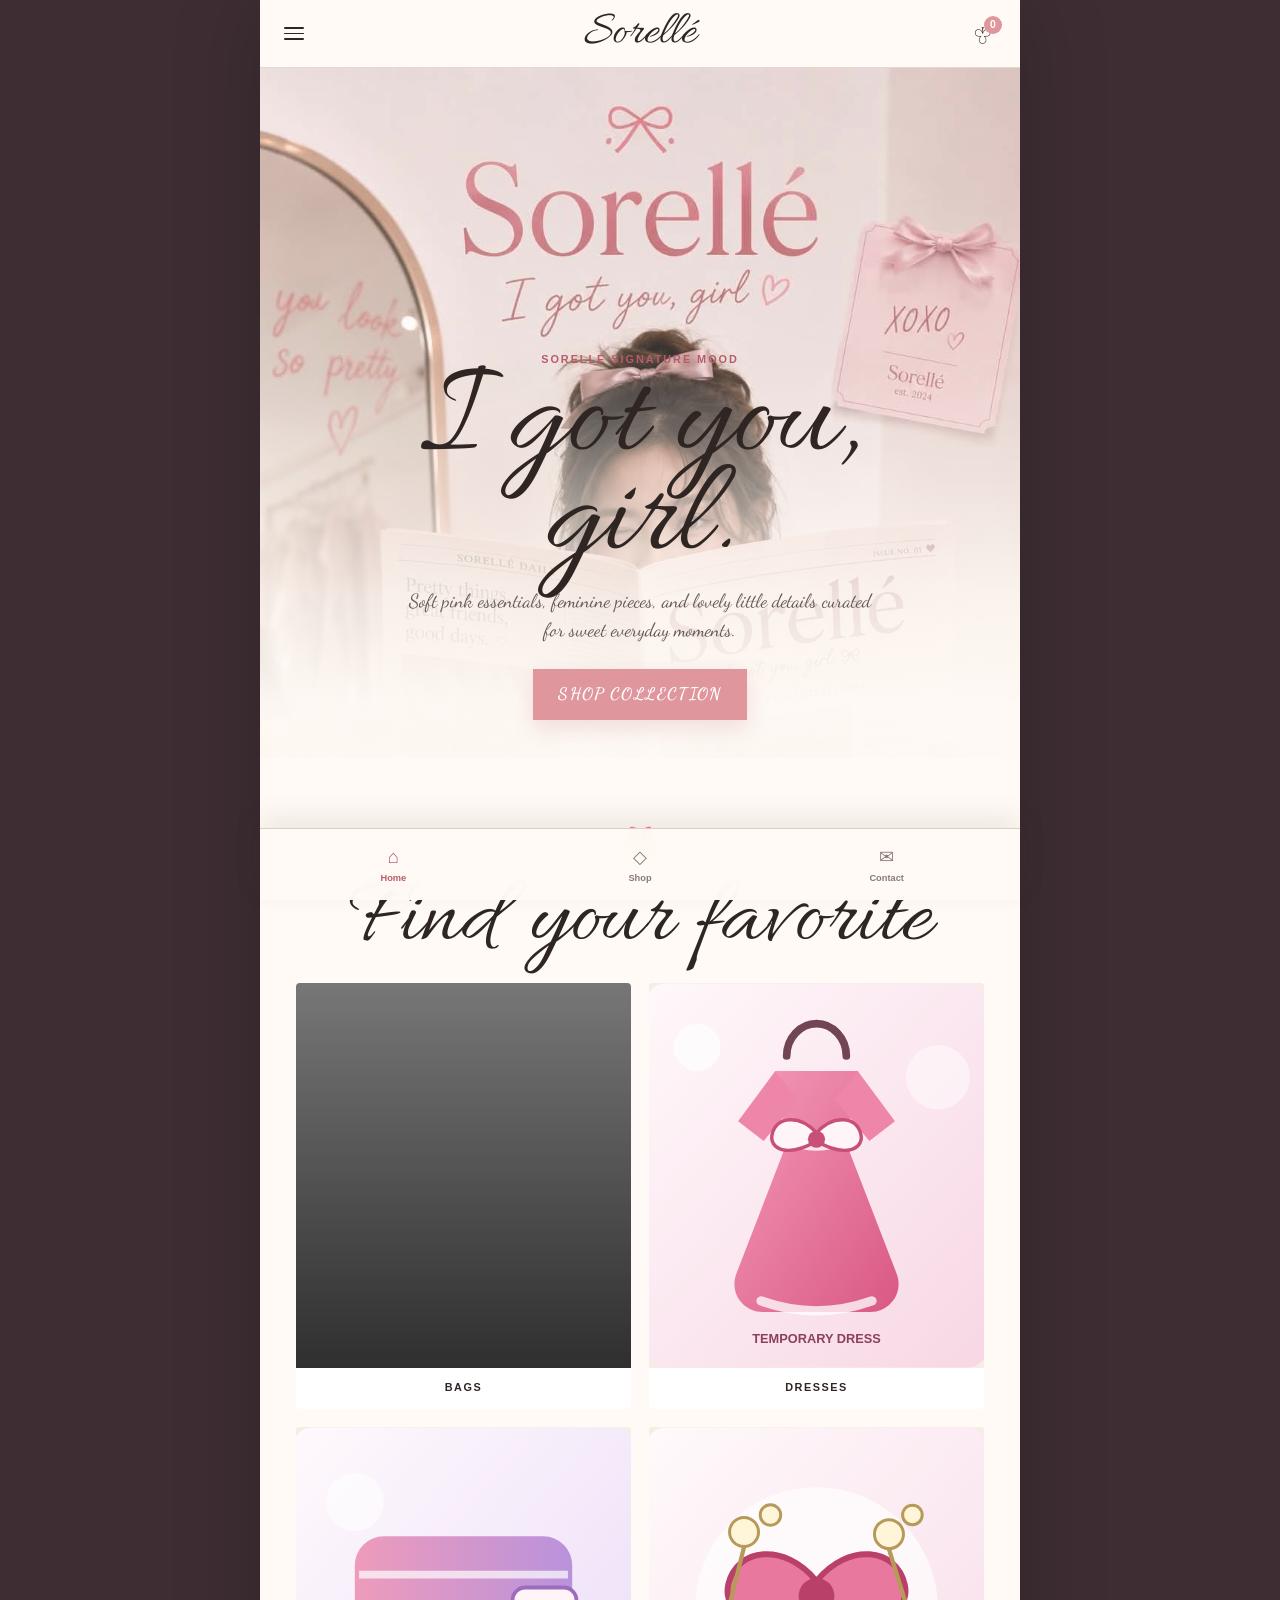
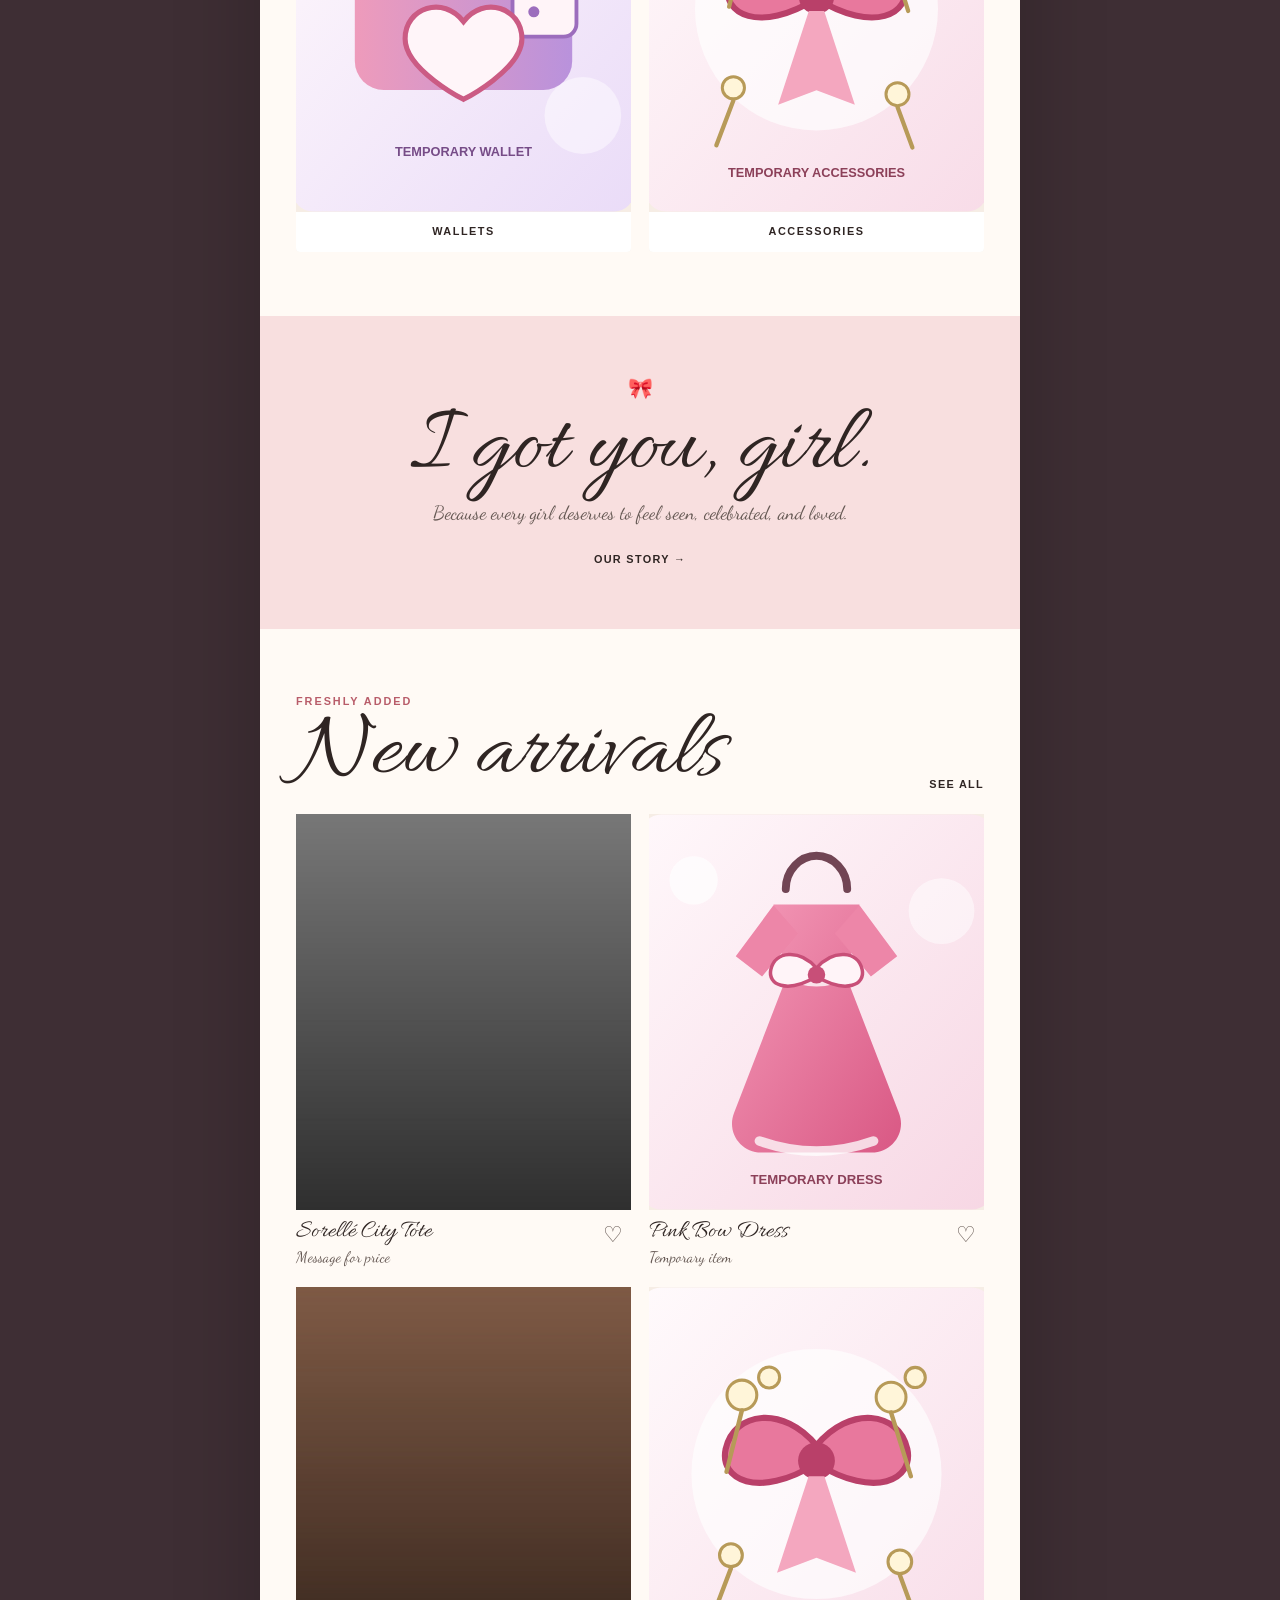
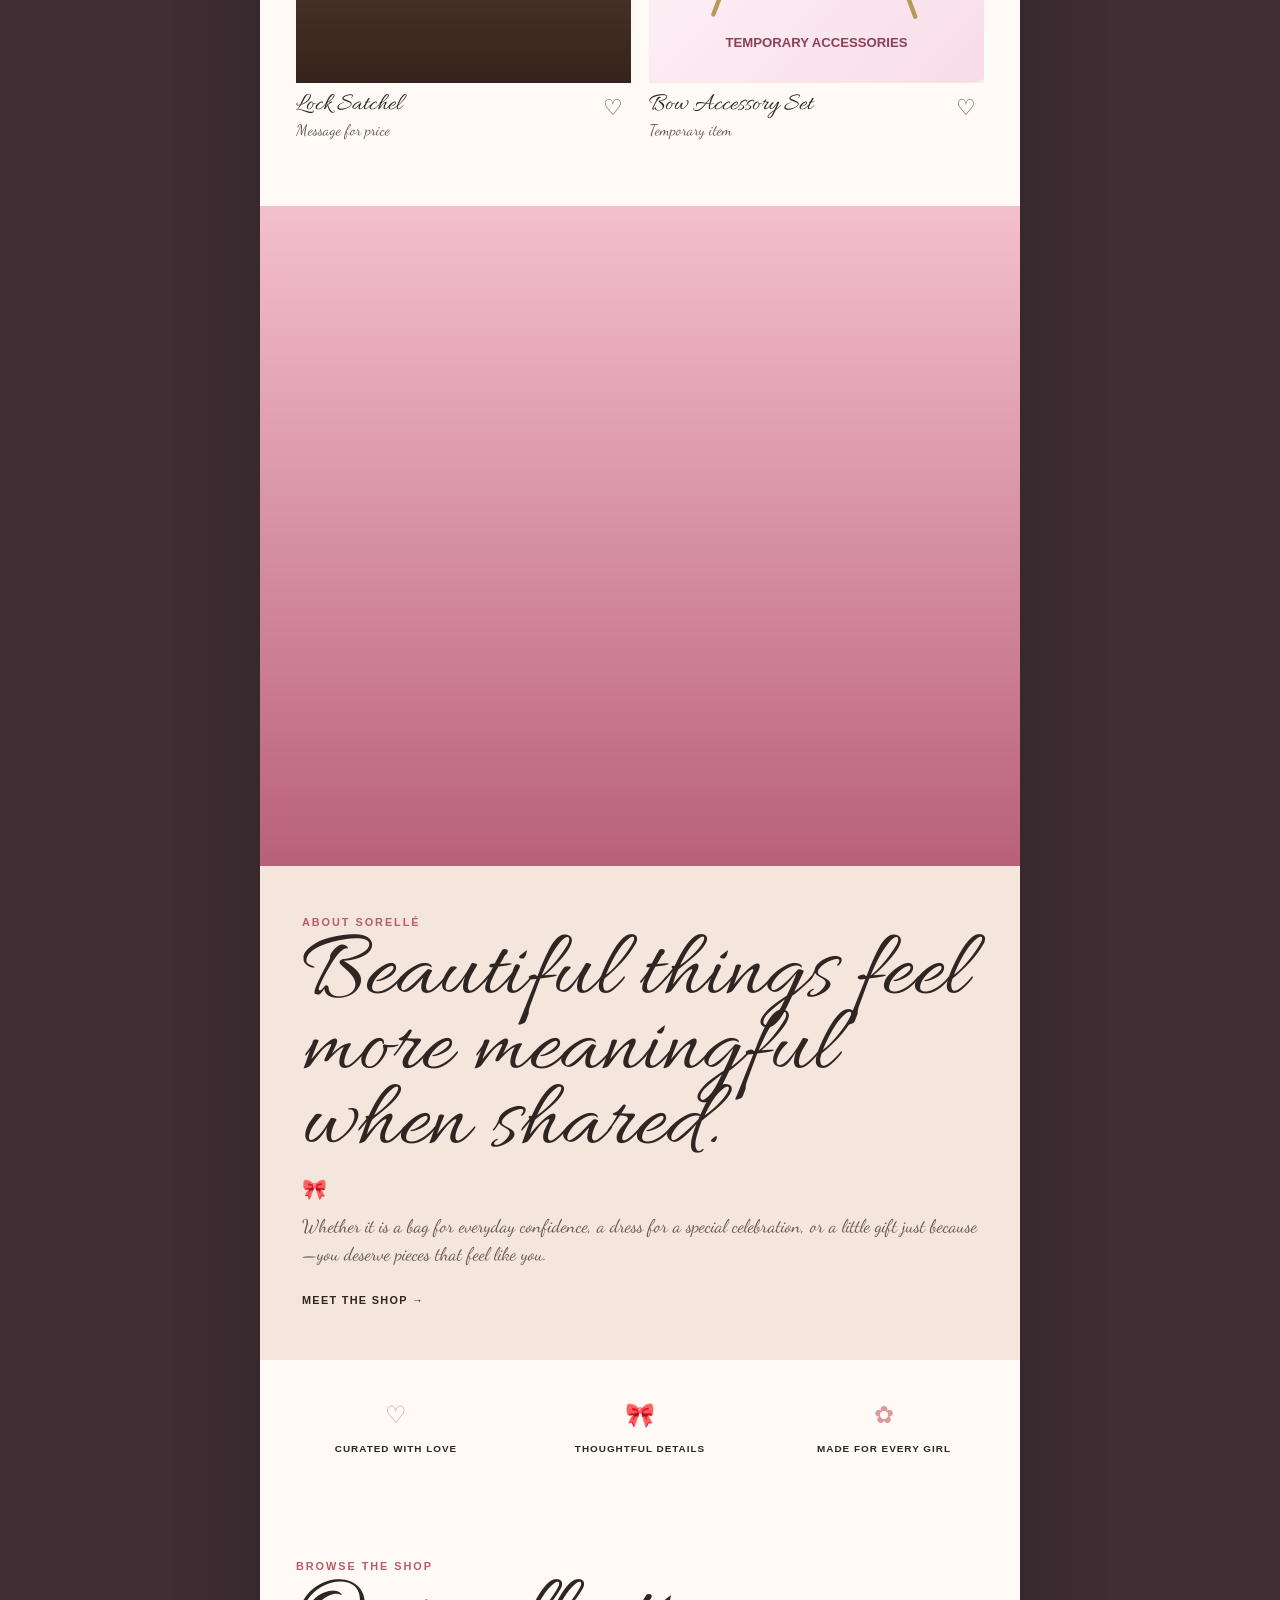
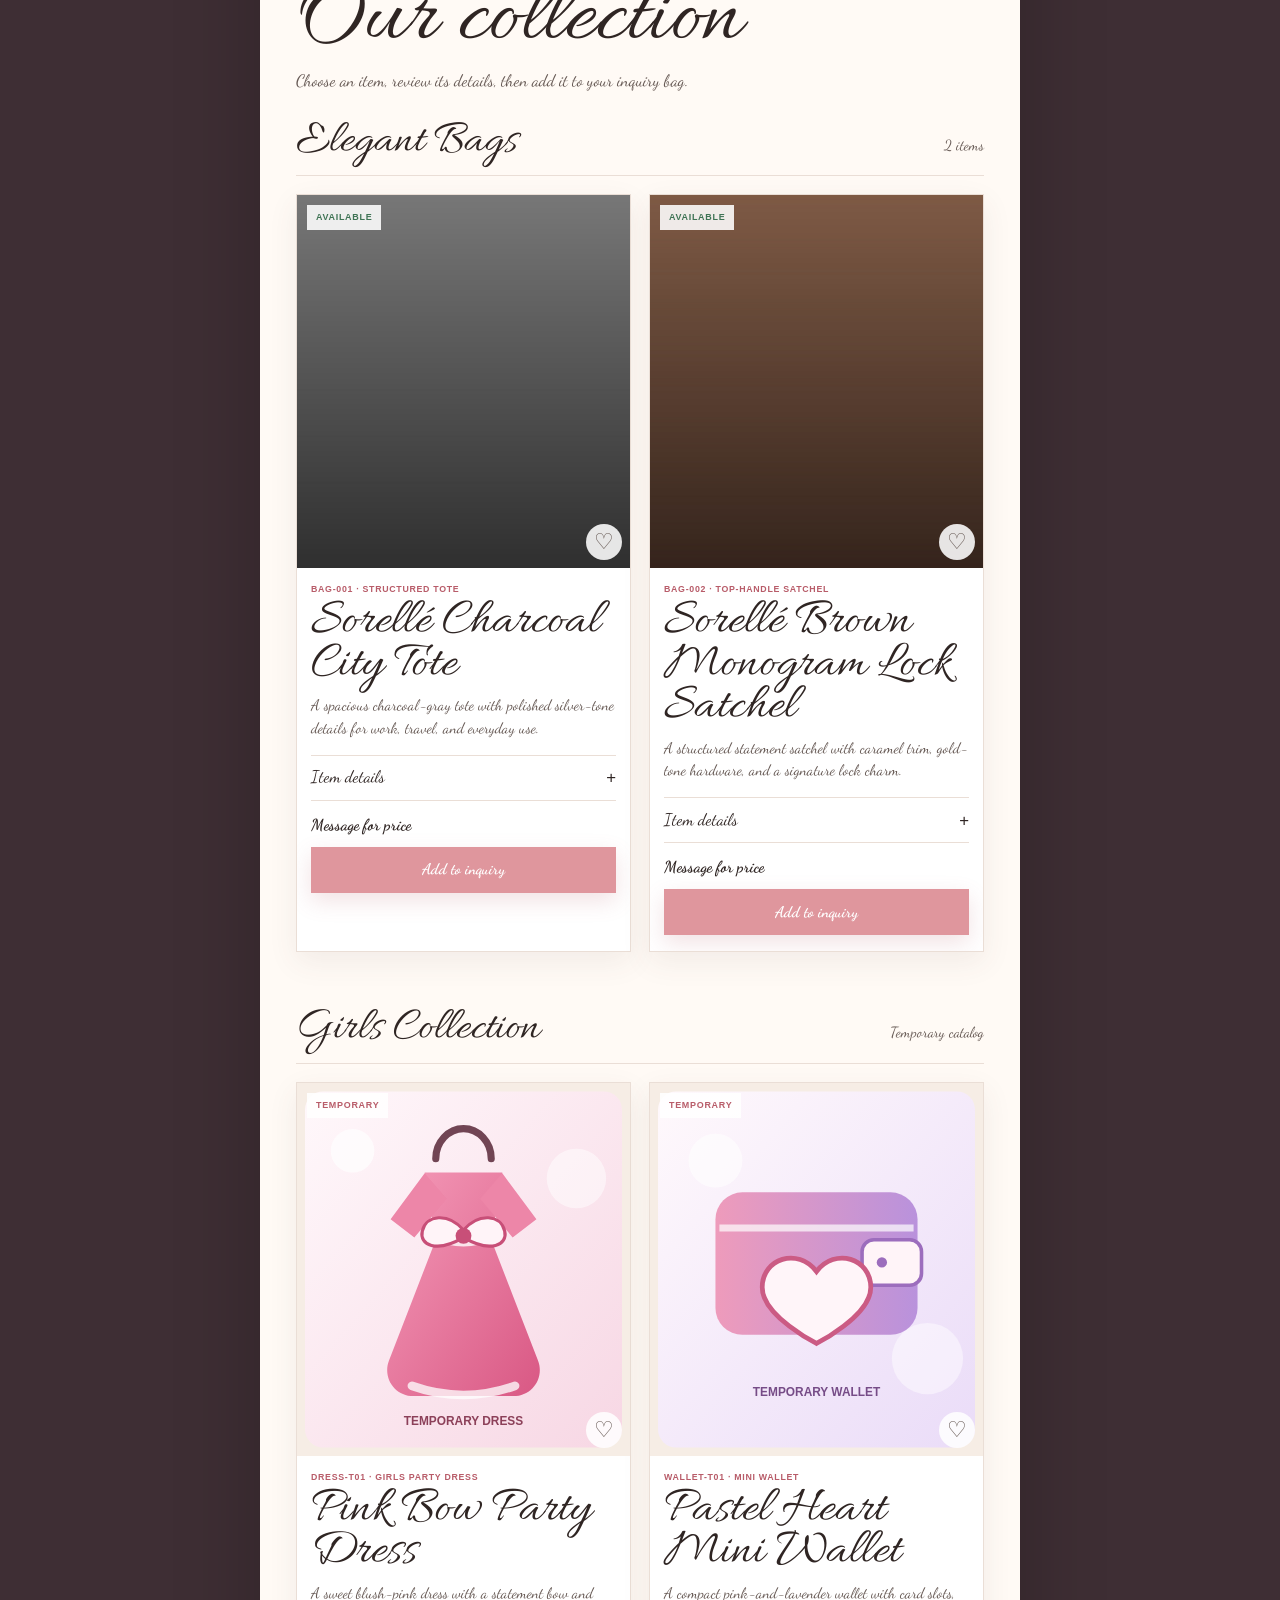
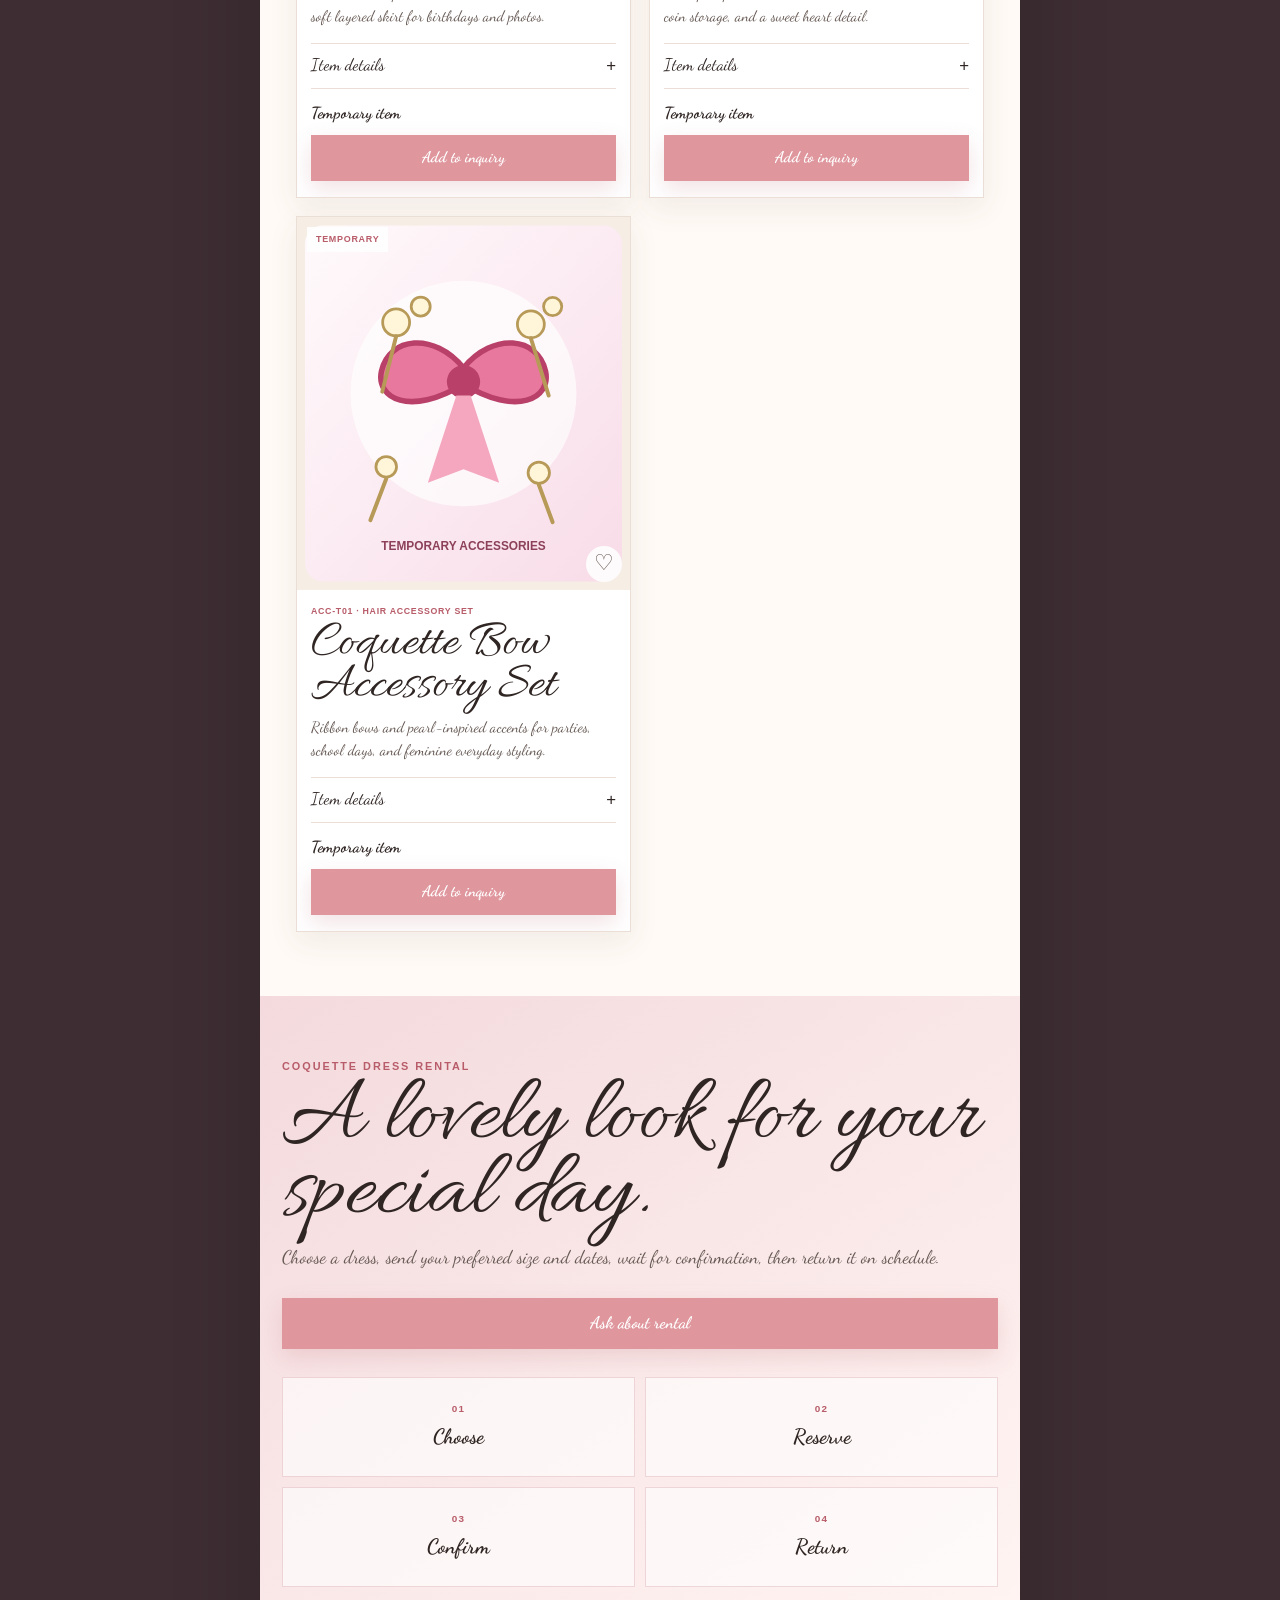
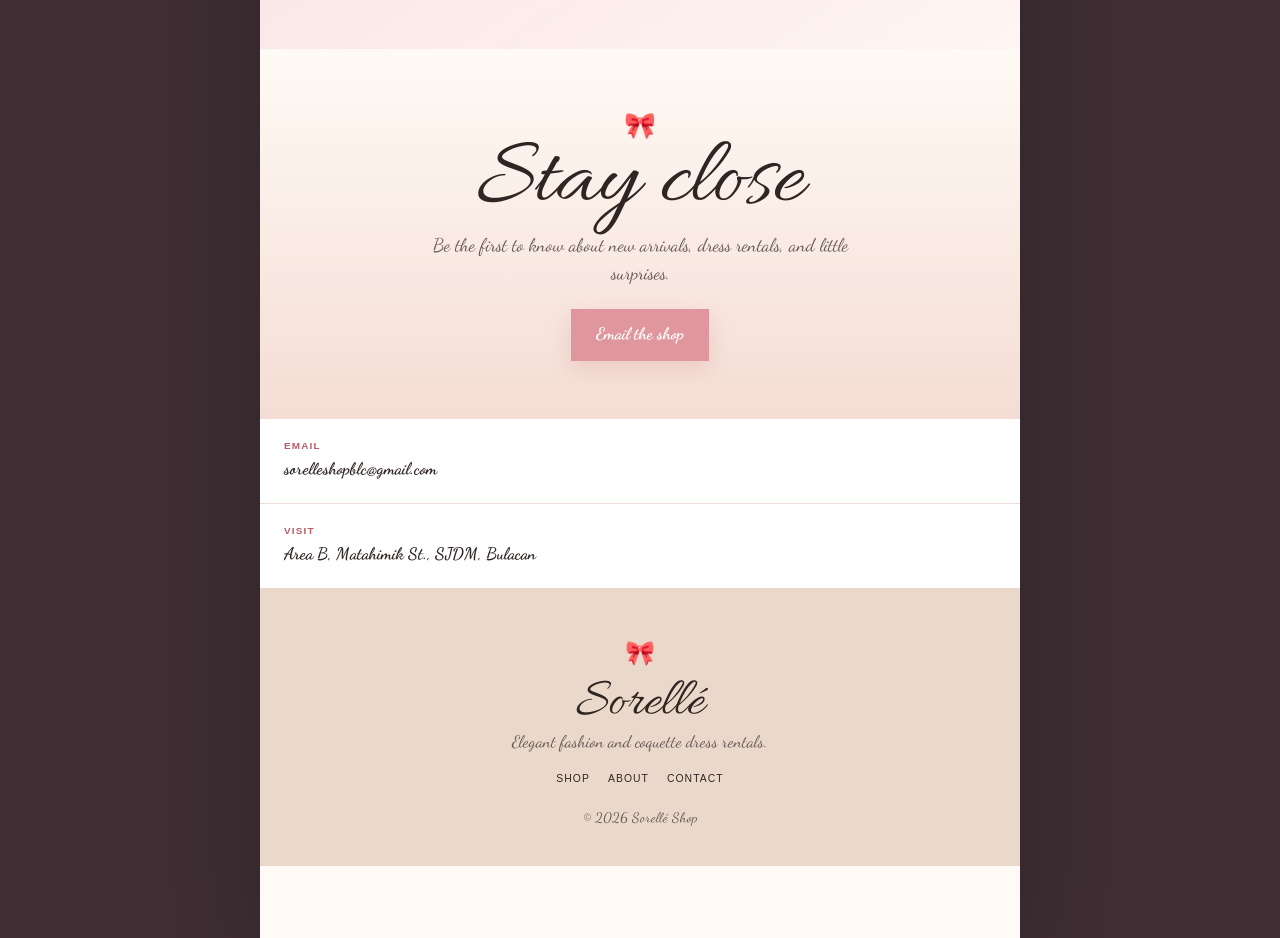
==== commit 4838d127: "Add files via upload" ====
--- a/index.html
+++ b/index.html
@@ -63,12 +63,12 @@
     <main id="main-content">
       <section id="home" class="hero-section">
         <div class="hero-media">
-          <img src="assets/images/bags/sorelle-brown-monogram-lock-satchel.jpg" alt="Elegant structured brown handbag" fetchpriority="high">
+          <img src="assets/images/sorelle-hero-campaign.png" alt="Sorellé campaign photo with a girl holding a Sorellé magazine in a soft pink room" fetchpriority="high">
           <div class="hero-overlay"></div>
           <div class="hero-copy">
-            <p class="eyebrow">Curated for every girl</p>
-            <h1>For you and<br>your best girls.</h1>
-            <p>A feminine collection of bags, dresses, wallets, accessories, and coquette rentals made for lovely moments.</p>
+            <p class="eyebrow">Sorellé signature mood</p>
+            <h1>I got you,<br>girl.</h1>
+            <p>Soft pink essentials, feminine pieces, and lovely little details curated for sweet everyday moments.</p>
             <a class="button button-primary hero-button" href="#shop">Shop collection</a>
           </div>
         </div>
--- a/assets/css/styles.css
+++ b/assets/css/styles.css
@@ -374,17 +374,17 @@
   width: 100%;
   height: 690px;
   object-fit: cover;
-  object-position: 58% center;
-  filter: sepia(0.12) saturate(0.72) brightness(1.05);
-  transform: scale(1.02);
+  object-position: center top;
+  filter: none;
+  transform: none;
 }
 
 .hero-overlay {
   position: absolute;
   inset: 0;
   background:
-    linear-gradient(180deg, rgba(255,250,245,0.04) 22%, rgba(255,250,245,0.48) 54%, rgba(255,250,245,0.98) 84%),
-    linear-gradient(90deg, rgba(255,248,242,0.25), transparent 62%);
+    linear-gradient(180deg, rgba(255,250,245,0.05) 16%, rgba(255,250,245,0.20) 44%, rgba(255,250,245,0.84) 76%, rgba(255,250,245,0.98) 92%),
+    linear-gradient(90deg, rgba(255,248,242,0.14), transparent 62%);
 }
 
 .hero-copy {
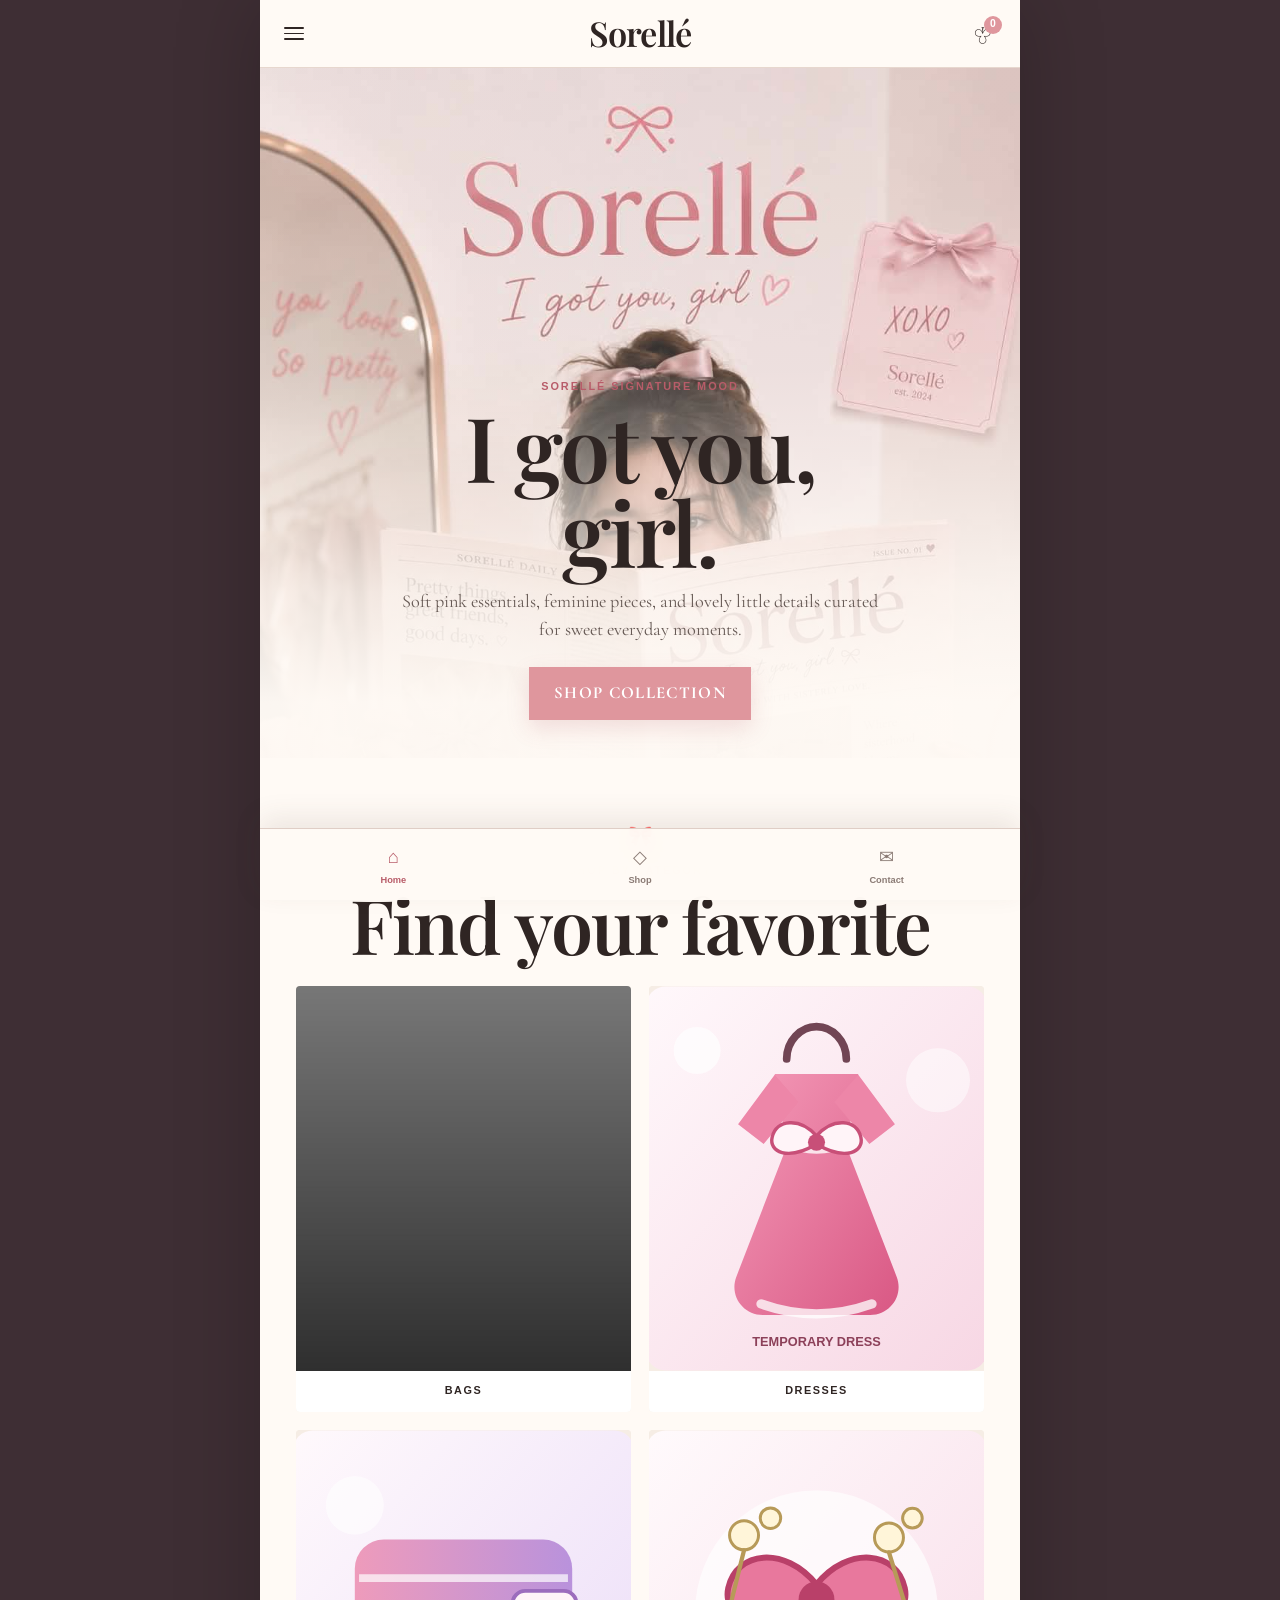
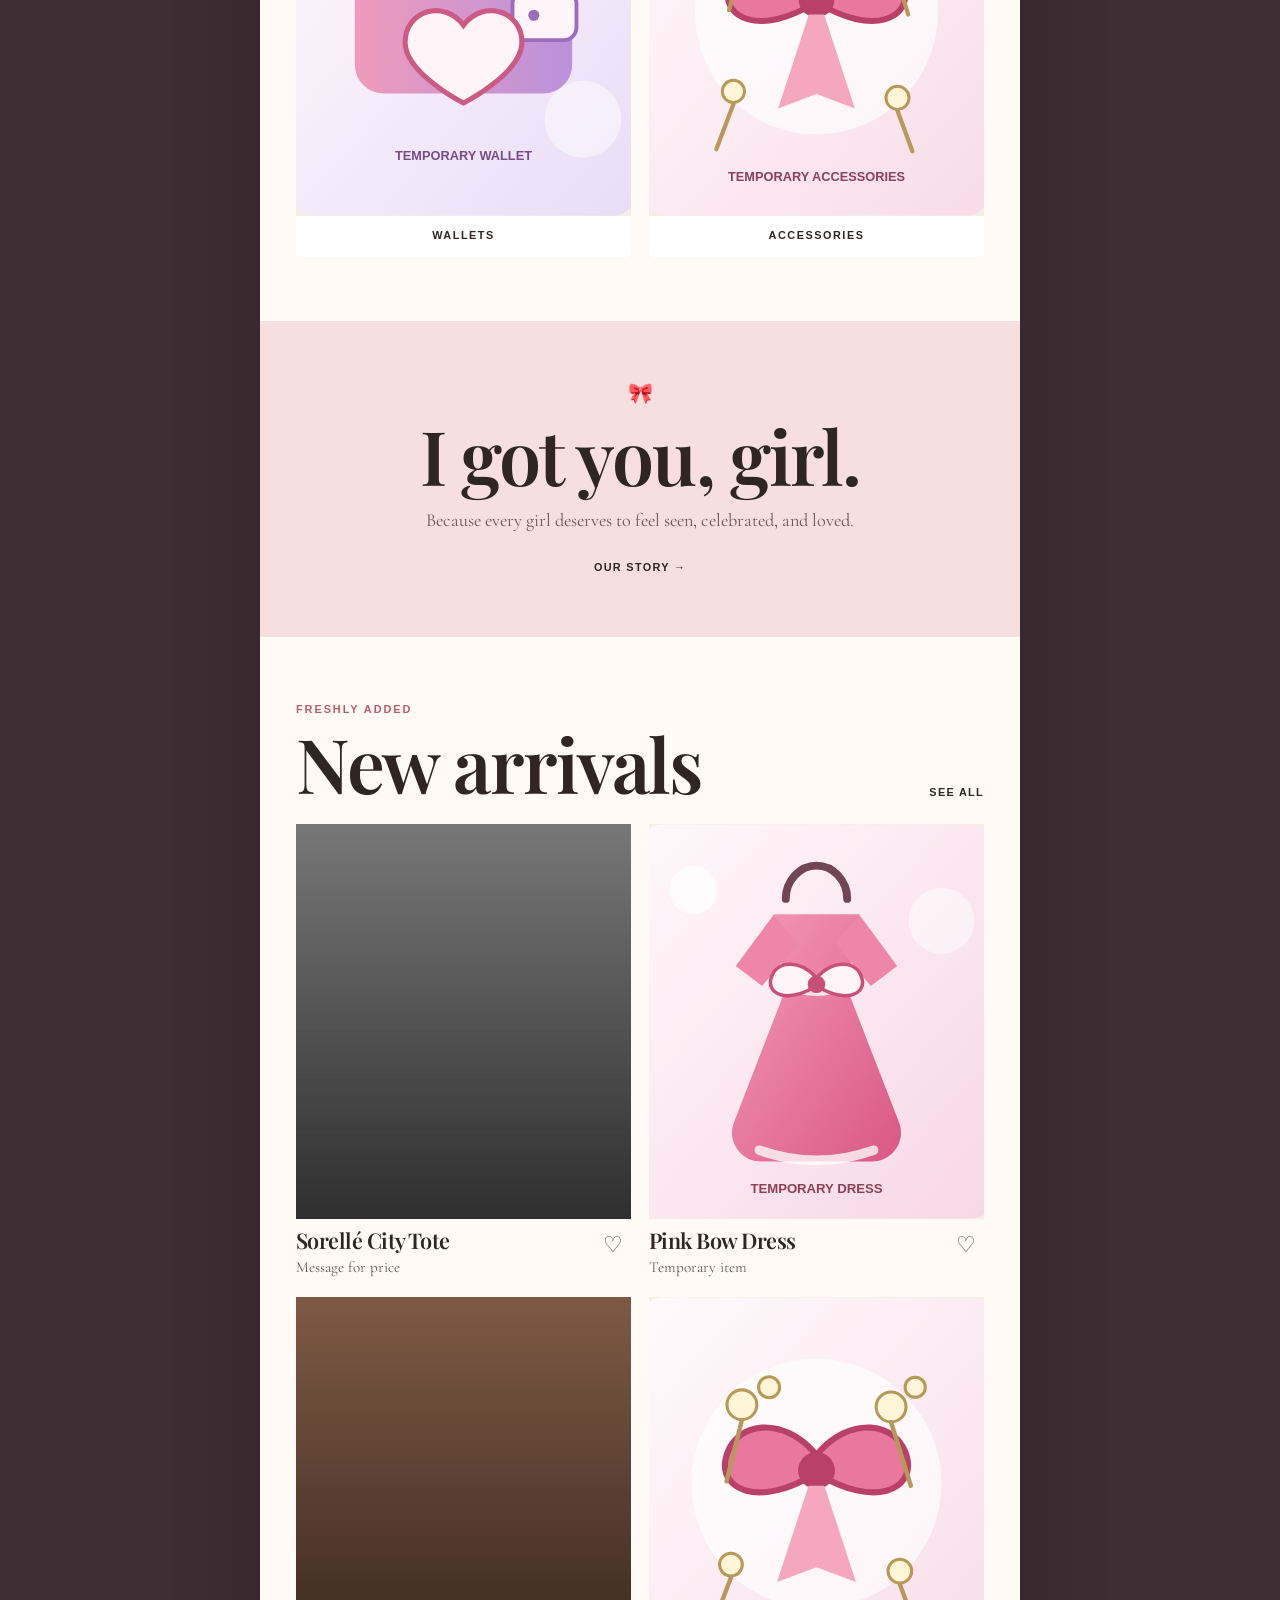
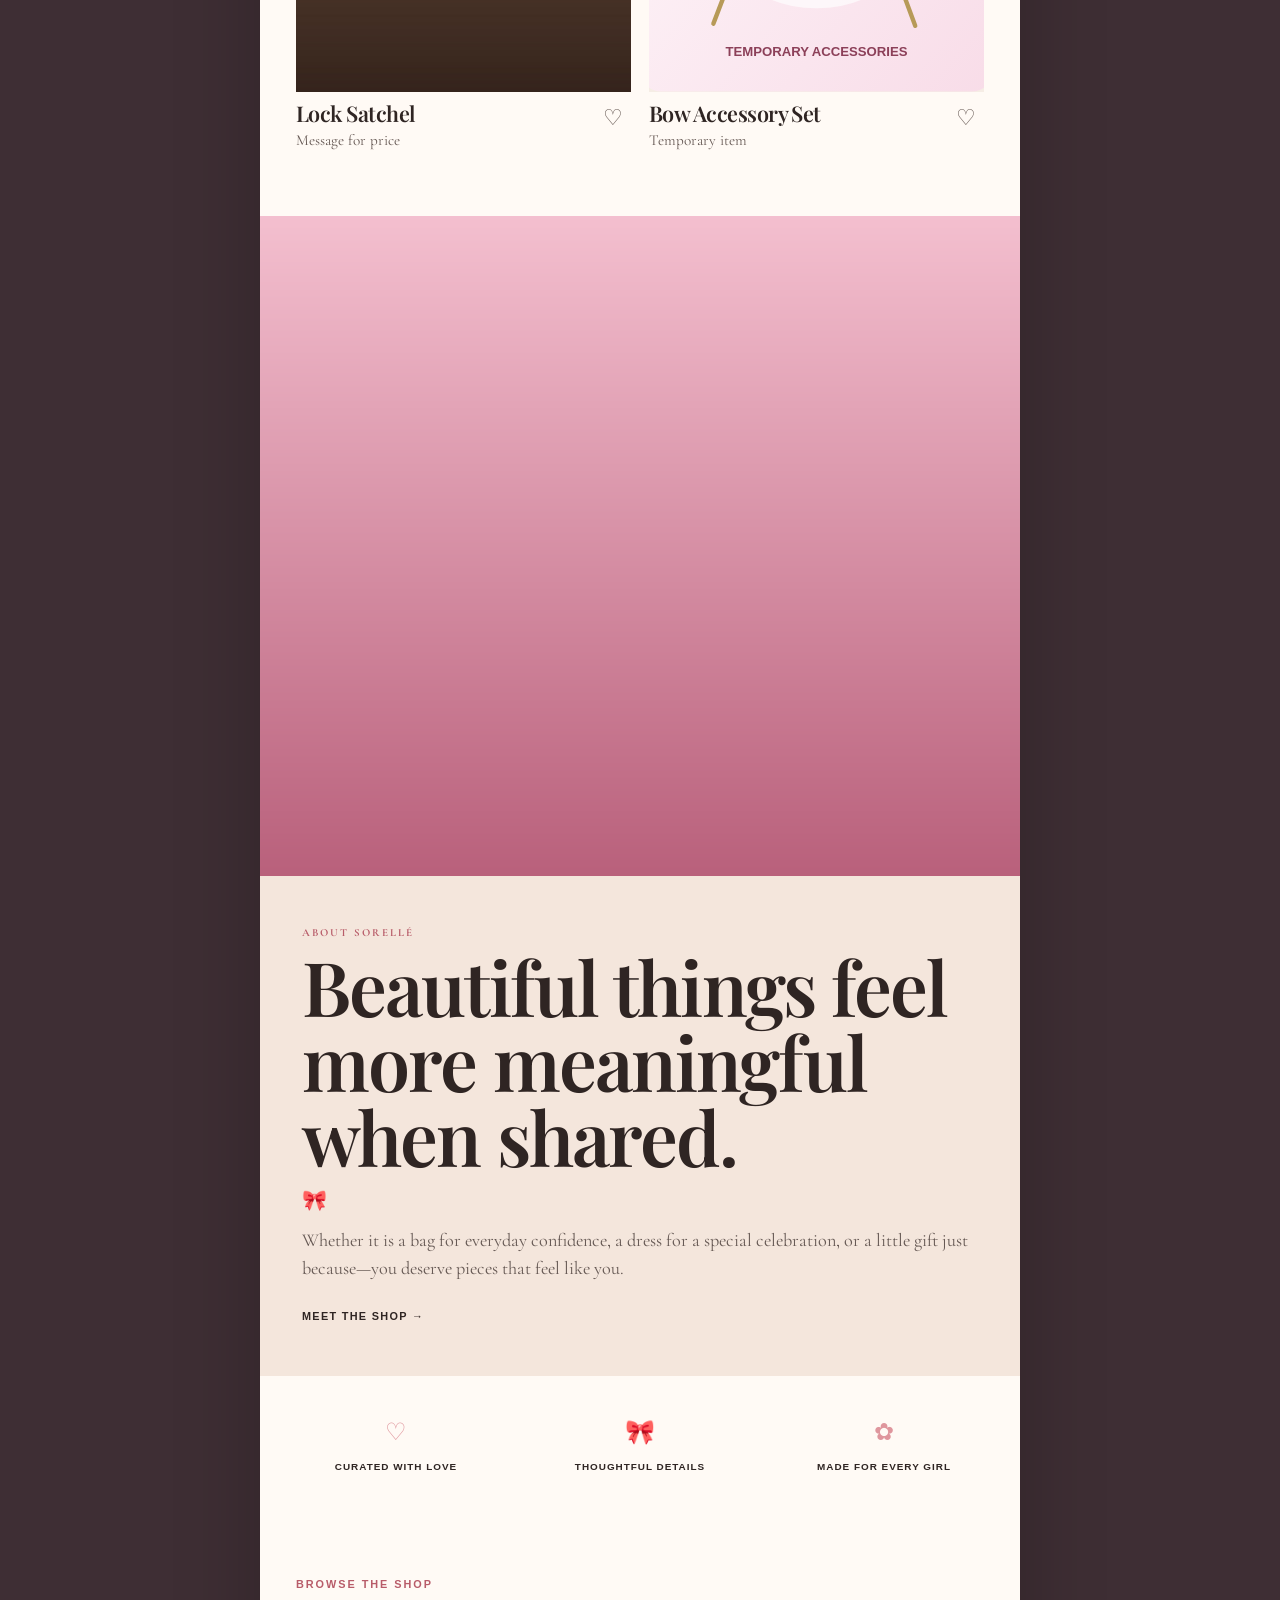
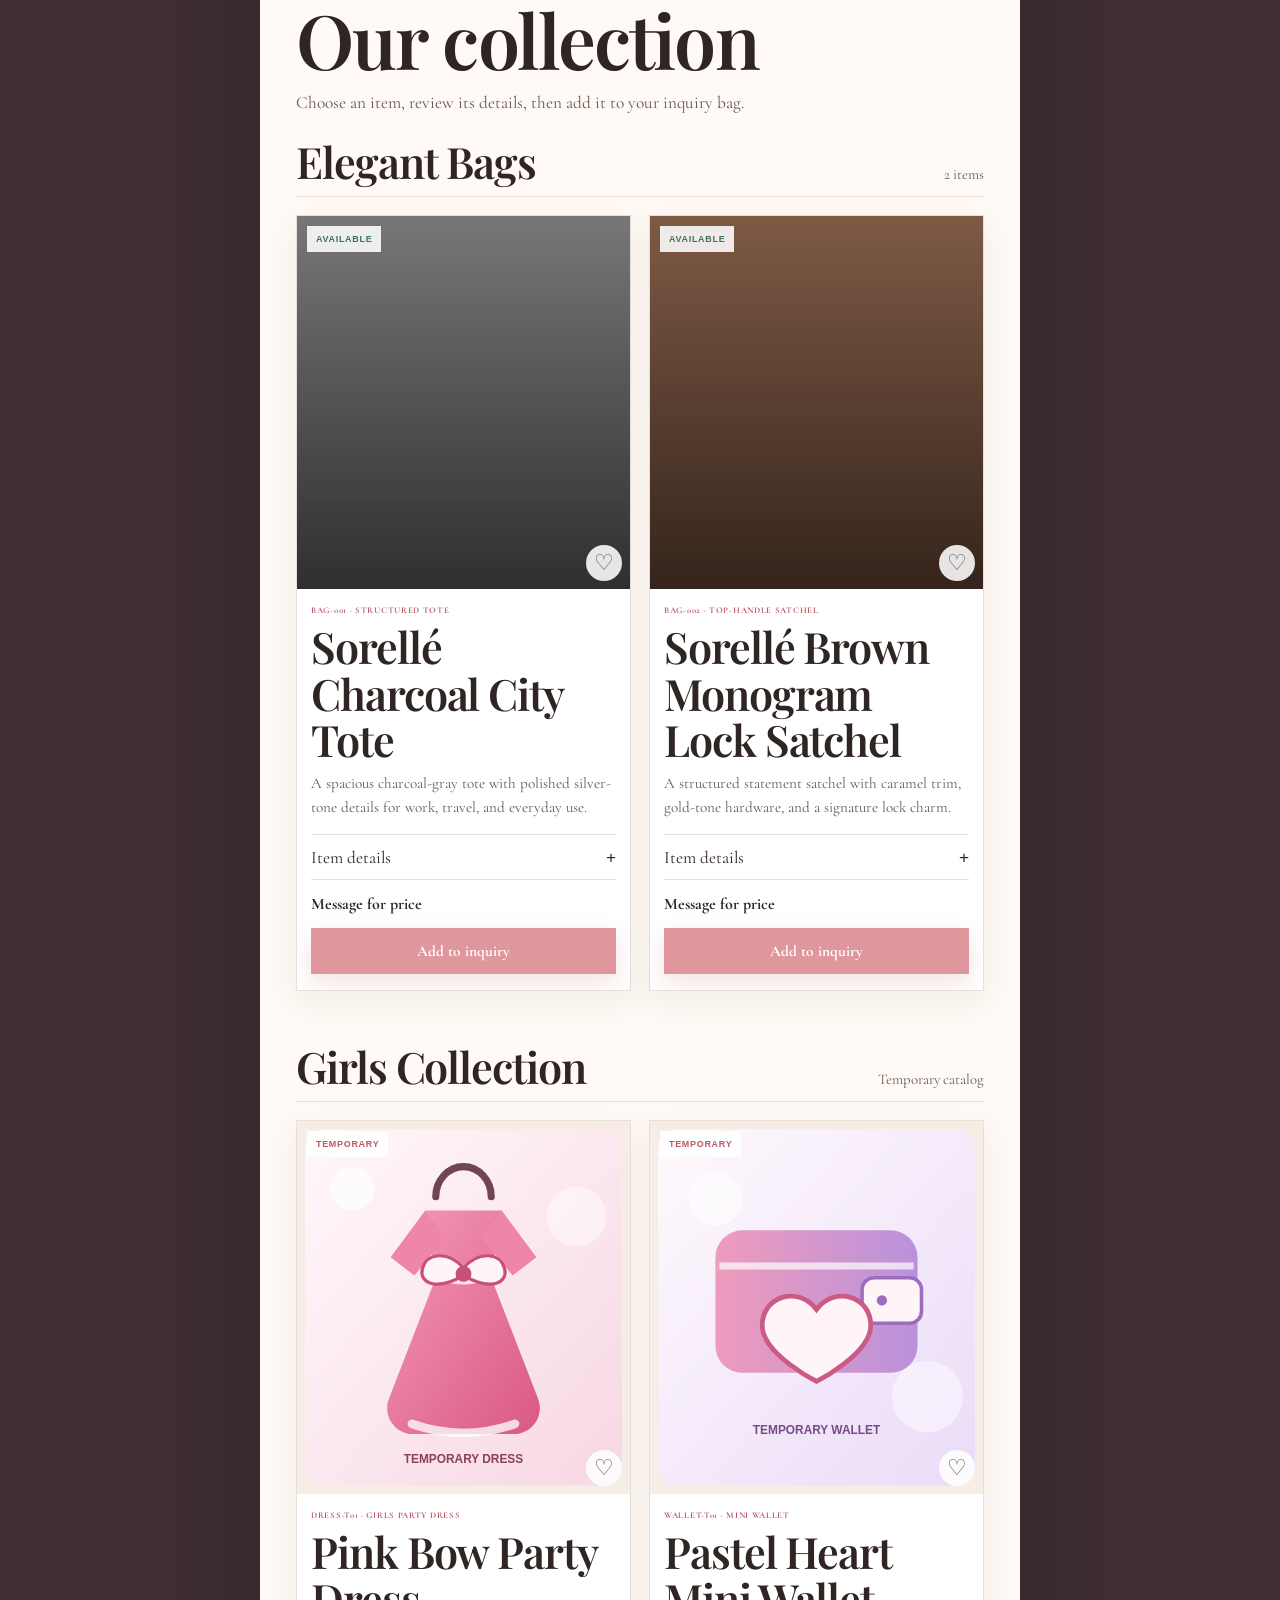
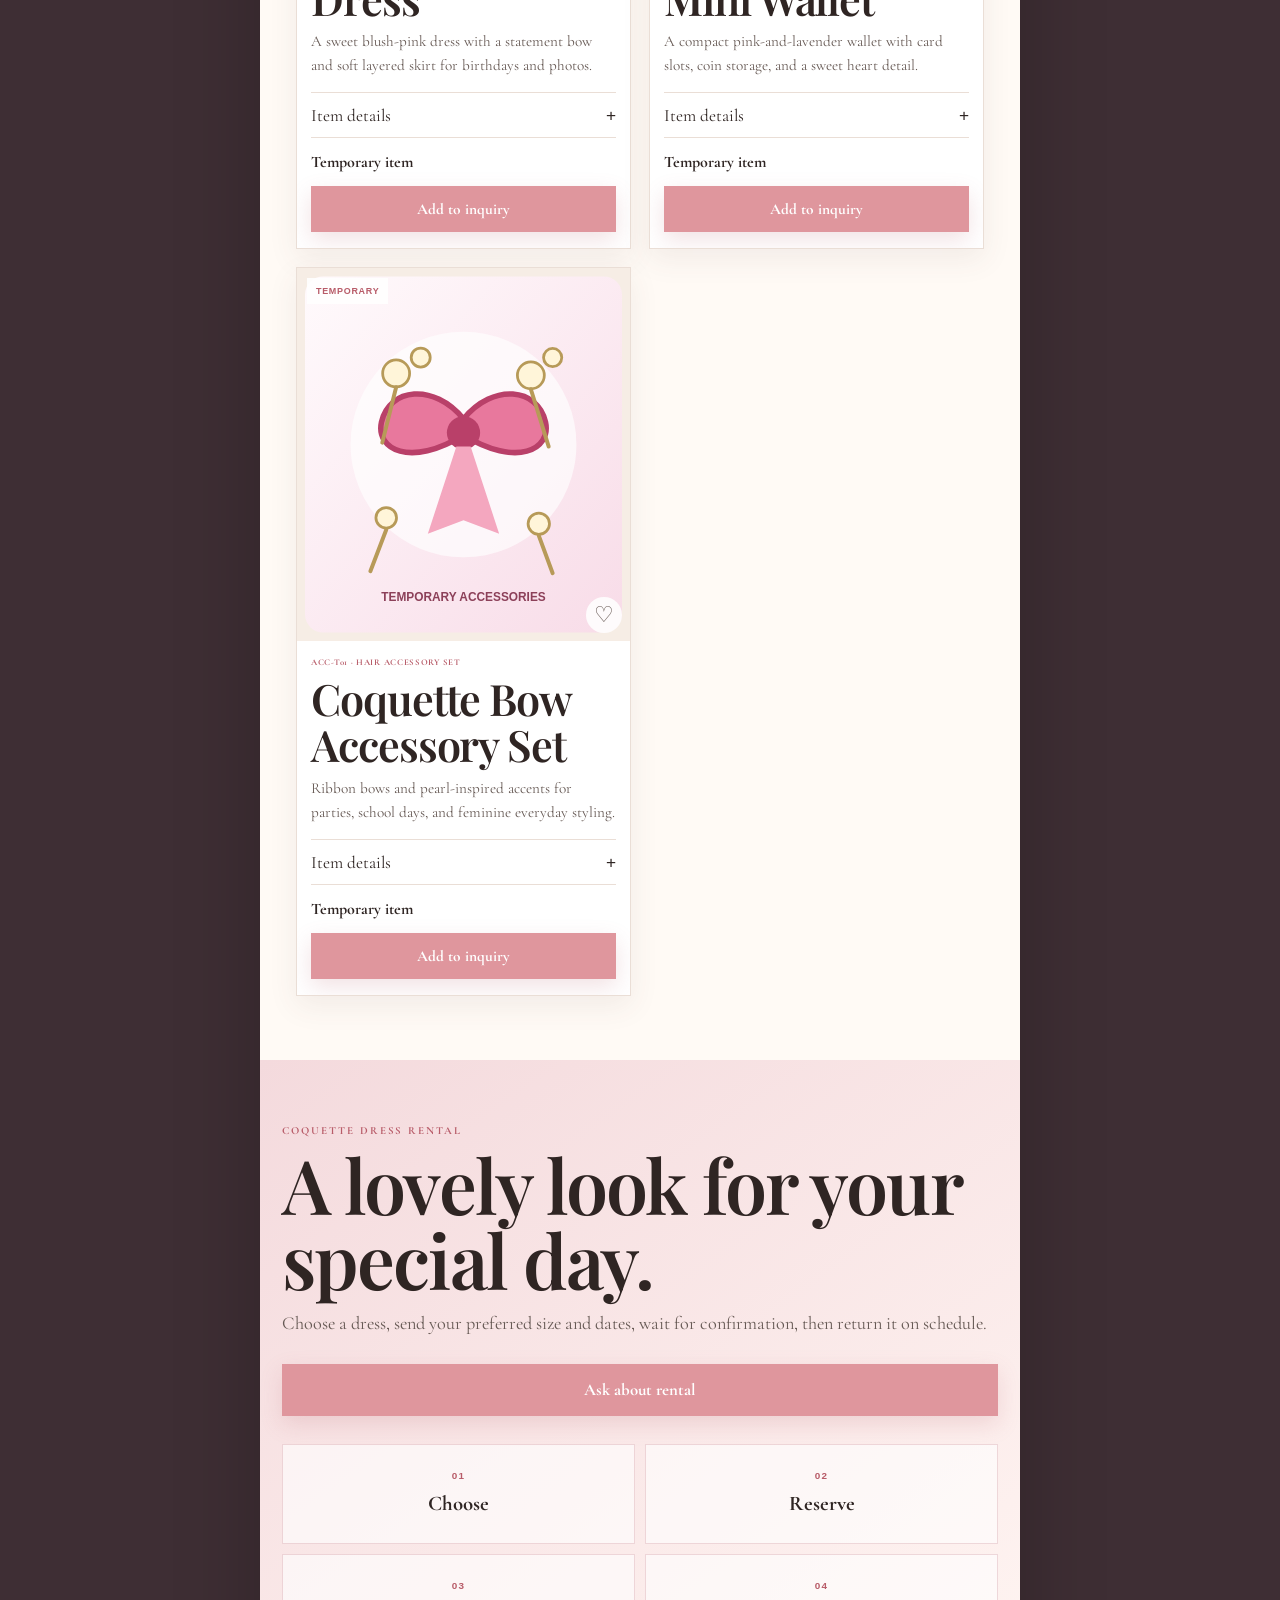
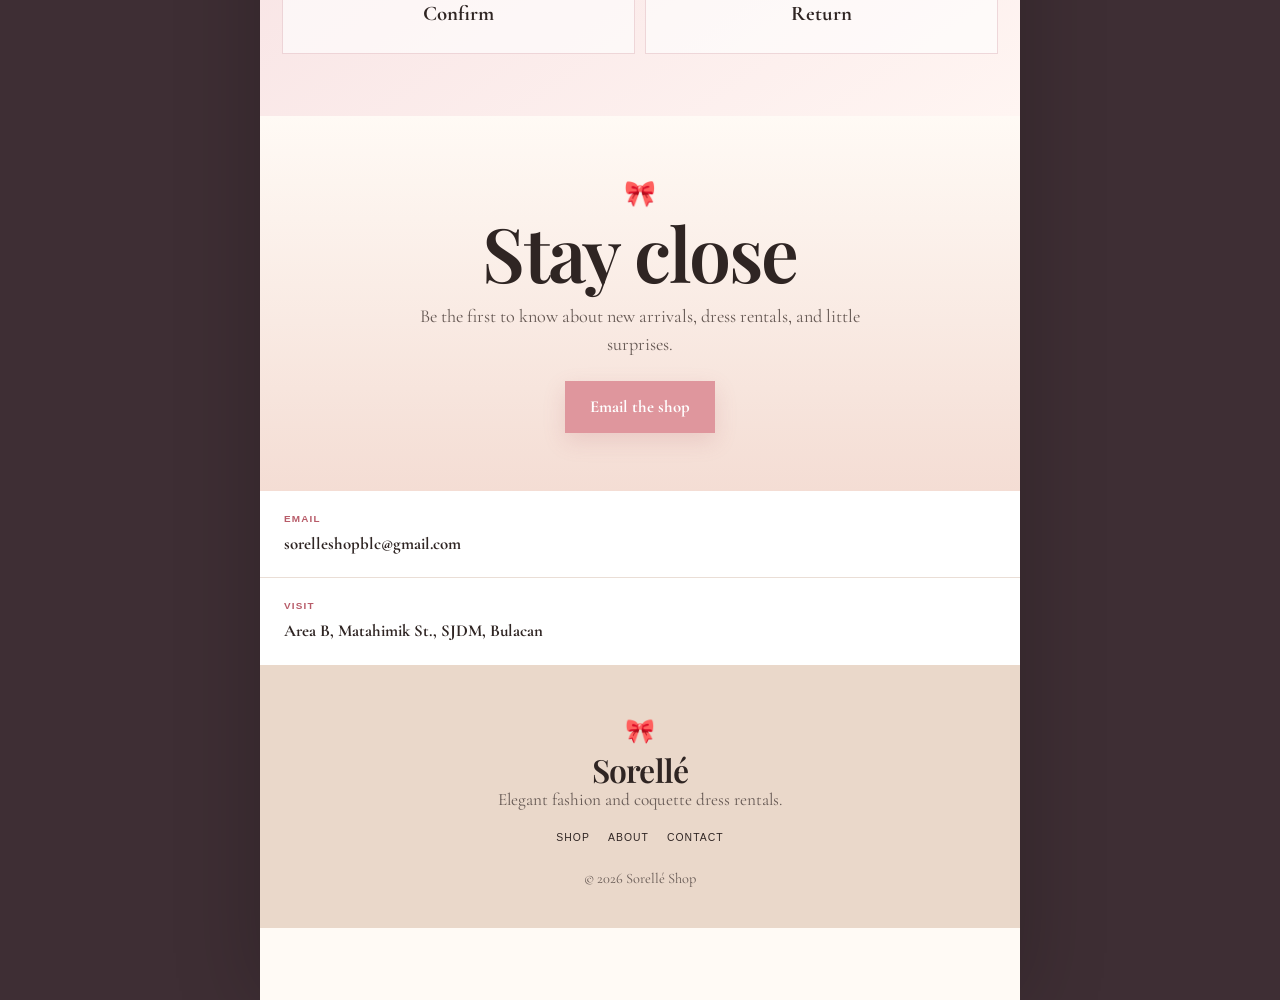
==== commit 18b9d3c9: "Add files via upload" ====
--- a/index.html
+++ b/index.html
@@ -8,7 +8,7 @@
   <title>Sorellé Shop</title>
   <link rel="preconnect" href="https://fonts.googleapis.com">
   <link rel="preconnect" href="https://fonts.gstatic.com" crossorigin>
-  <link href="https://fonts.googleapis.com/css2?family=Allura&family=Dancing+Script:wght@400;500;600;700&display=swap" rel="stylesheet">
+  <link href="https://fonts.googleapis.com/css2?family=Cormorant+Garamond:wght@400;500;600&family=Playfair+Display:wght@500;600;700&display=swap" rel="stylesheet">
   <link rel="stylesheet" href="assets/css/styles.css">
 </head>
 <body>
--- a/assets/css/styles.css
+++ b/assets/css/styles.css
@@ -11,8 +11,8 @@
   --white: #ffffff;
   --shadow: 0 16px 44px rgba(94, 67, 63, 0.12);
   --shadow-soft: 0 10px 28px rgba(94, 67, 63, 0.08);
-  --display: "Allura", "Brush Script MT", cursive;
-  --body: "Dancing Script", "Segoe Print", cursive;
+  --display: "Playfair Display", Georgia, serif;
+  --body: "Cormorant Garamond", Georgia, serif;
   --header-height: 68px;
   --bottom-nav-height: 72px;
 }
@@ -1136,3 +1136,98 @@
     animation-duration: 0.01ms !important;
   }
 }
+
+
+/* Playfair Display titles + Cormorant Garamond body */
+body {
+  font-size: 1.08rem;
+  line-height: 1.58;
+}
+
+h1,
+h2,
+h3,
+h4,
+.brand,
+.drawer-title,
+.footer-brand {
+  font-family: var(--display);
+  font-weight: 600;
+  letter-spacing: -0.025em;
+}
+
+p,
+li,
+dd,
+dt,
+summary,
+.bag-intro,
+.drawer-note p,
+.product-copy p,
+.about-copy p,
+.rental-copy p,
+.contact-art p {
+  font-family: var(--body);
+}
+
+.brand {
+  font-size: clamp(1.55rem, 6.5vw, 2.15rem);
+  line-height: 1.05;
+}
+
+.drawer-title {
+  font-size: 1.75rem;
+}
+
+.hero-copy h1 {
+  font-size: clamp(3.15rem, 14vw, 5.6rem);
+  line-height: 0.95;
+}
+
+.section-heading h2,
+.section-row h2,
+.love-note h2,
+.about-copy h2,
+.rental-copy h2,
+.contact-art h2 {
+  font-size: clamp(2.7rem, 11.5vw, 4.7rem);
+  line-height: 1;
+}
+
+.mini-product-meta h3 {
+  font-size: 1.35rem;
+  line-height: 1.1;
+}
+
+.collection-block-heading h3 {
+  font-size: clamp(1.8rem, 7vw, 2.7rem);
+  line-height: 1;
+}
+
+.product-copy h4 {
+  font-size: clamp(1.75rem, 7.5vw, 2.7rem);
+  line-height: 1.08;
+}
+
+.footer-brand {
+  font-size: 2rem;
+}
+
+.hero-copy p:not(.eyebrow),
+.love-note p,
+.about-copy > p:not(.eyebrow),
+.rental-copy > p:not(.eyebrow),
+.contact-art > p:not(.eyebrow) {
+  font-size: 1.14rem;
+  line-height: 1.55;
+}
+
+@media (max-width: 360px) {
+  .brand {
+    font-size: 1.45rem;
+  }
+
+  .hero-copy h1 {
+    font-size: 2.85rem;
+  }
+}
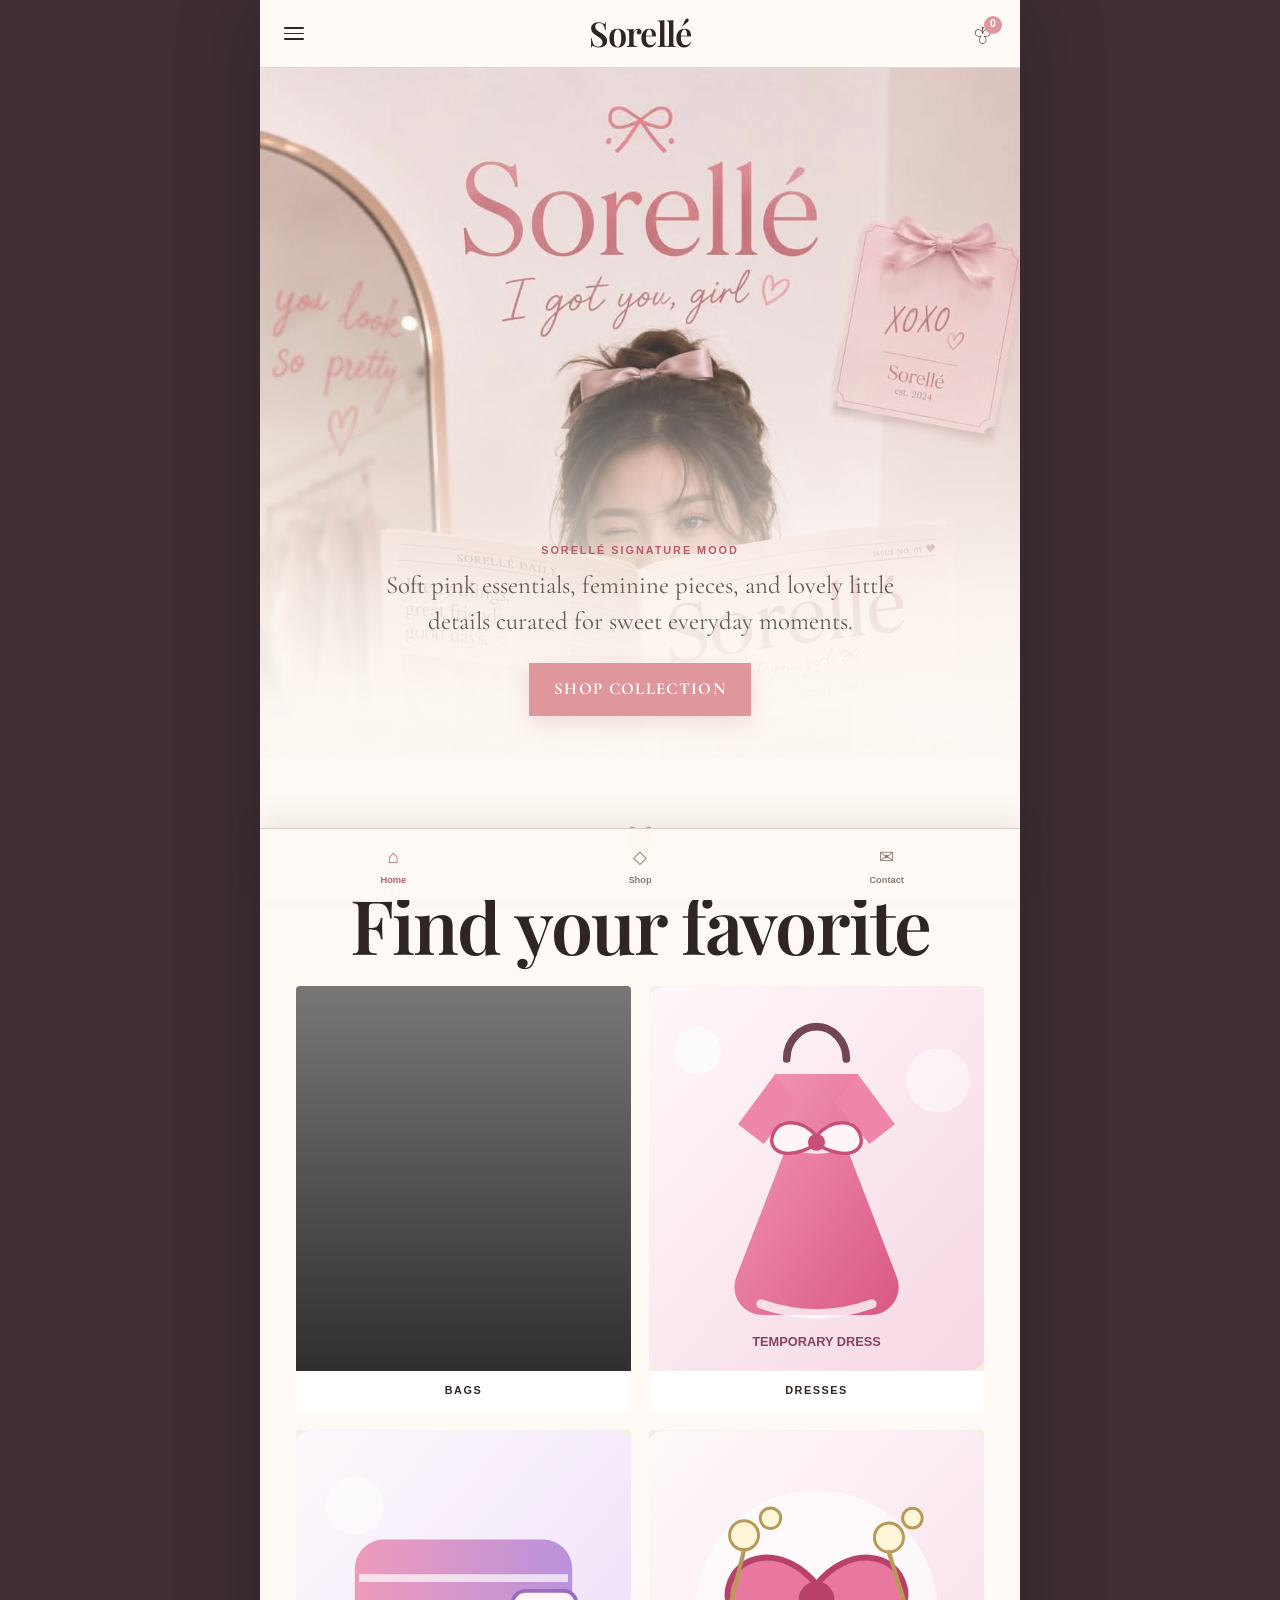
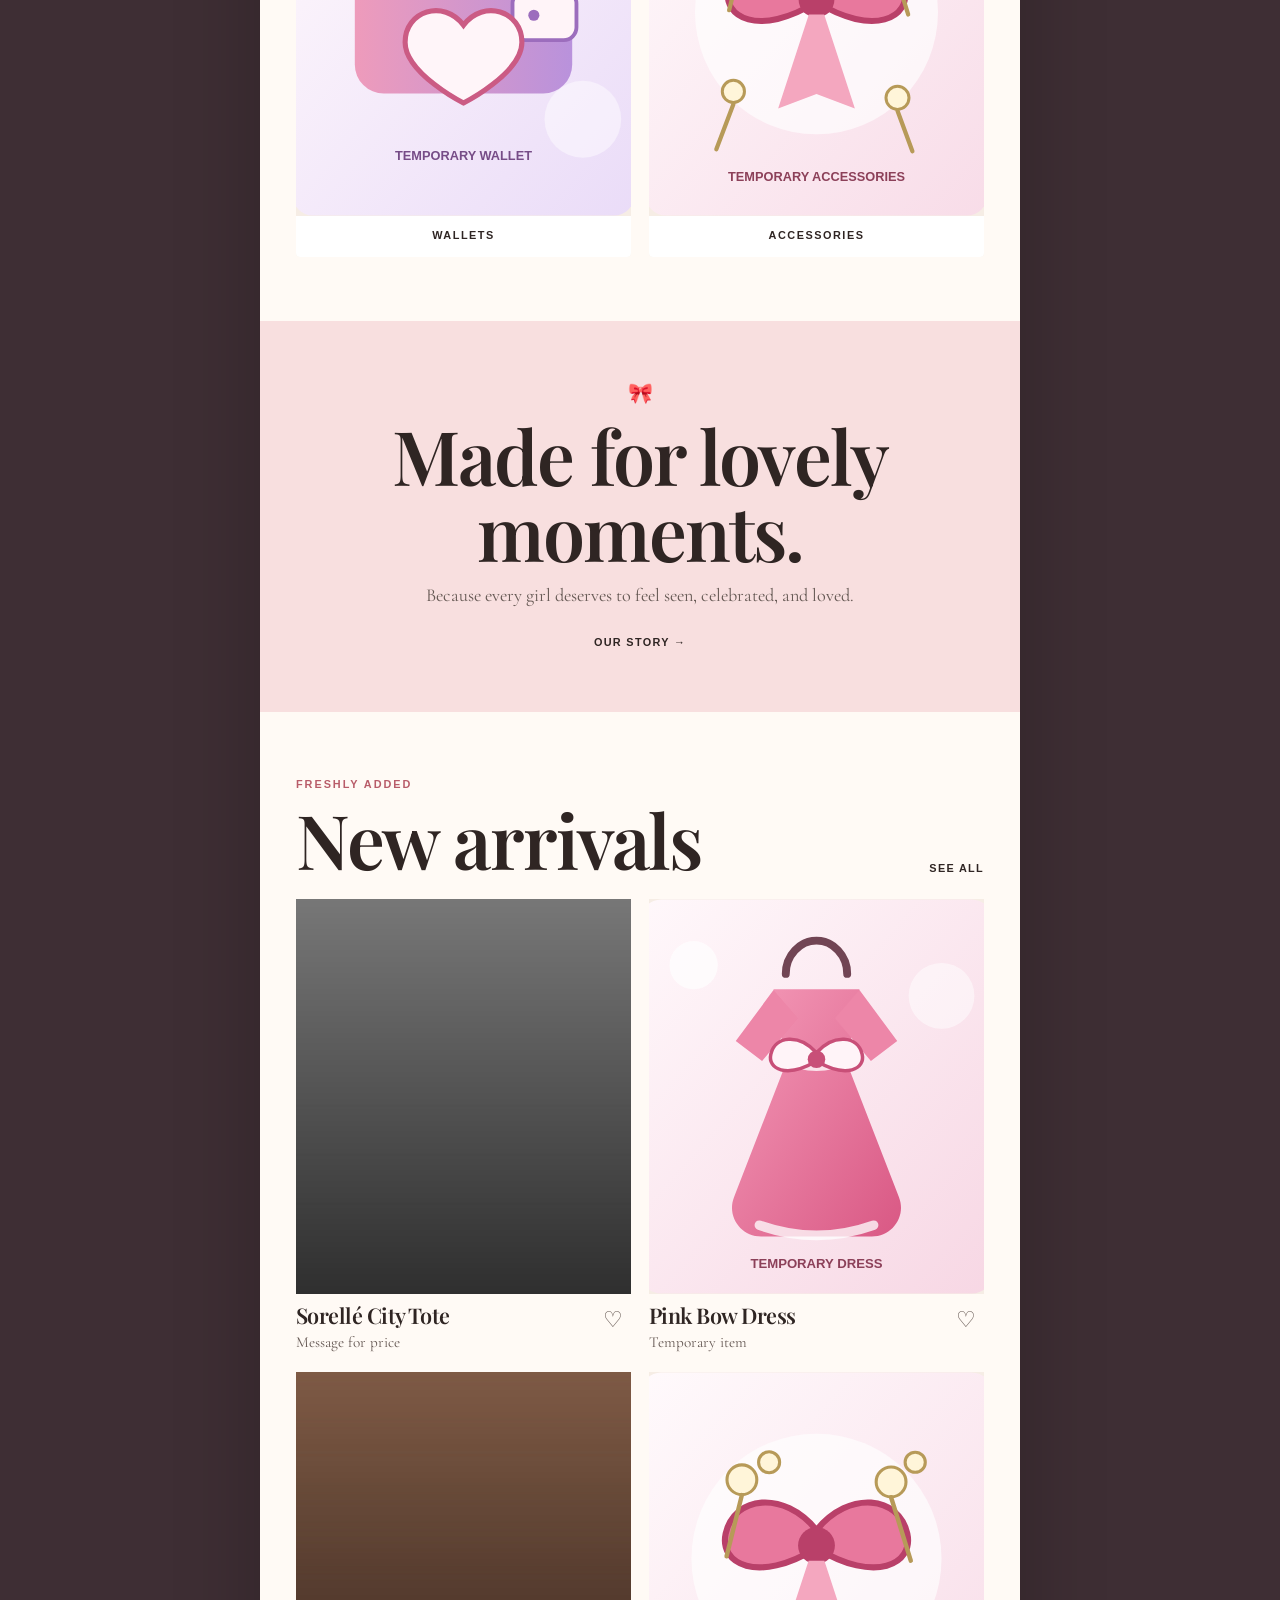
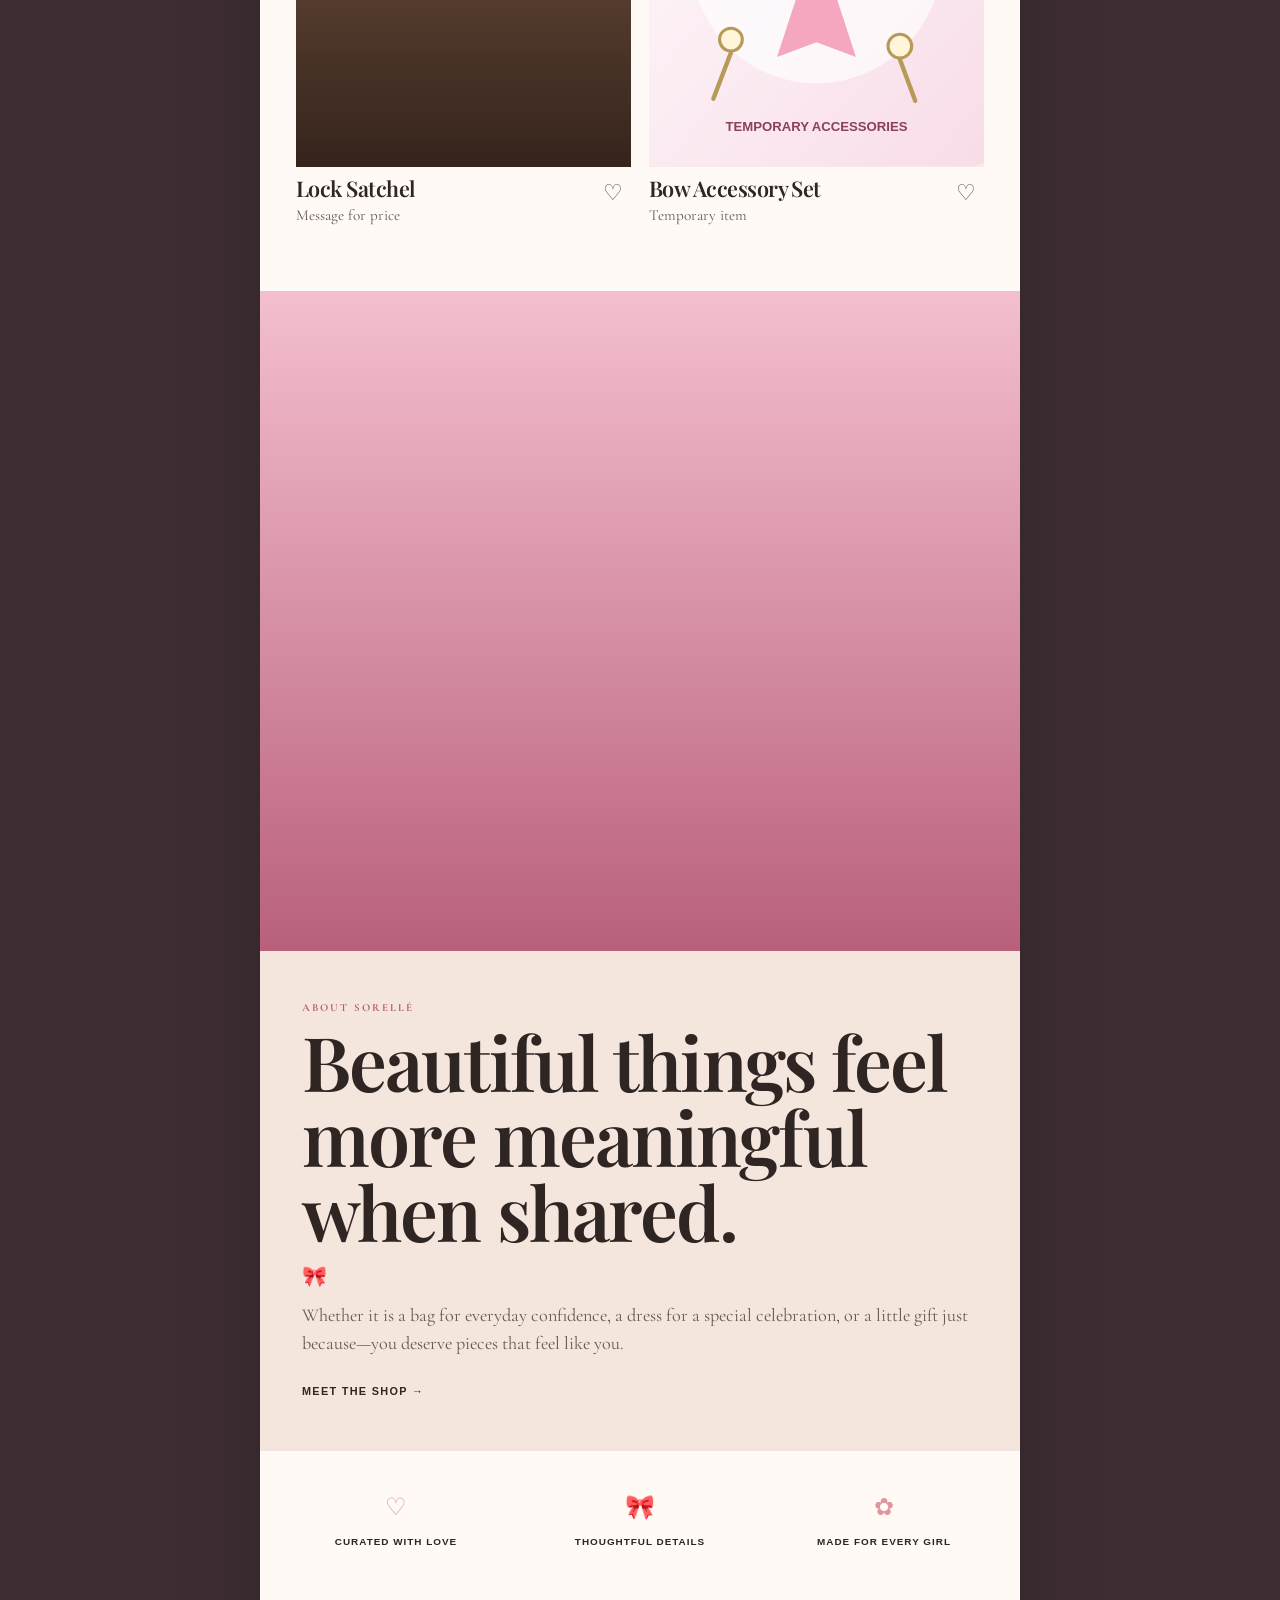
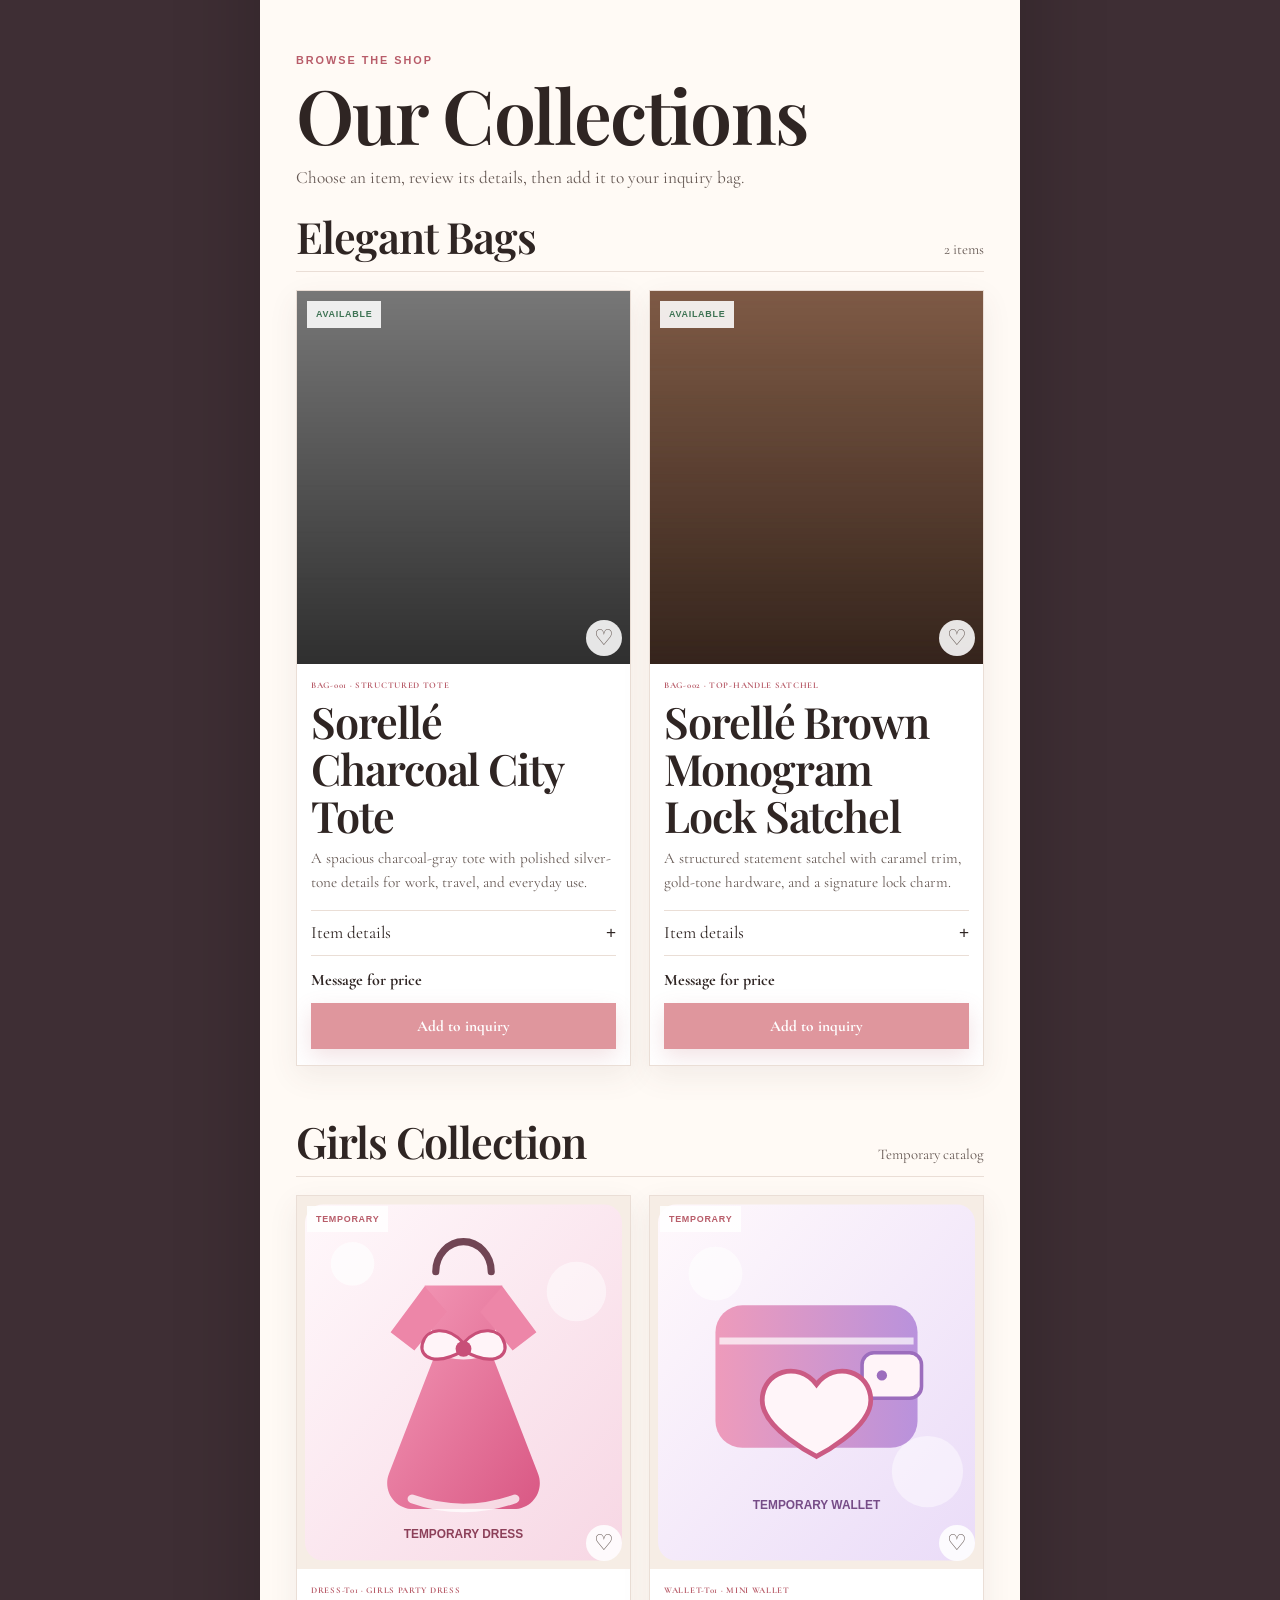
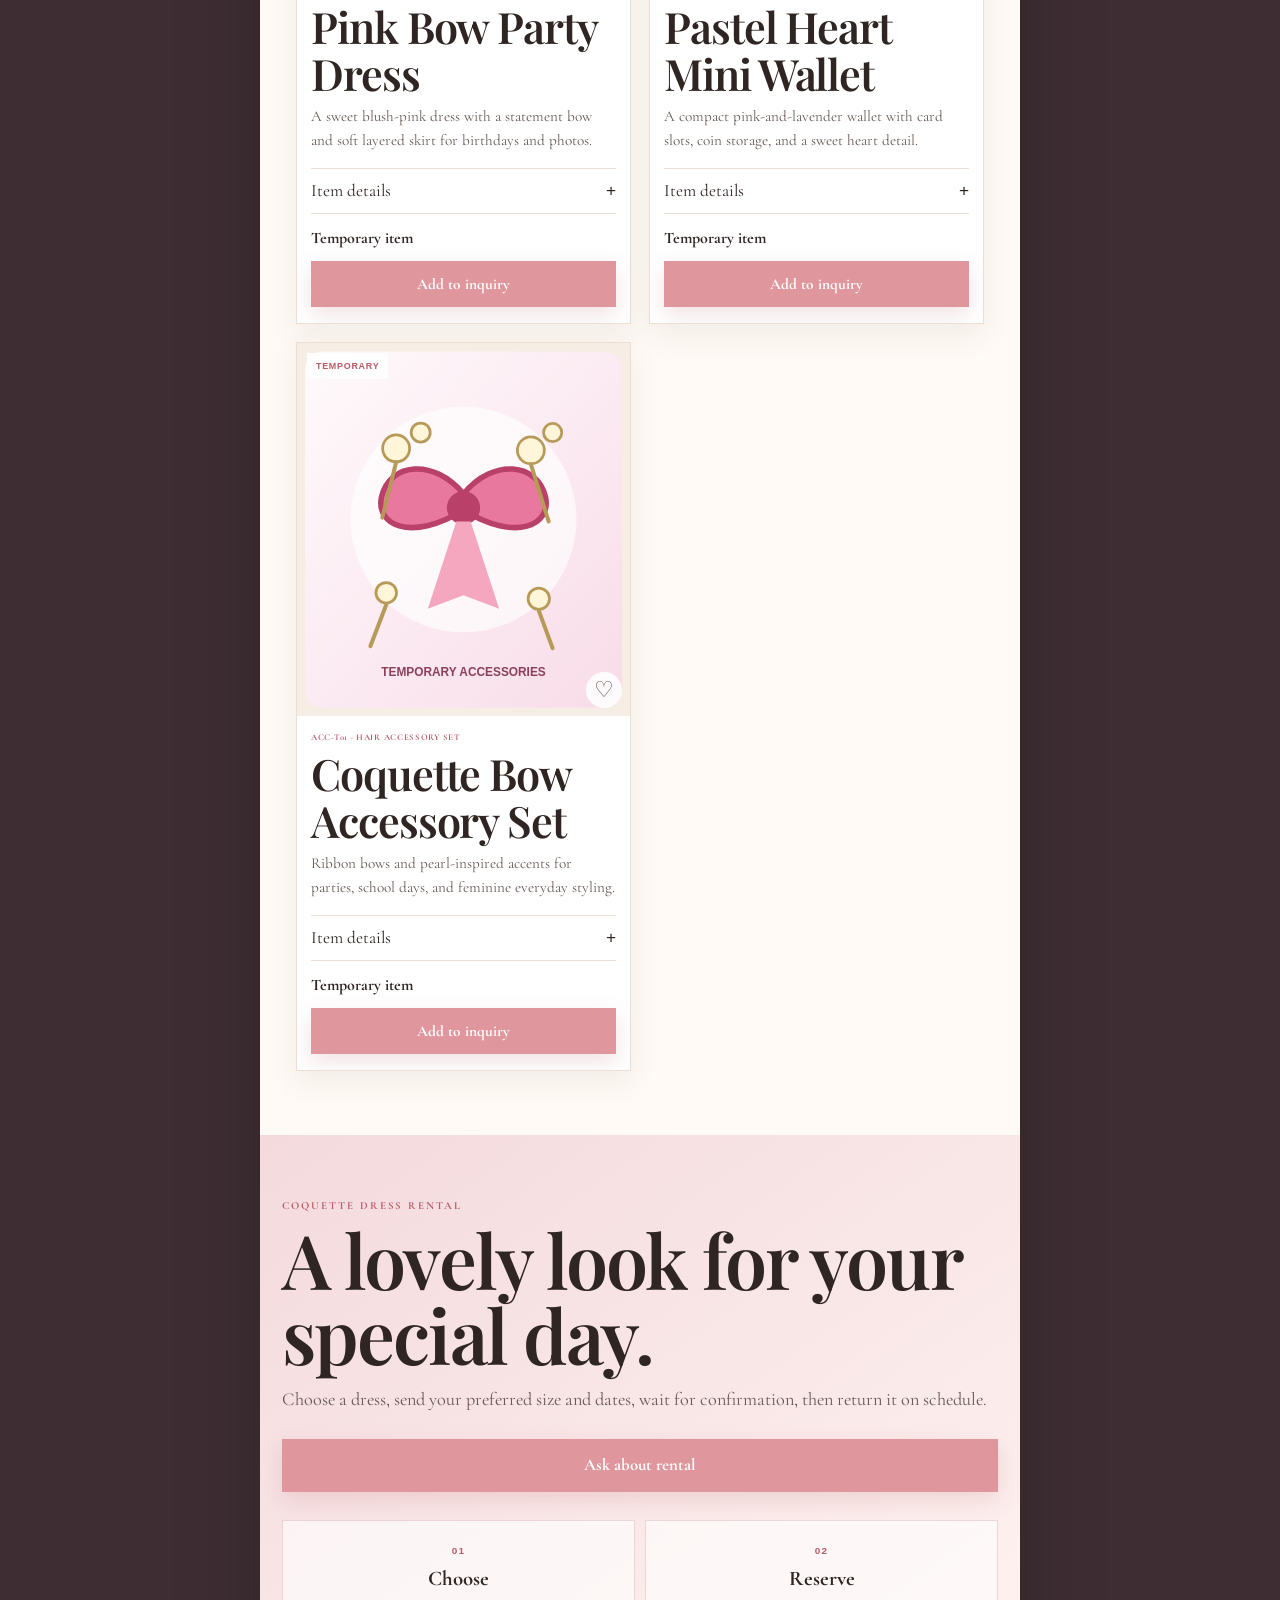
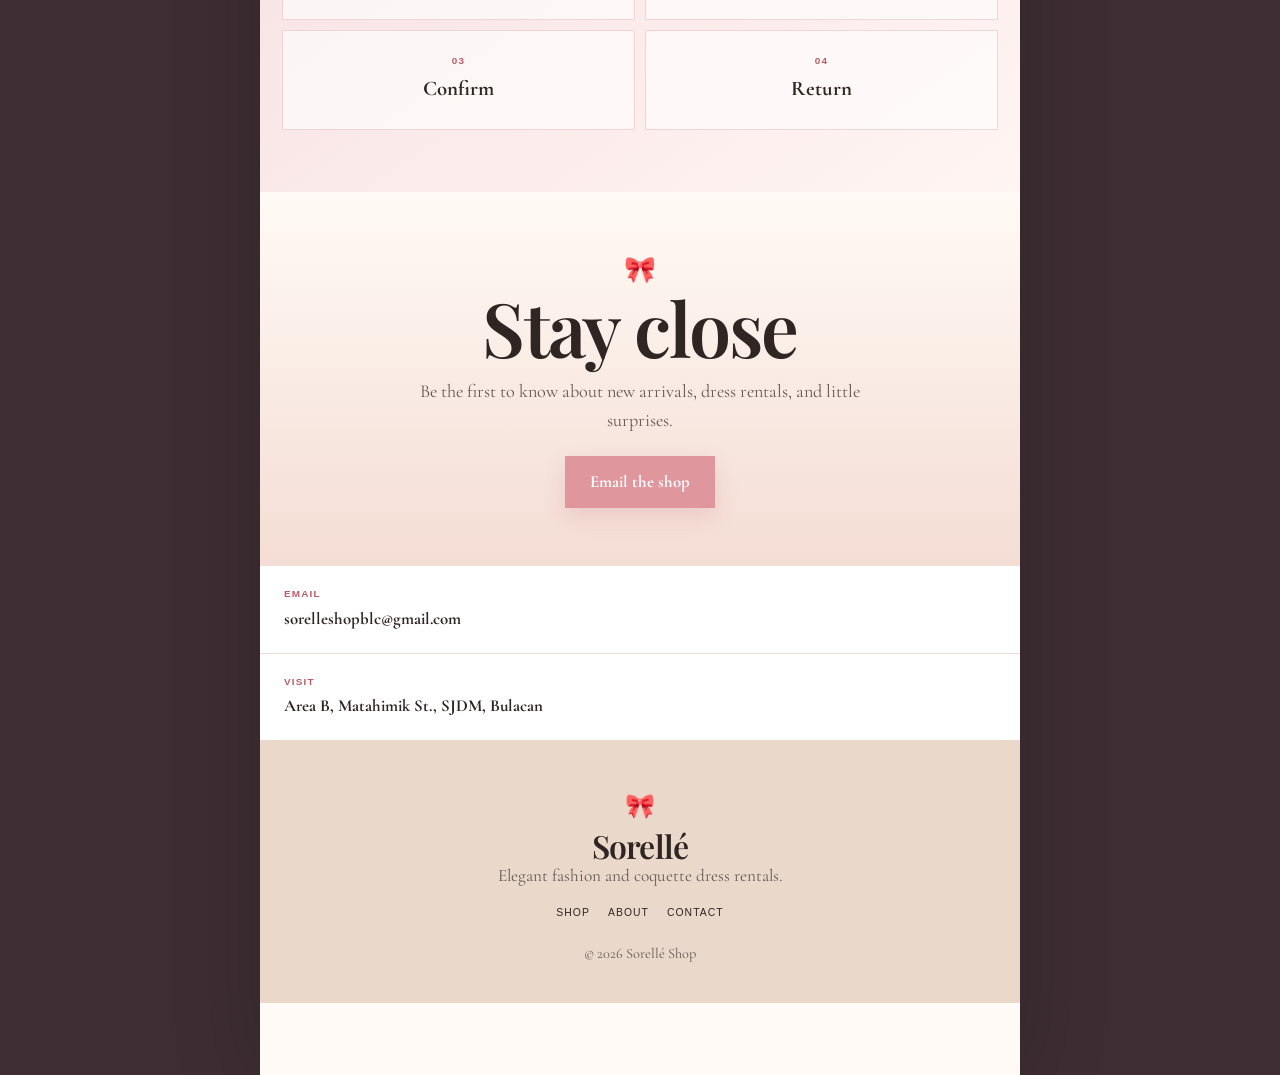
==== commit 0d0349ec: "Add files via upload" ====
--- a/index.html
+++ b/index.html
@@ -65,9 +65,8 @@
         <div class="hero-media">
           <img src="assets/images/sorelle-hero-campaign.png" alt="Sorellé campaign photo with a girl holding a Sorellé magazine in a soft pink room" fetchpriority="high">
           <div class="hero-overlay"></div>
-          <div class="hero-copy">
+          <div class="hero-copy hero-copy-no-title">
             <p class="eyebrow">Sorellé signature mood</p>
-            <h1>I got you,<br>girl.</h1>
             <p>Soft pink essentials, feminine pieces, and lovely little details curated for sweet everyday moments.</p>
             <a class="button button-primary hero-button" href="#shop">Shop collection</a>
           </div>
@@ -78,7 +77,7 @@
         <div class="section-heading centered-heading">
           <span class="bow-mark" aria-hidden="true">🎀</span>
           <p class="eyebrow">Shop by category</p>
-          <h2>Find your favorite</h2>
+          <h2 class="playfair-title">Find your favorite</h2>
         </div>
 
         <div class="category-grid">
@@ -103,7 +102,7 @@
 
       <section class="love-note">
         <span class="bow-mark" aria-hidden="true">🎀</span>
-        <h2>I got you, girl.</h2>
+        <h2>Made for lovely moments.</h2>
         <p>Because every girl deserves to feel seen, celebrated, and loved.</p>
         <a href="#about">Our story <span aria-hidden="true">→</span></a>
       </section>
@@ -112,7 +111,7 @@
         <div class="section-row">
           <div>
             <p class="eyebrow">Freshly added</p>
-            <h2>New arrivals</h2>
+            <h2 class="playfair-title">New arrivals</h2>
           </div>
           <a href="#all-products">See all</a>
         </div>
@@ -185,13 +184,13 @@
       <section id="all-products" class="section products-section">
         <div class="section-heading">
           <p class="eyebrow">Browse the shop</p>
-          <h2>Our collection</h2>
+          <h2 class="playfair-title">Our Collections</h2>
           <p>Choose an item, review its details, then add it to your inquiry bag.</p>
         </div>
 
         <div id="bags" class="collection-block">
           <div class="collection-block-heading">
-            <h3>Elegant Bags</h3>
+            <h3 class="playfair-title">Elegant Bags</h3>
             <span>2 items</span>
           </div>
           <div class="product-grid">
@@ -249,7 +248,7 @@
 
         <div class="collection-block girls-block">
           <div class="collection-block-heading">
-            <h3>Girls Collection</h3>
+            <h3 class="playfair-title">Girls Collection</h3>
             <span>Temporary catalog</span>
           </div>
           <div class="product-grid">
--- a/assets/css/styles.css
+++ b/assets/css/styles.css
@@ -1231,3 +1231,22 @@
     font-size: 2.85rem;
   }
 }
+
+
+/* Requested title treatment */
+.playfair-title {
+  font-family: var(--display) !important;
+  font-weight: 600;
+  letter-spacing: -0.025em;
+}
+
+.hero-copy-no-title {
+  bottom: 42px;
+}
+
+.hero-copy-no-title > p:not(.eyebrow) {
+  max-width: 520px;
+  margin-bottom: 24px;
+  font-size: clamp(1.2rem, 5.2vw, 1.55rem);
+  line-height: 1.45;
+}
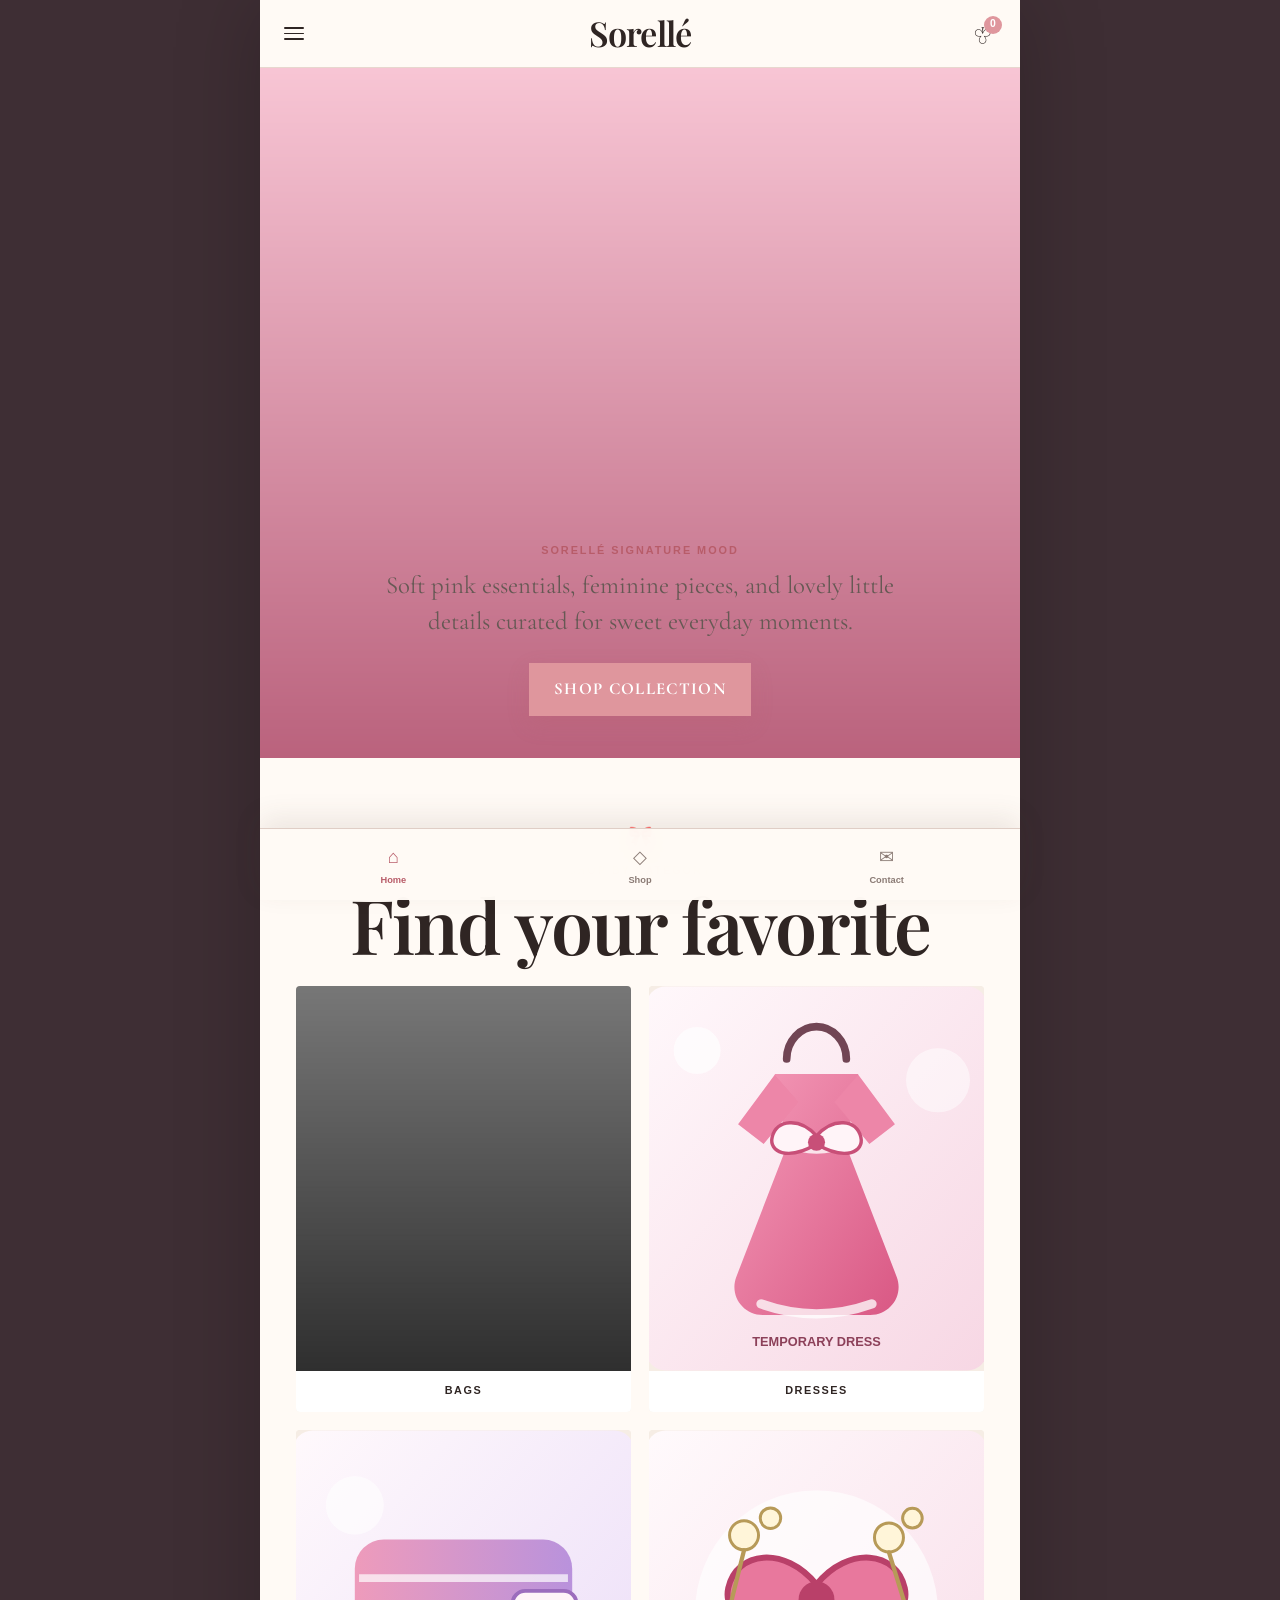
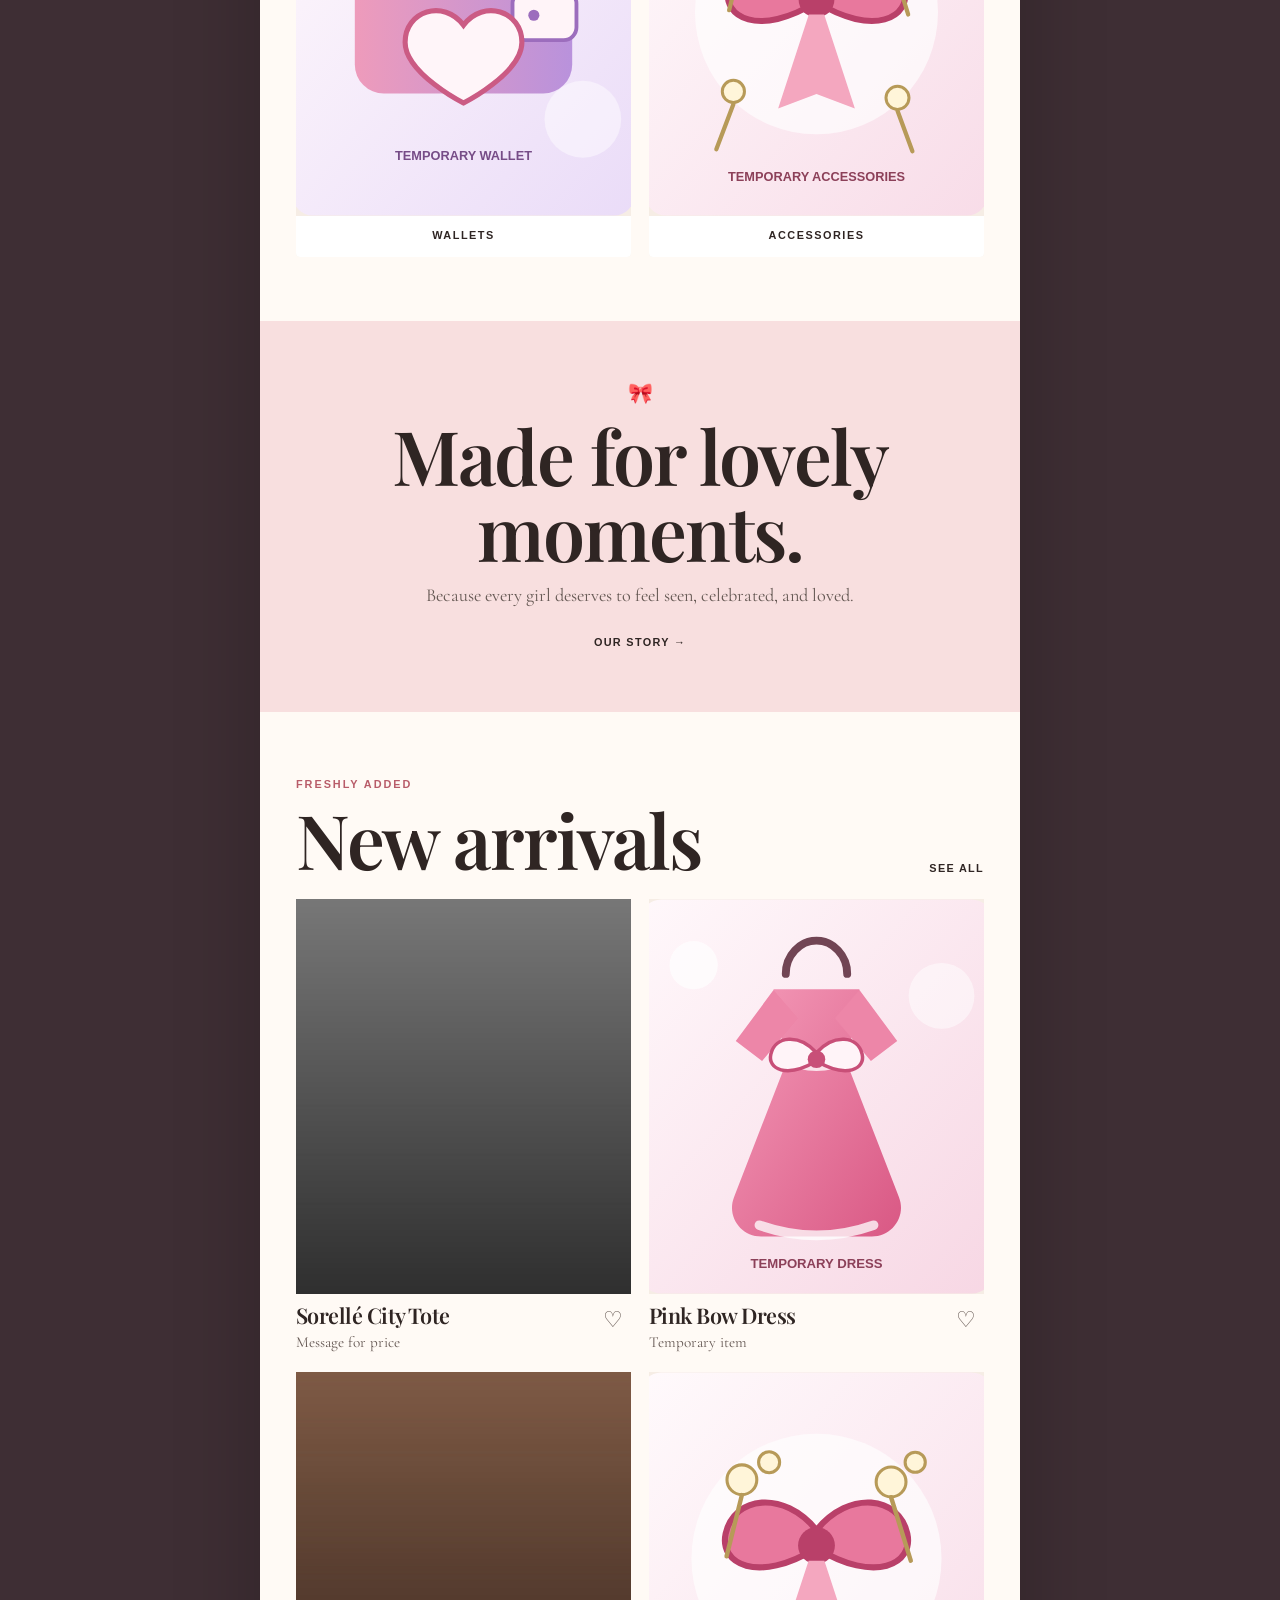
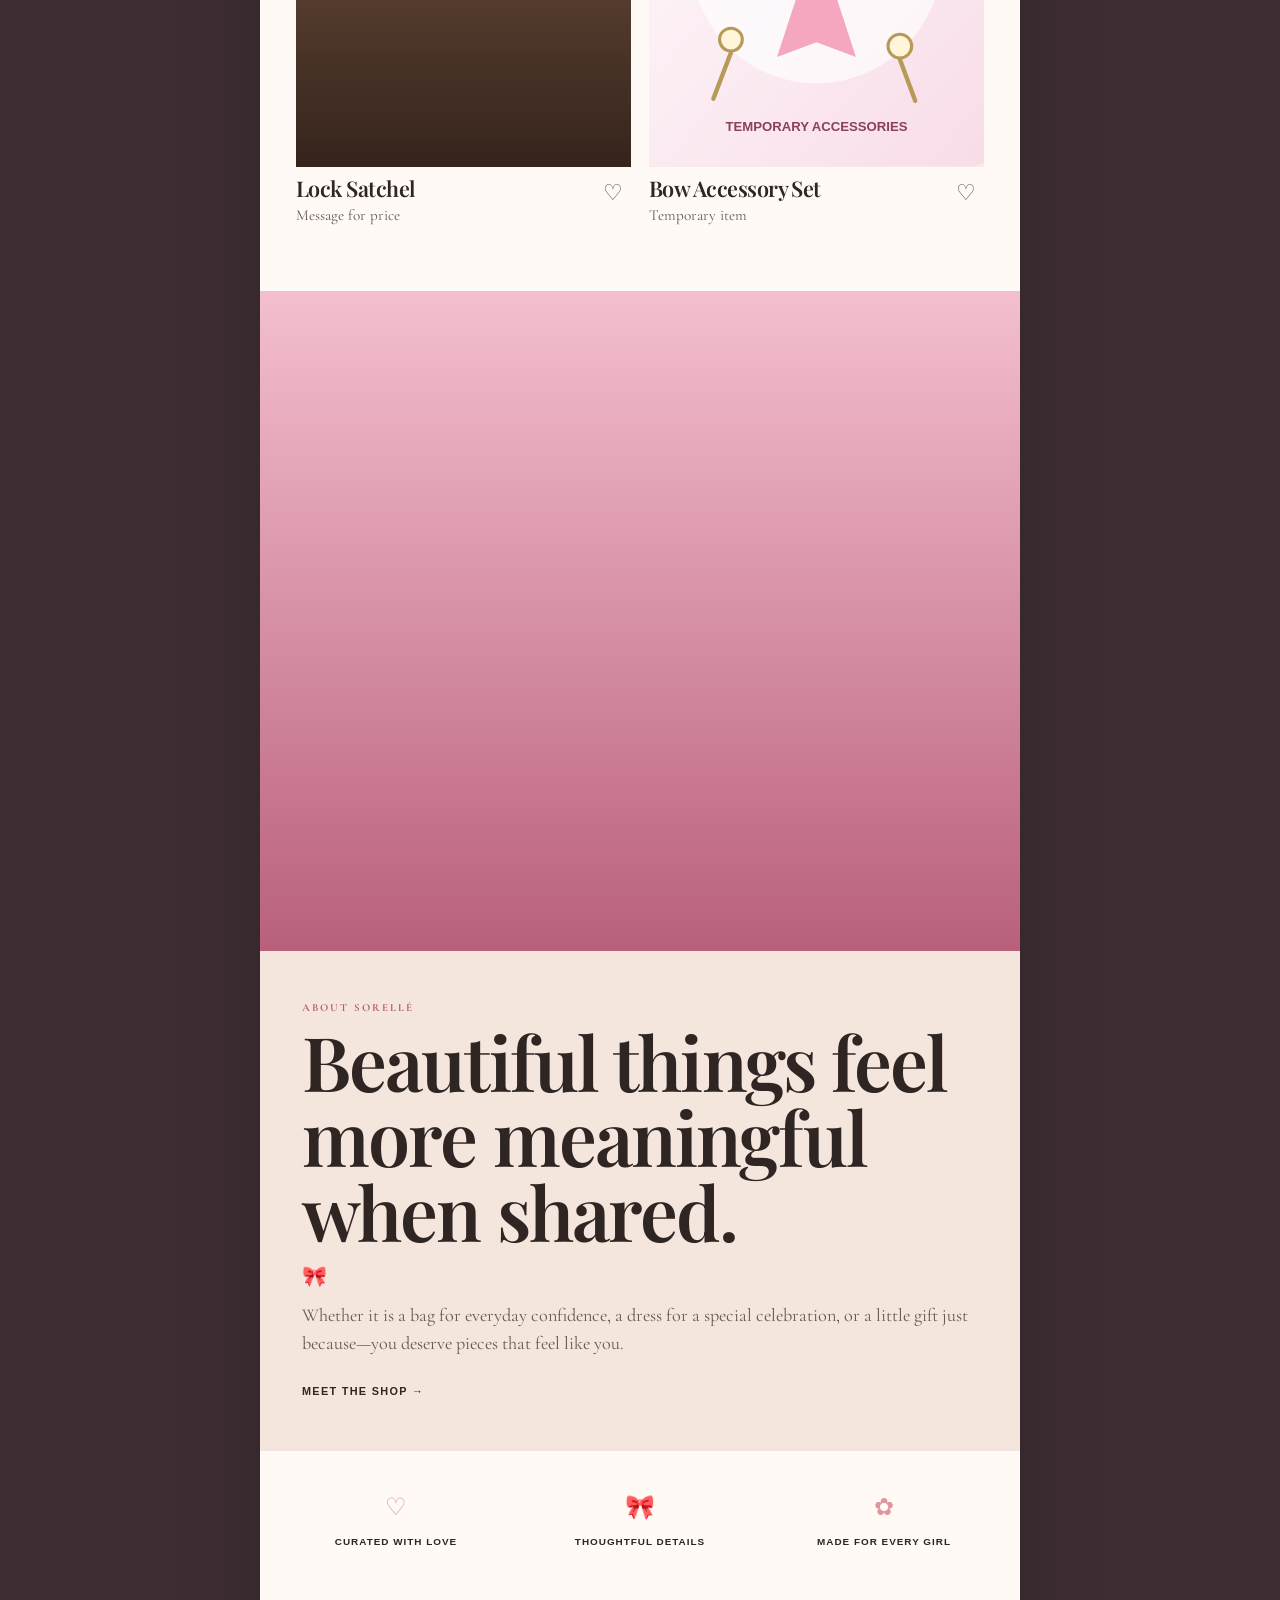
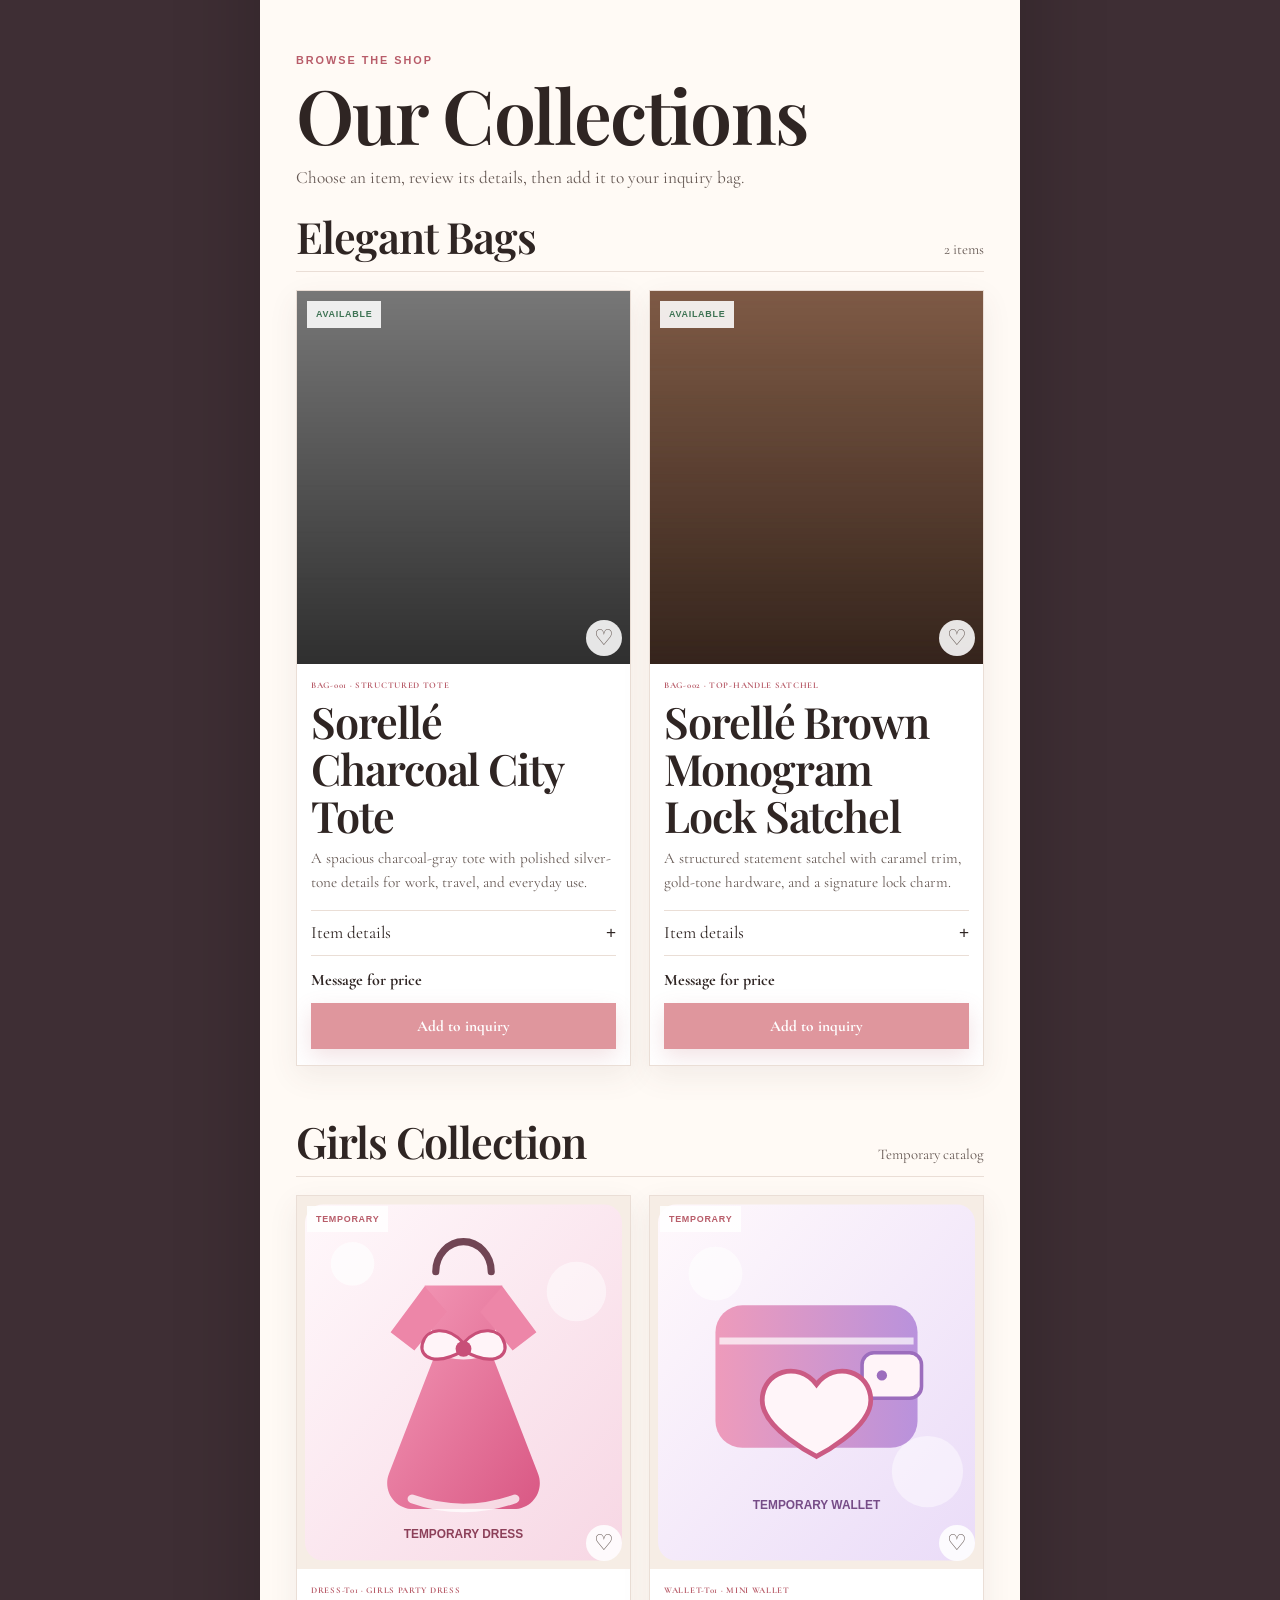
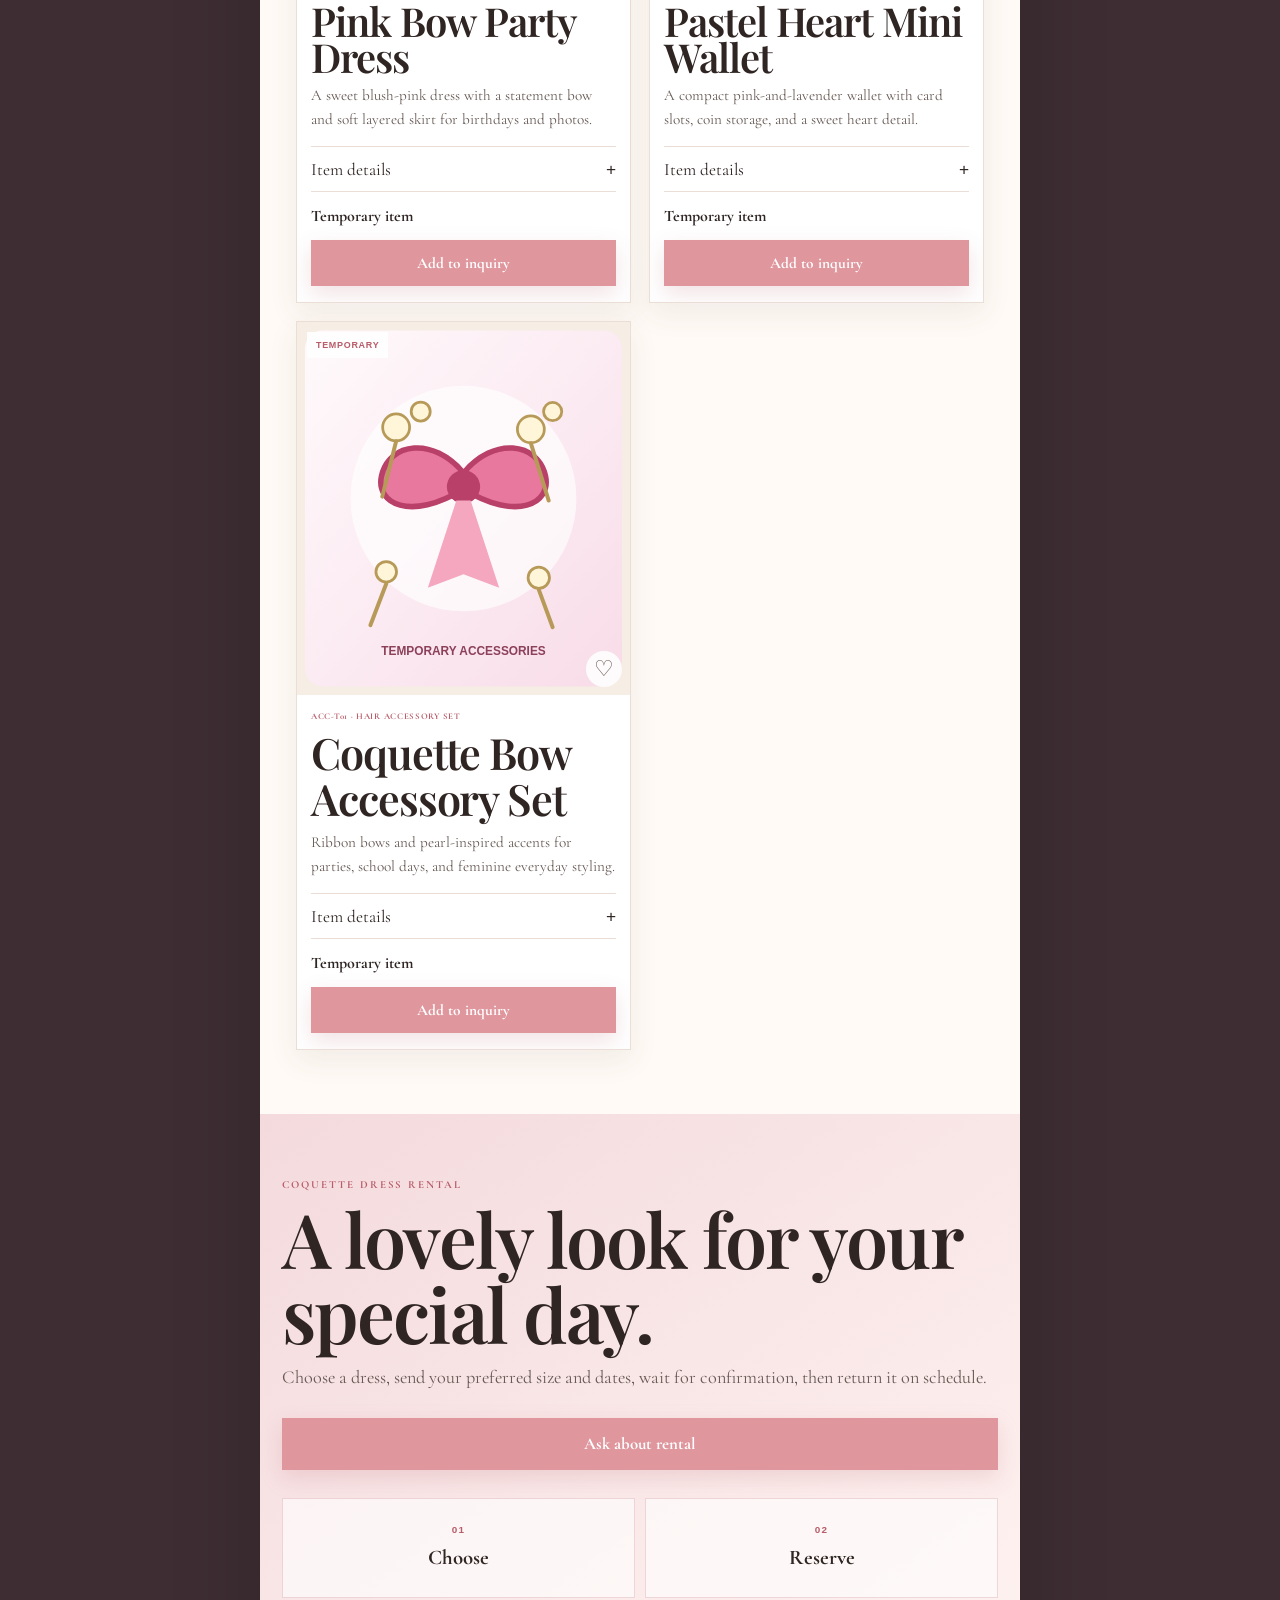
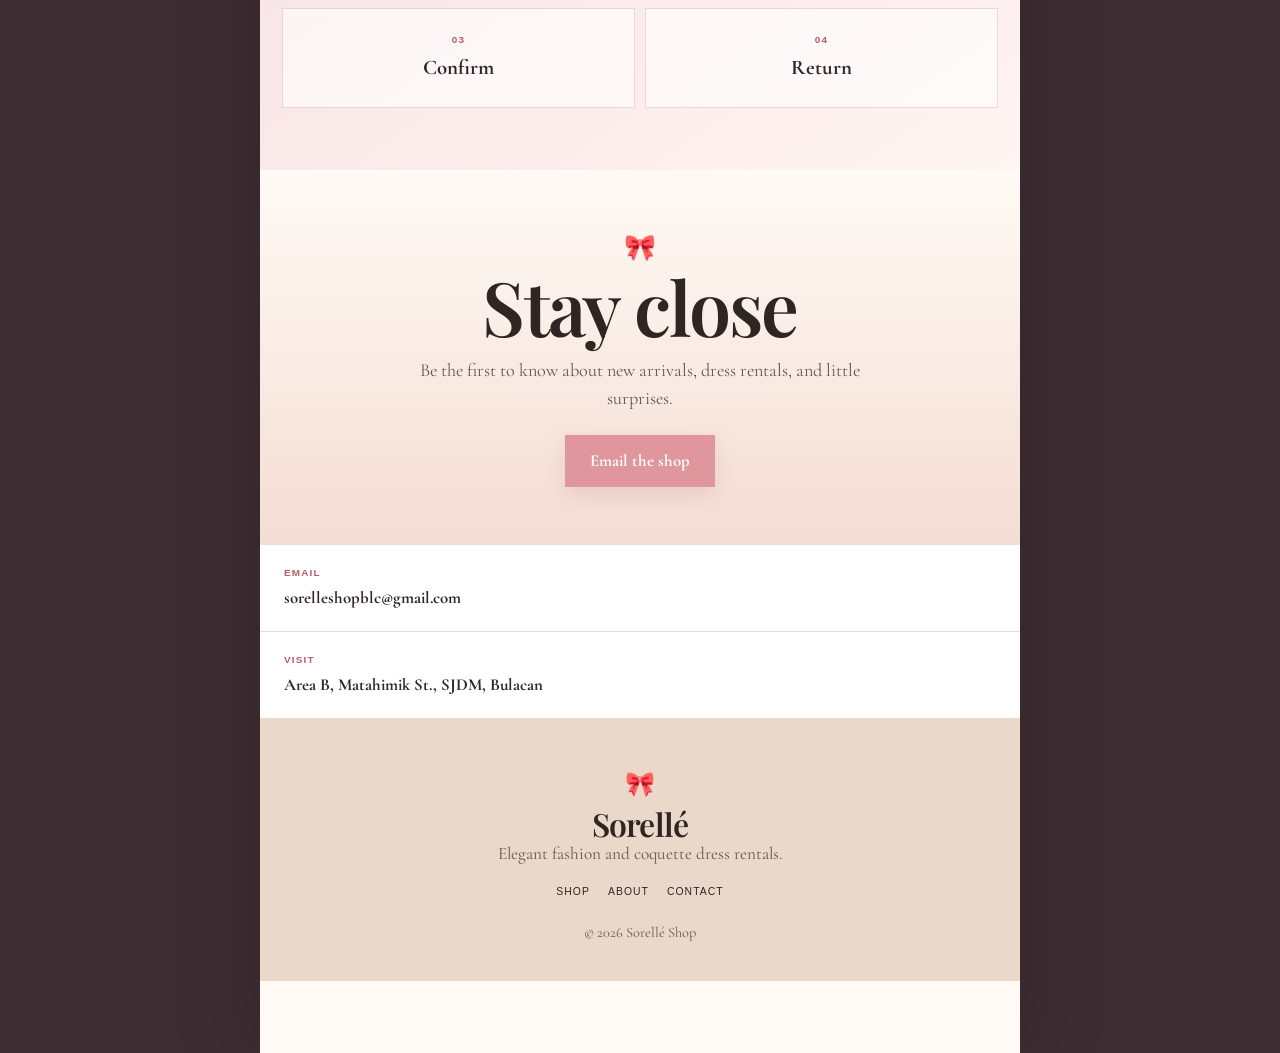
==== commit 9da85314: "Add files via upload" ====
--- a/index.html
+++ b/index.html
@@ -63,8 +63,7 @@
     <main id="main-content">
       <section id="home" class="hero-section">
         <div class="hero-media">
-          <img src="assets/images/sorelle-hero-campaign.png" alt="Sorellé campaign photo with a girl holding a Sorellé magazine in a soft pink room" fetchpriority="high">
-          <div class="hero-overlay"></div>
+          <img src="assets/images/coquette-dress-reference.png" alt="White coquette dress with red ribbon details" fetchpriority="high">
           <div class="hero-copy hero-copy-no-title">
             <p class="eyebrow">Sorellé signature mood</p>
             <p>Soft pink essentials, feminine pieces, and lovely little details curated for sweet everyday moments.</p>
--- a/assets/css/styles.css
+++ b/assets/css/styles.css
@@ -382,9 +382,7 @@
 .hero-overlay {
   position: absolute;
   inset: 0;
-  background:
-    linear-gradient(180deg, rgba(255,250,245,0.05) 16%, rgba(255,250,245,0.20) 44%, rgba(255,250,245,0.84) 76%, rgba(255,250,245,0.98) 92%),
-    linear-gradient(90deg, rgba(255,248,242,0.14), transparent 62%);
+  background: transparent;
 }
 
 .hero-copy {
@@ -1250,3 +1248,22 @@
   font-size: clamp(1.2rem, 5.2vw, 1.55rem);
   line-height: 1.45;
 }
+
+
+/* Update: remove pink hero gradient and slightly reduce dress/wallet title size */
+.hero-media {
+  background: var(--cream);
+}
+
+#dresses .product-copy h4,
+#wallets .product-copy h4 {
+  font-size: clamp(1.7rem, 6.8vw, 2.5rem);
+  line-height: 0.9;
+}
+
+@media (max-width: 420px) {
+  #dresses .product-copy h4,
+  #wallets .product-copy h4 {
+    font-size: clamp(1.55rem, 6.3vw, 2.15rem);
+  }
+}
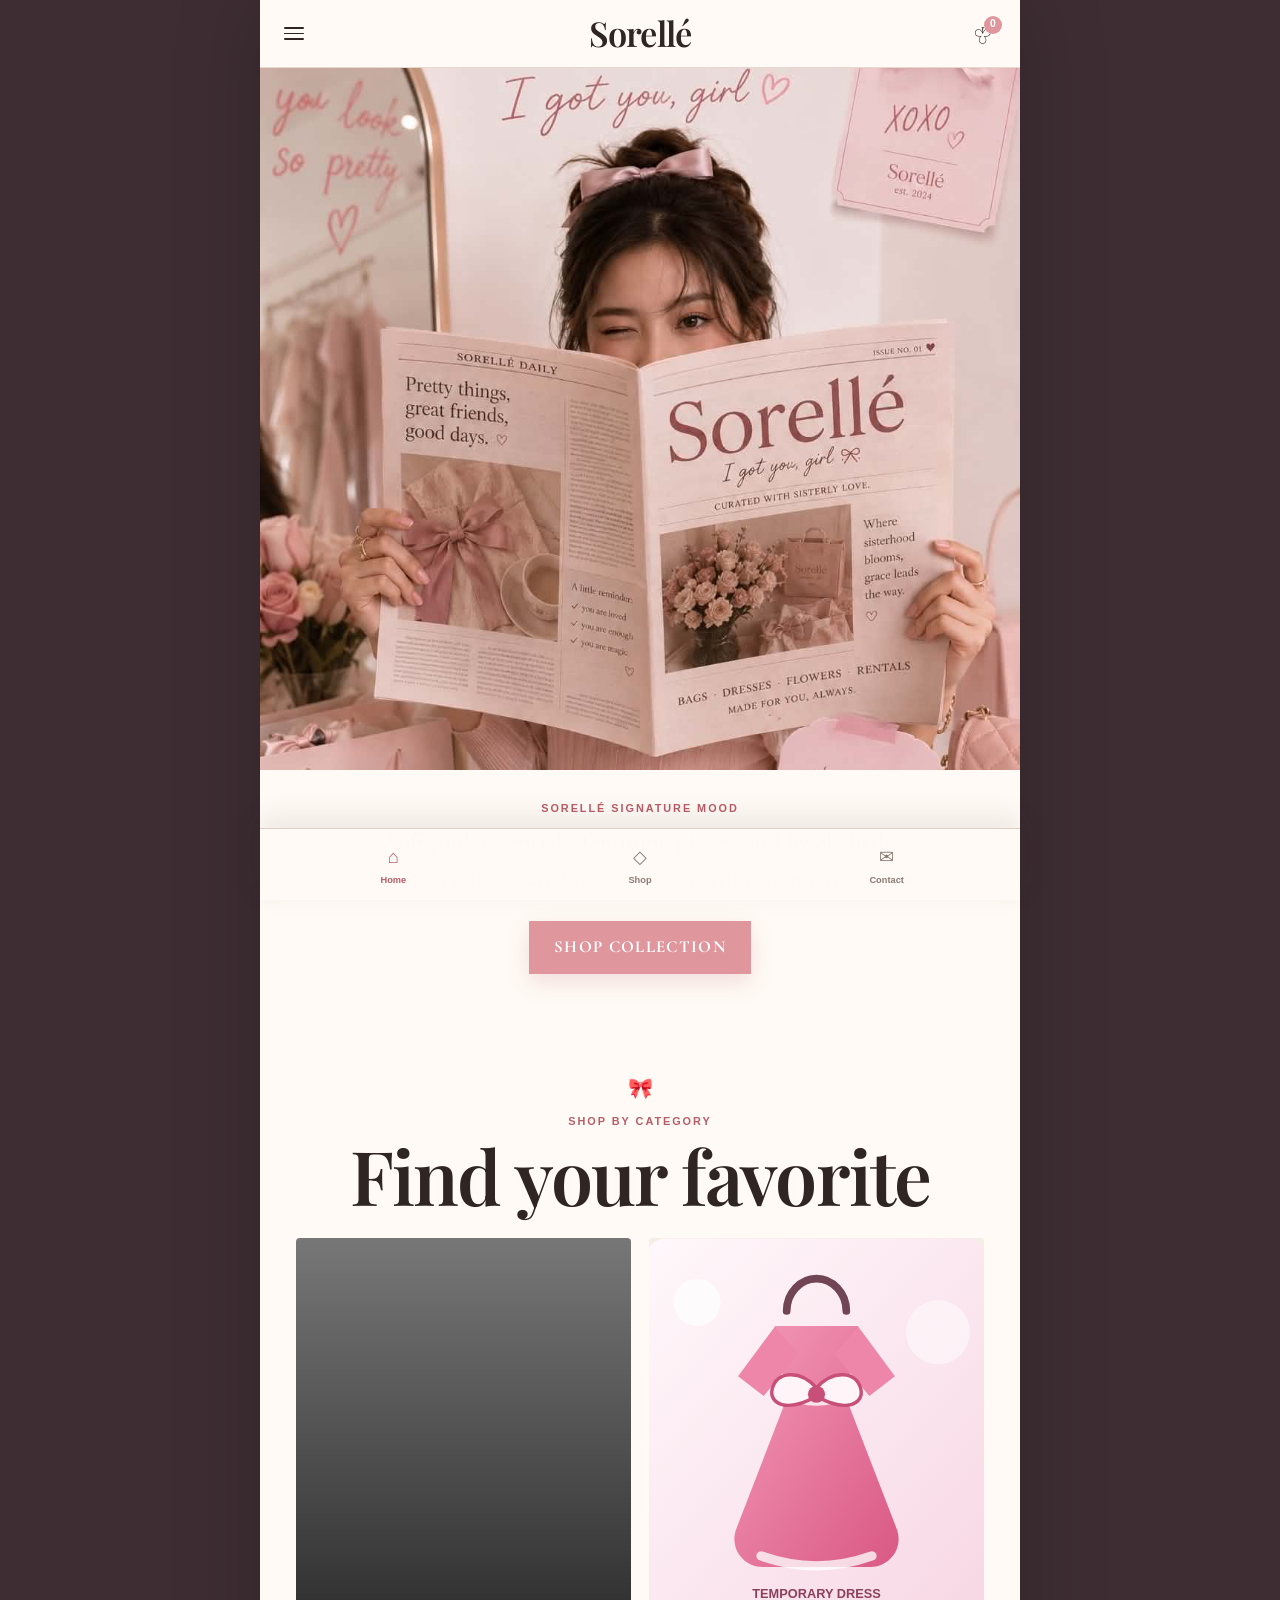
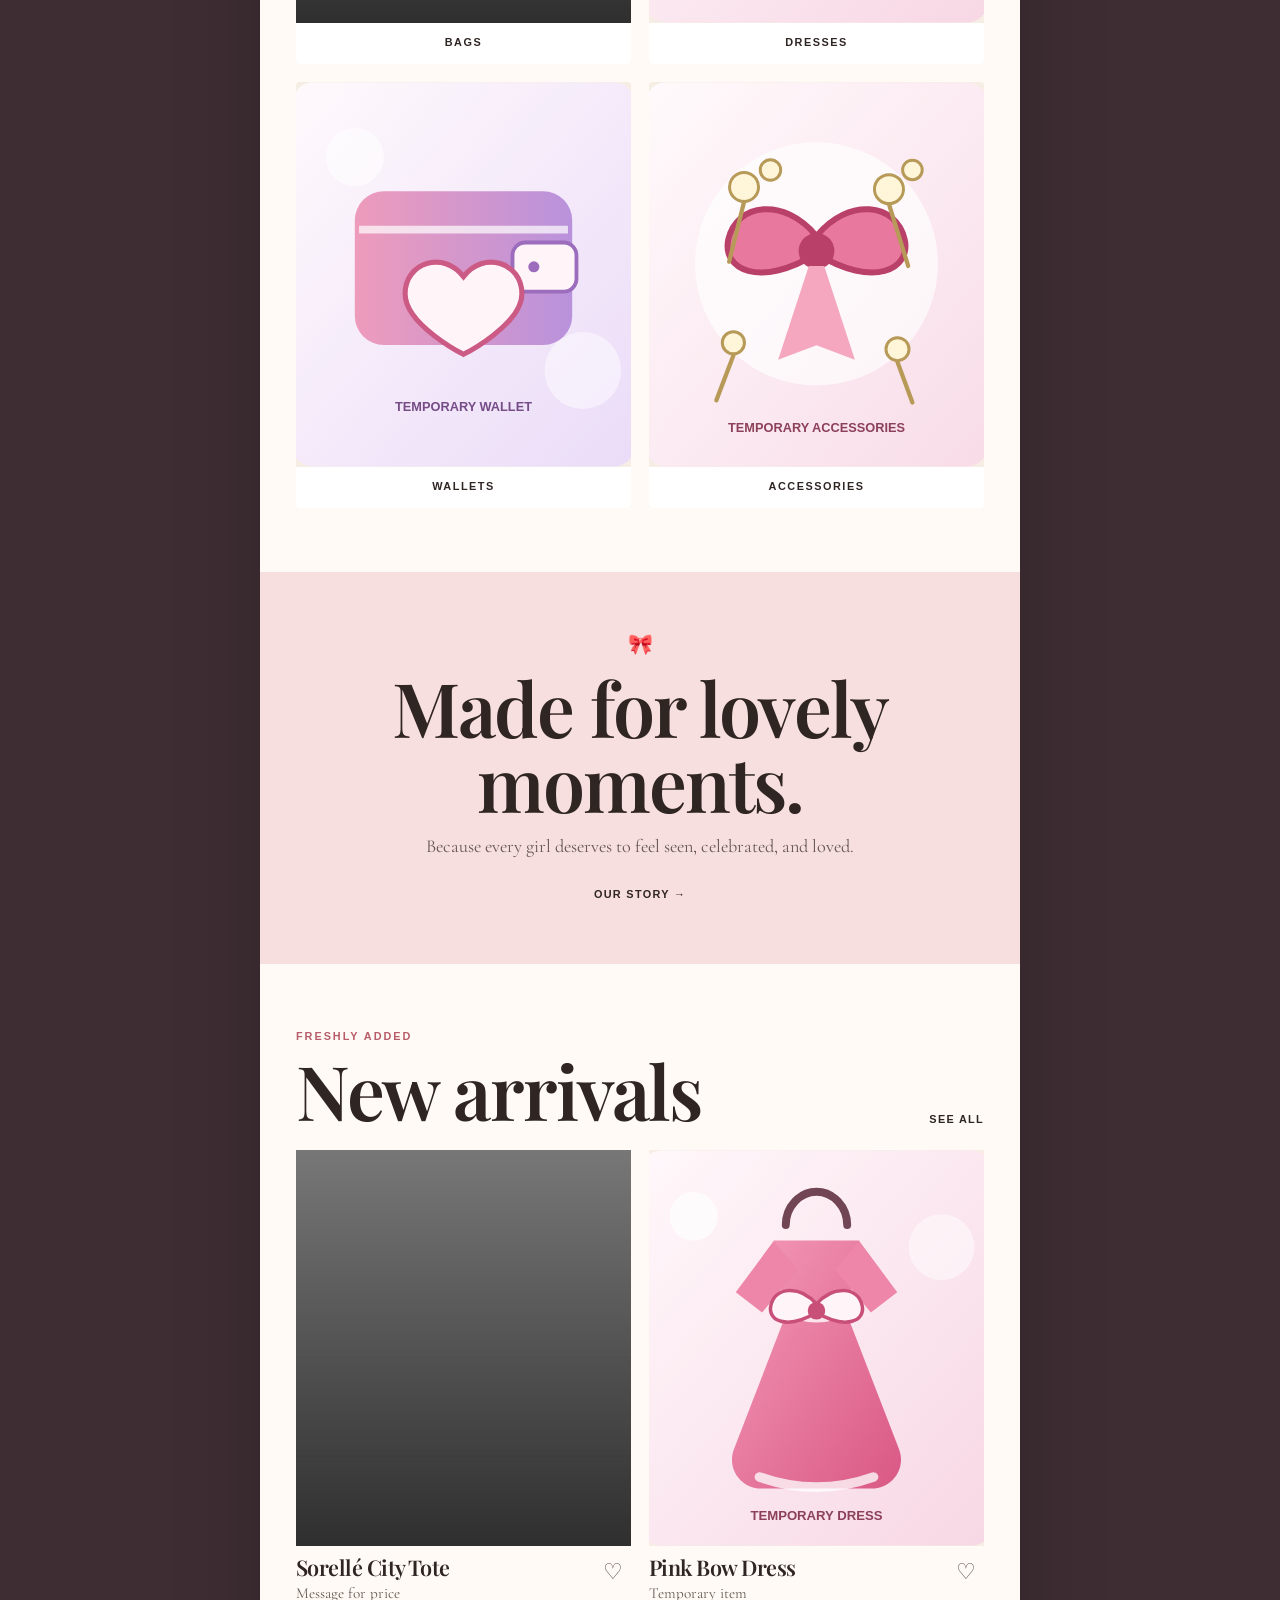
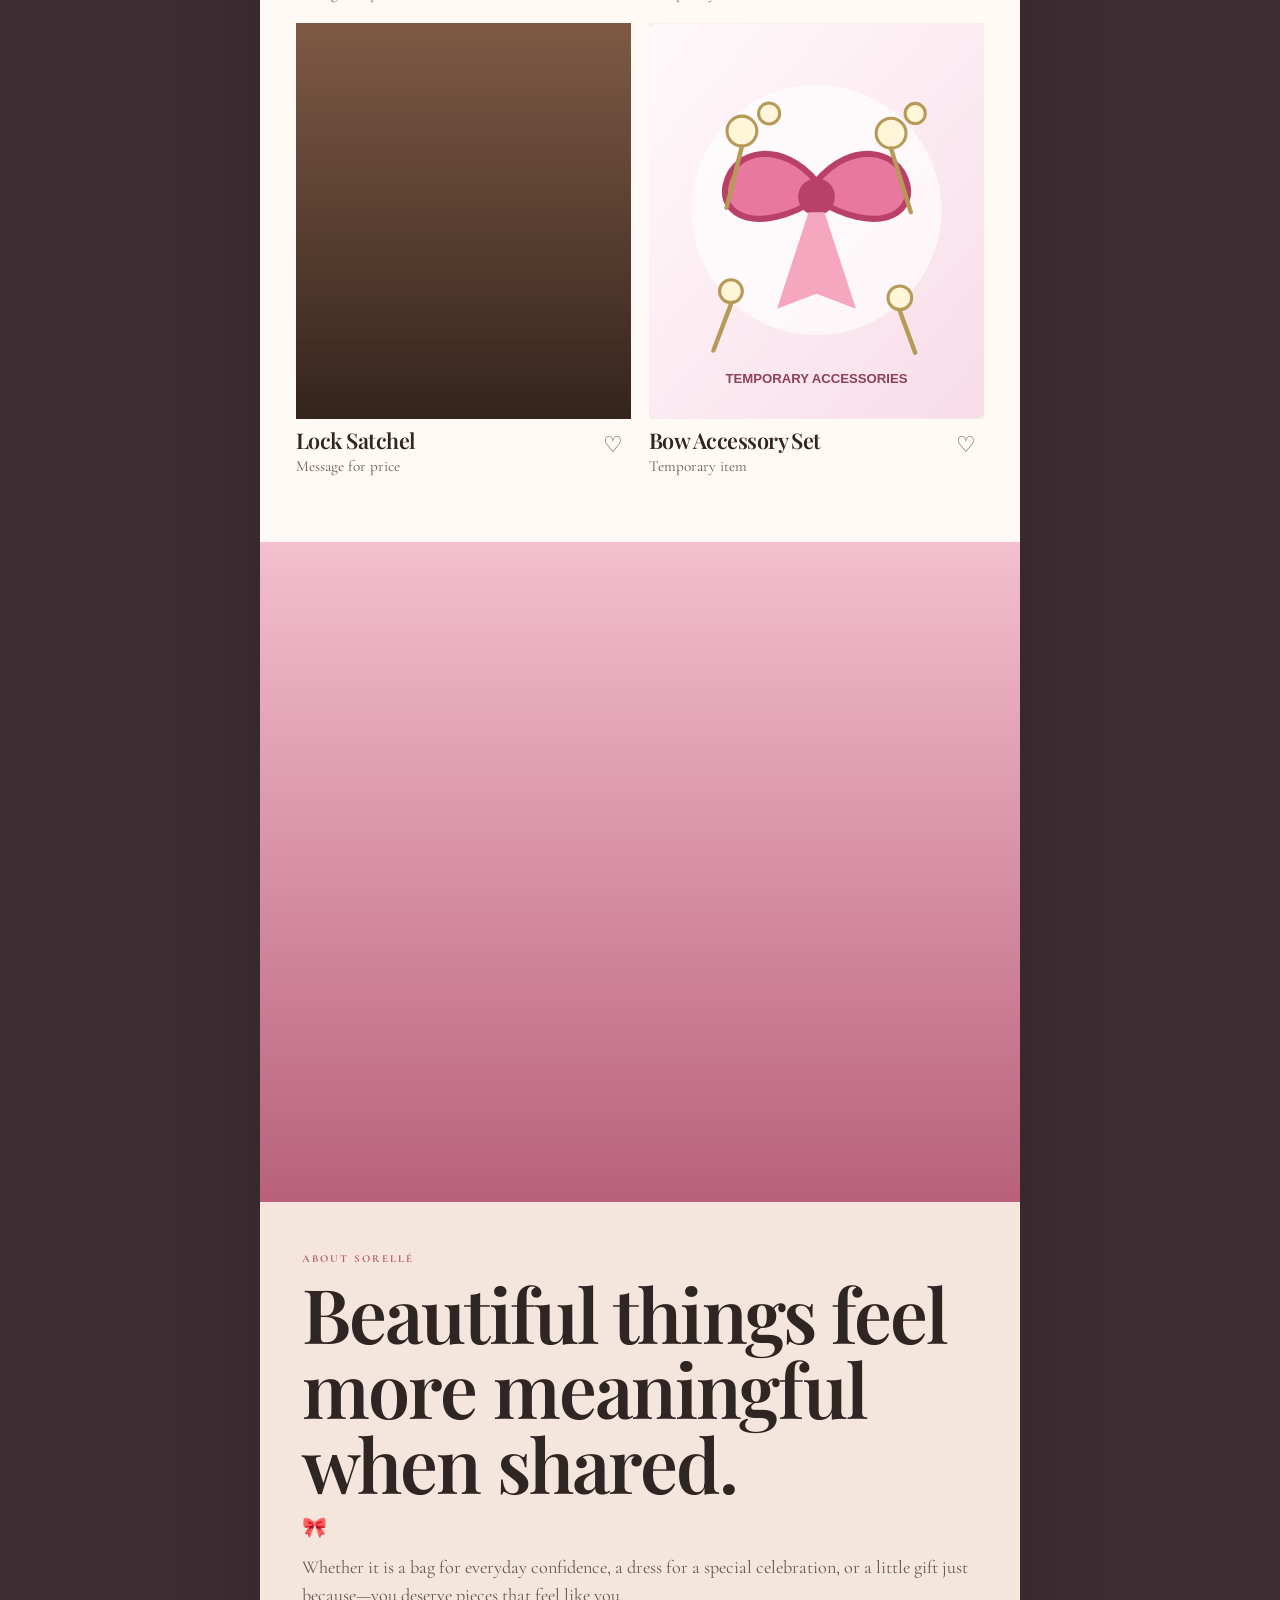
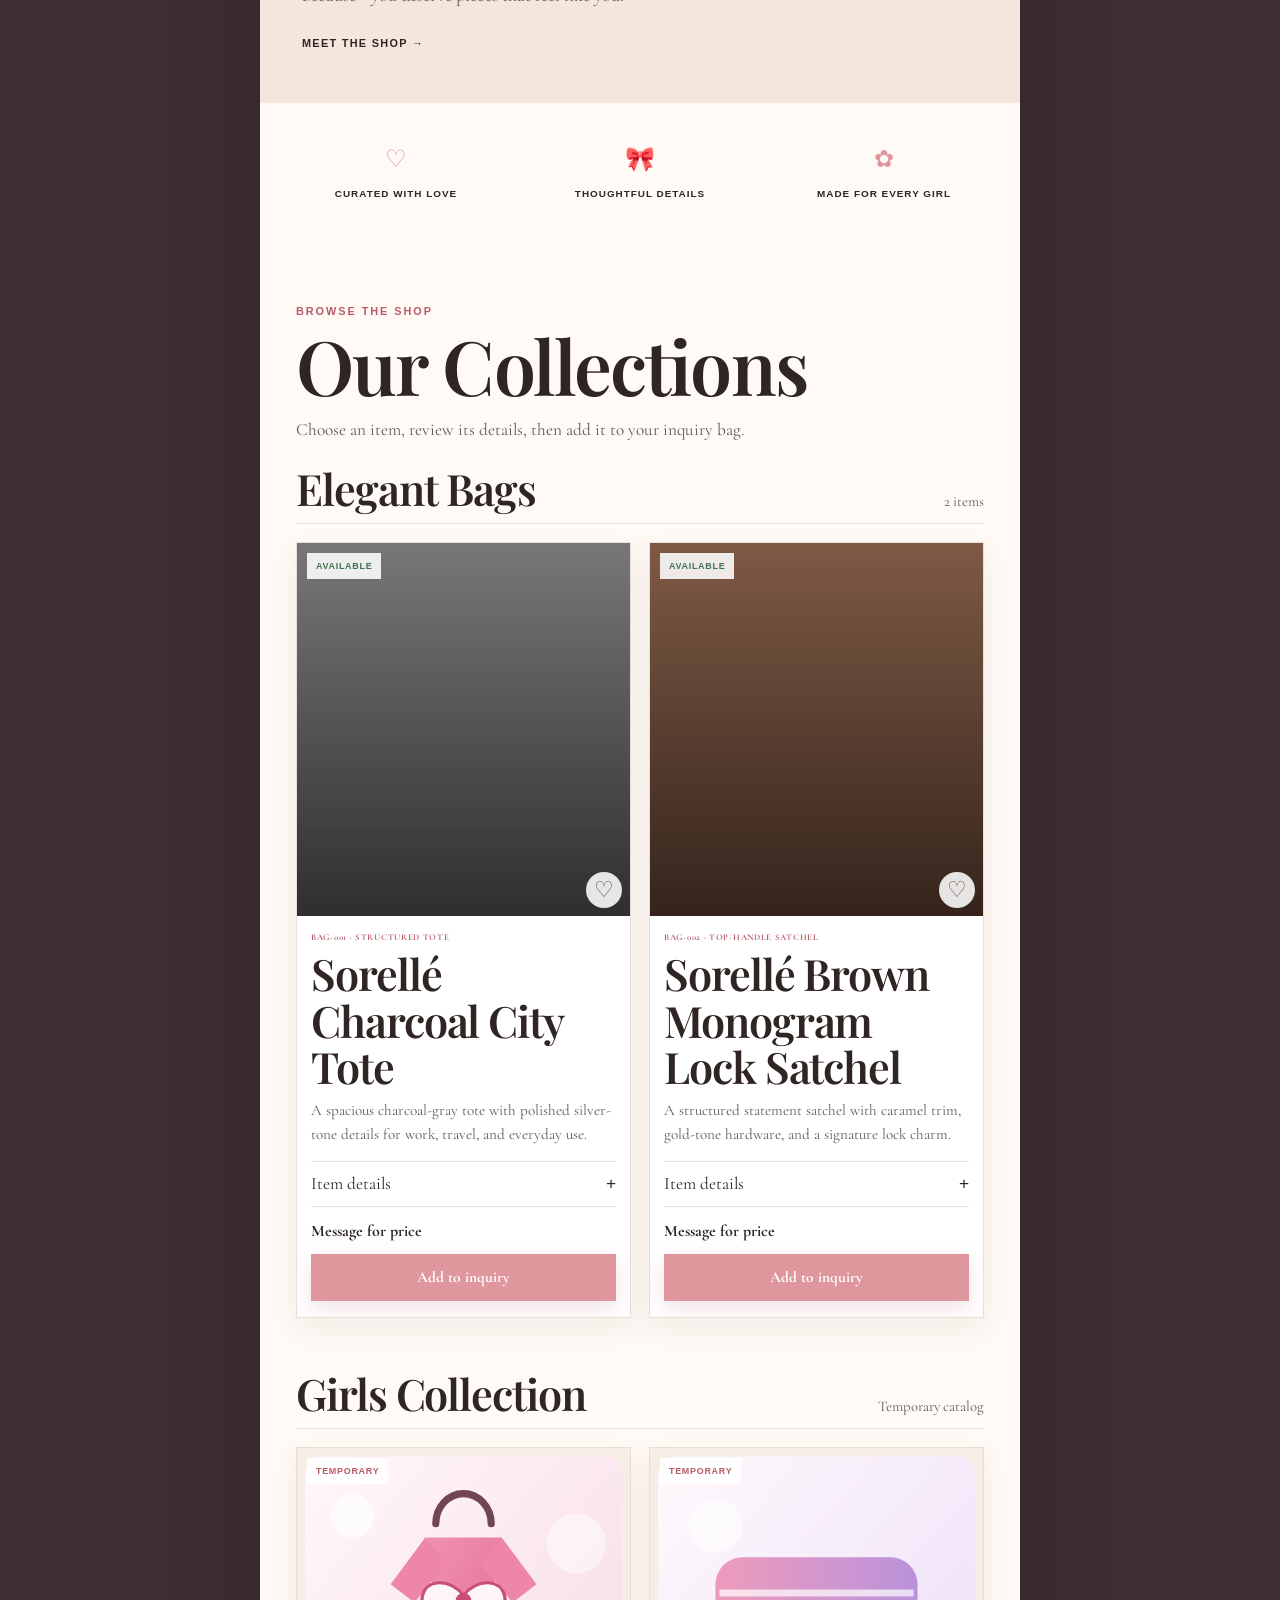
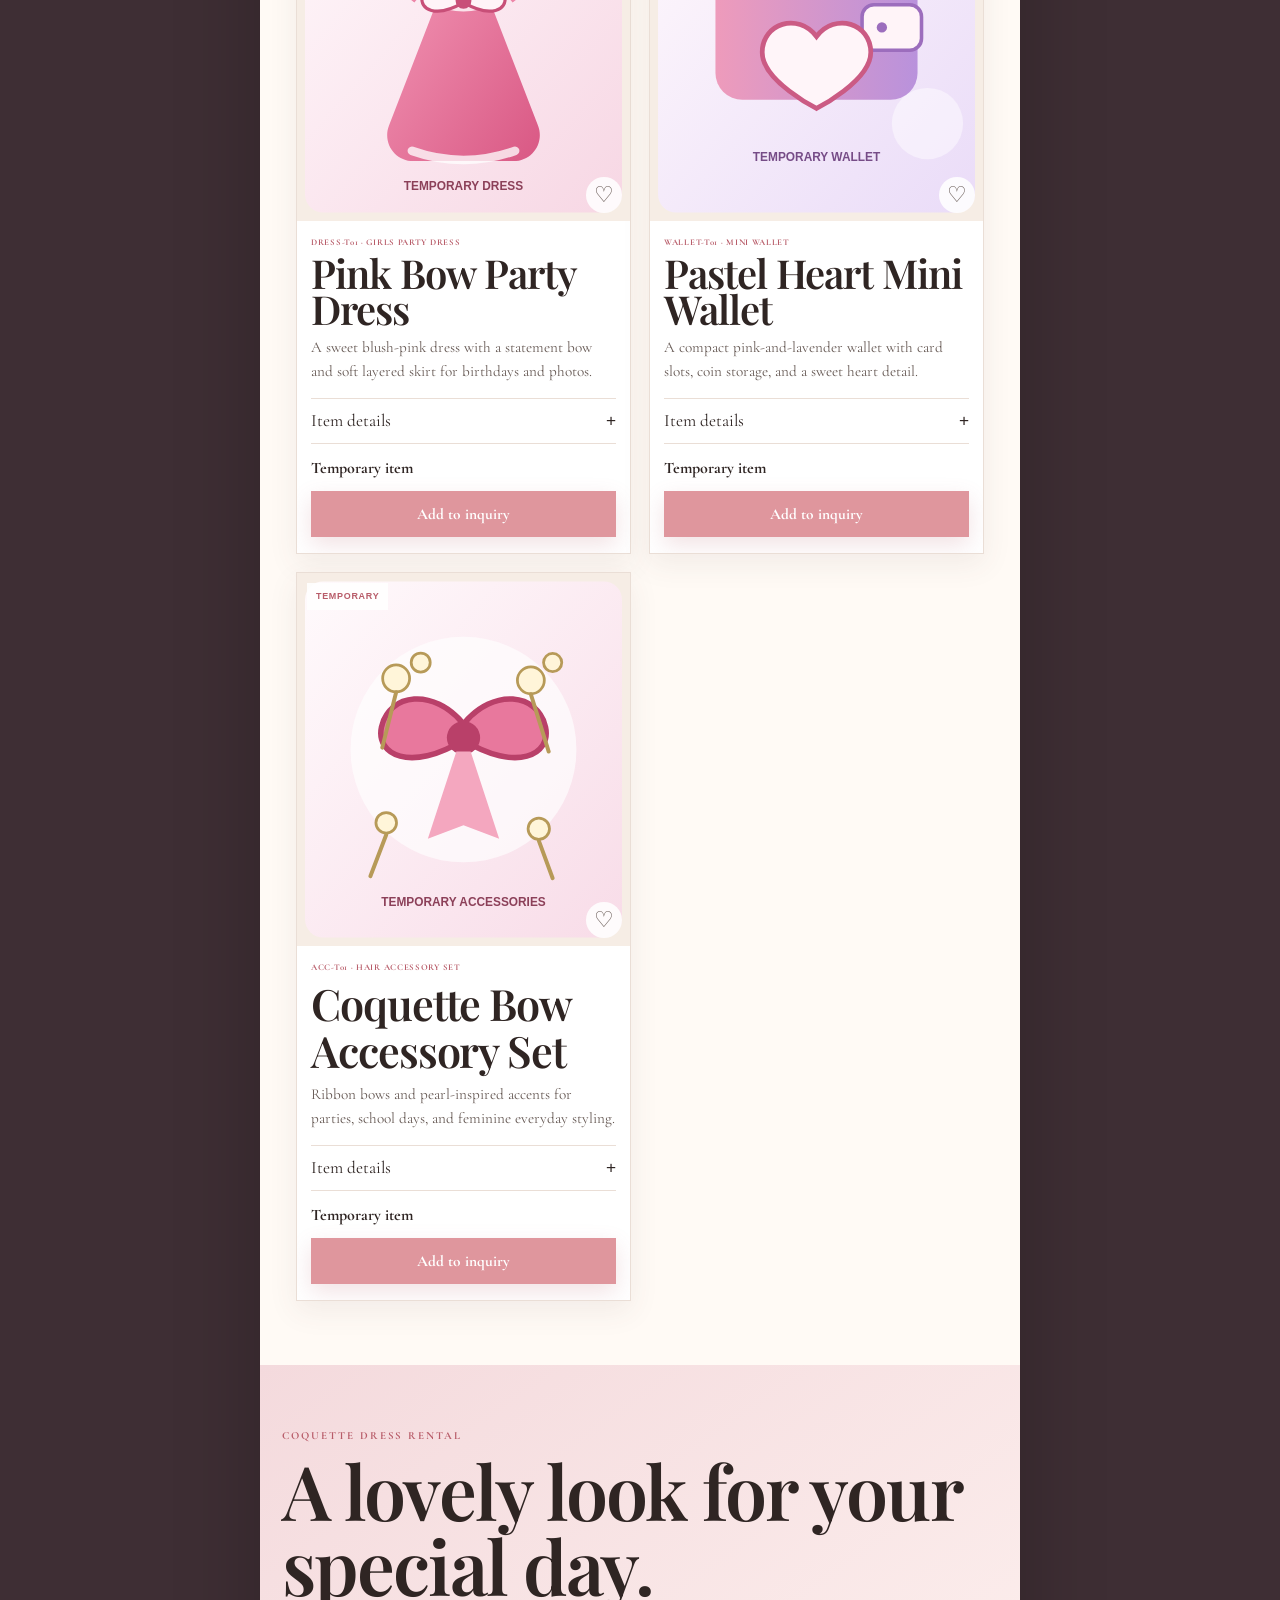
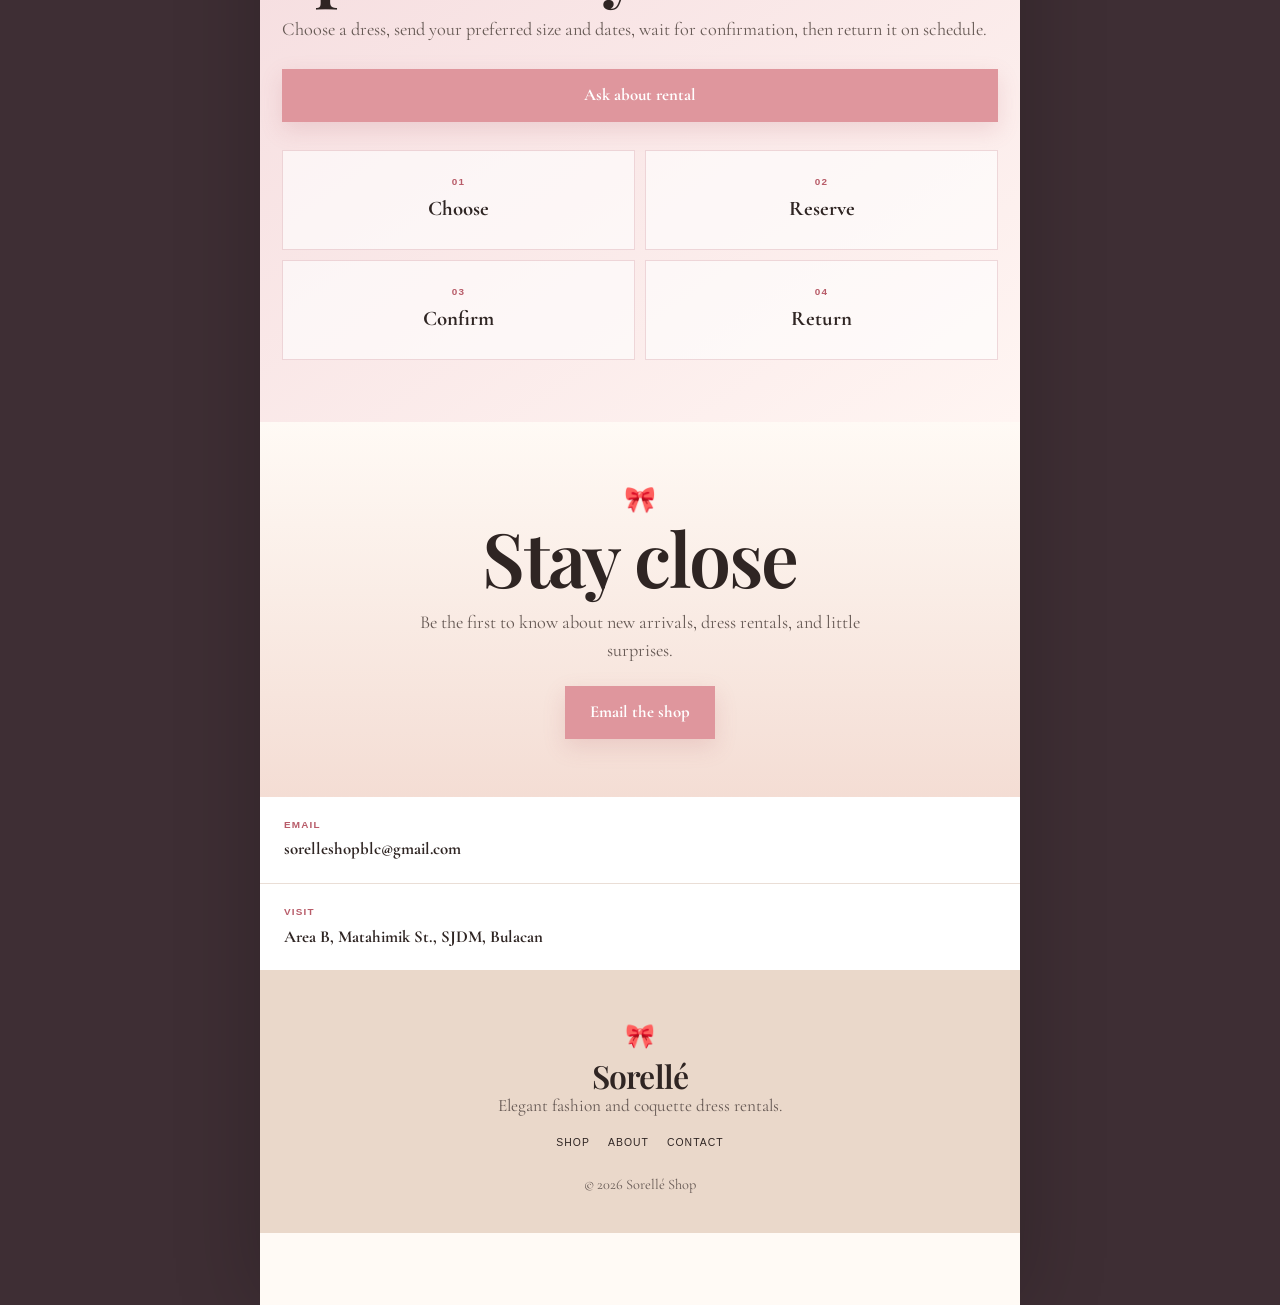
==== commit 4b63d08c: "Add files via upload" ====
--- a/index.html
+++ b/index.html
@@ -63,7 +63,7 @@
     <main id="main-content">
       <section id="home" class="hero-section">
         <div class="hero-media">
-          <img src="assets/images/coquette-dress-reference.png" alt="White coquette dress with red ribbon details" fetchpriority="high">
+          <img src="assets/images/sorelle-hero-campaign.png" alt="Sorellé campaign photo featuring a girl reading a Sorellé magazine in a soft pink setting" fetchpriority="high">
           <div class="hero-copy hero-copy-no-title">
             <p class="eyebrow">Sorellé signature mood</p>
             <p>Soft pink essentials, feminine pieces, and lovely little details curated for sweet everyday moments.</p>
--- a/assets/css/styles.css
+++ b/assets/css/styles.css
@@ -1267,3 +1267,78 @@
     font-size: clamp(1.55rem, 6.3vw, 2.15rem);
   }
 }
+
+
+/* Final hero image correction: no gradient layer or gradient placeholder */
+.hero-section,
+.hero-media {
+  background: var(--cream) !important;
+  background-image: none !important;
+}
+
+.hero-media::before,
+.hero-media::after,
+.hero-section::before,
+.hero-section::after {
+  content: none !important;
+  display: none !important;
+  background: none !important;
+}
+
+.hero-overlay {
+  display: none !important;
+  background: none !important;
+}
+
+.hero-media > img {
+  filter: none !important;
+  opacity: 1 !important;
+  background: transparent !important;
+  object-fit: cover;
+  object-position: center top;
+}
+
+
+/* Hero fit correction: use the actual campaign image and keep all content readable */
+.hero-media {
+  min-height: 0 !important;
+  display: flex;
+  flex-direction: column;
+  overflow: hidden !important;
+  background: var(--cream) !important;
+}
+
+.hero-media > img {
+  display: block;
+  width: 100%;
+  height: auto !important;
+  aspect-ratio: 3 / 4;
+  object-fit: cover !important;
+  object-position: center center !important;
+  filter: none !important;
+  opacity: 1 !important;
+}
+
+.hero-copy,
+.hero-copy-no-title {
+  position: static !important;
+  inset: auto !important;
+  padding: 30px 24px 36px;
+  background: var(--cream);
+  text-align: center;
+}
+
+.hero-copy-no-title > p:not(.eyebrow) {
+  max-width: 560px;
+  margin-right: auto;
+  margin-left: auto;
+}
+
+@media (min-width: 560px) {
+  .hero-media > img {
+    height: min(78svh, 760px) !important;
+    aspect-ratio: auto;
+    object-fit: cover !important;
+    object-position: center 46% !important;
+  }
+}
